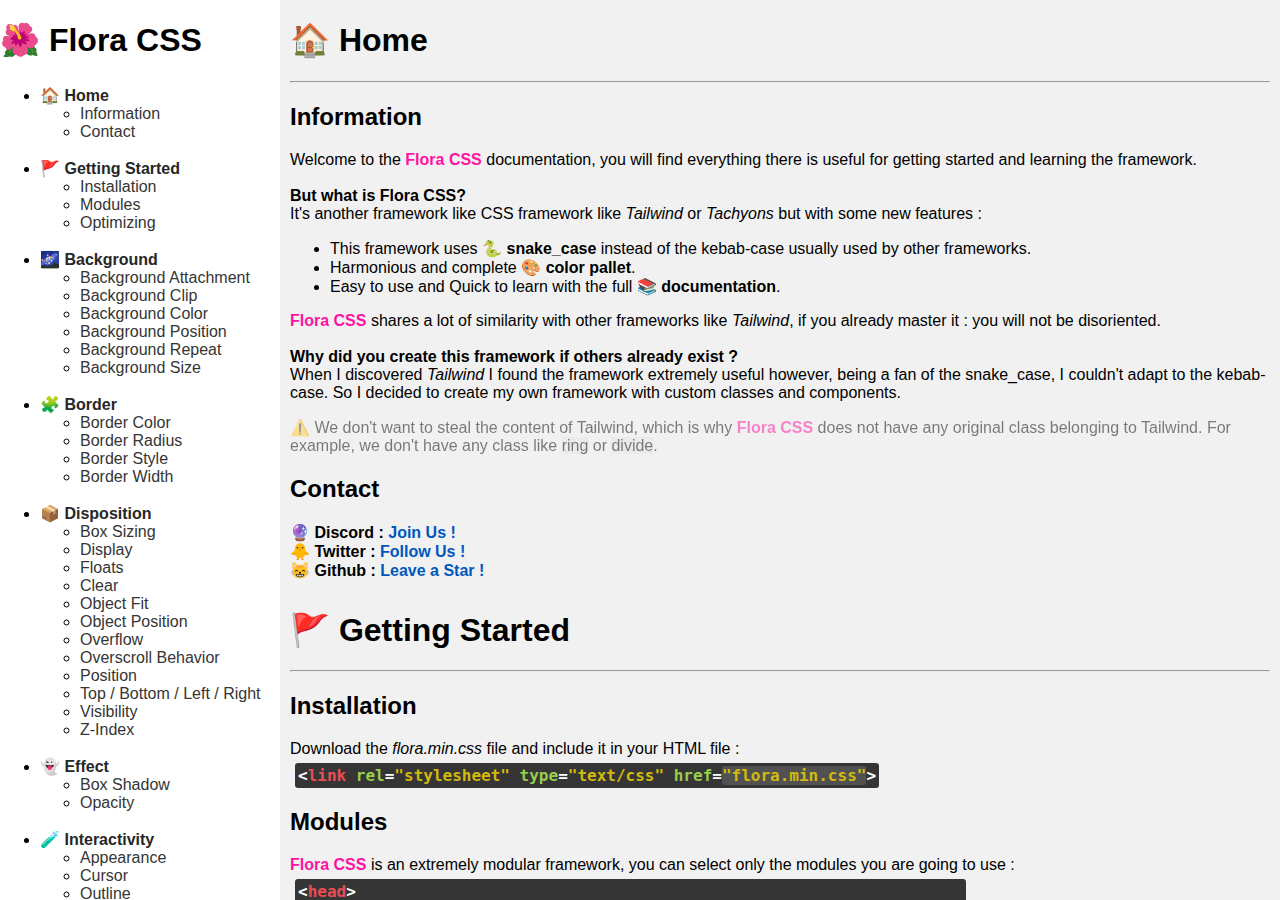
==== docs.html @ c629ccf5 "New :books: Documentation" ====
<!DOCTYPE html>
<html>
<head>
	<title>Flora CSS - Documentation</title>
	<meta charset="utf-8">
		<!-- Framwork -->
	<link rel="stylesheet" type="text/css" href="flora.css">
		<!-- Components -->
		<link rel="stylesheet" type="text/css" href="modules/background.css">
		<link rel="stylesheet" type="text/css" href="modules/border.css">
		<link rel="stylesheet" type="text/css" href="modules/color.css">
		<link rel="stylesheet" type="text/css" href="modules/cursor.css">
		<link rel="stylesheet" type="text/css" href="modules/font.css">
		<link rel="stylesheet" type="text/css" href="modules/opacity.css">
		<link rel="stylesheet" type="text/css" href="modules/spacing.css">

</head>
<body>
	<aside id="title">
		<h1 class="font_extra_bold"><a href="index.html" class="no_underline color_black">🌺 Flora CSS</a></h1>
	</aside>
	<aside id="aside" class="bg_white">
		<ul>
			<li><a href="#Home" class="no_underline color_gray_130 font_bold">🏠 Home</a></li>
				<ul>
					<li><a href="#Information" class="no_underline color_gray_120 font_normal">Information</a></li>
					<li><a href="#Contact" class="no_underline color_gray_120 font_normal">Contact</a></li>
				</ul>
	<br>	<li><a href="#GettingStarted" class="no_underline color_gray_130 font_bold">🚩 Getting Started</a></li>
				<ul>
					<li><a href="#Installation" class="no_underline color_gray_120 font_normal">Installation</a></li>
					<li><a href="#Modules" class="no_underline color_gray_120 font_normal">Modules</a></li>
					<li><a href="#Optimizing" class="no_underline color_gray_120 font_normal">Optimizing</a></li>
				</ul>
	<br>	<li><a href="#Background" class="no_underline color_gray_130 font_bold">🌌 Background</a></li>
				<ul>
					<li><a href="#BackgroundAttachment" class="no_underline color_gray_120 font_normal">Background Attachment</a></li>
					<li><a href="#BackgroundClip" class="no_underline color_gray_120 font_normal">Background Clip</a></li>
					<li><a href="#BackgroundColor" class="no_underline color_gray_120 font_normal">Background Color</a></li>
					<li><a href="#BackgroundPosition" class="no_underline color_gray_120 font_normal">Background Position</a></li>
					<li><a href="#BackgroundRepeat" class="no_underline color_gray_120 font_normal">Background Repeat</a></li>
					<li><a href="#BackgroundSize" class="no_underline color_gray_120 font_normal">Background Size</a></li>
				</ul>
	<br>	<li><a href="#Border" class="no_underline color_gray_130 font_bold">🧩 Border</a></li>
				<ul>
					<li><a href="#BorderColor" class="no_underline color_gray_120 font_normal">Border Color</a></li>
					<li><a href="#BorderRadius" class="no_underline color_gray_120 font_normal">Border Radius</a></li>
					<li><a href="#BorderStyle" class="no_underline color_gray_120 font_normal">Border Style</a></li>
					<li><a href="#BorderWidth" class="no_underline color_gray_120 font_normal">Border Width</a></li>
				</ul>
	<br>	<li><span class="no_underline color_gray_130 font_bold">📦 Disposition</span></li>
				<ul>
					<li><a href="#" class="no_underline color_gray_120 font_normal">Box Sizing</a></li>
					<li><a href="#" class="no_underline color_gray_120 font_normal">Display</a></li>
					<li><a href="#" class="no_underline color_gray_120 font_normal">Floats</a></li>
					<li><a href="#" class="no_underline color_gray_120 font_normal">Clear</a></li>
					<li><a href="#" class="no_underline color_gray_120 font_normal">Object Fit</a></li>
					<li><a href="#" class="no_underline color_gray_120 font_normal">Object Position</a></li>
					<li><a href="#" class="no_underline color_gray_120 font_normal">Overflow</a></li>
					<li><a href="#" class="no_underline color_gray_120 font_normal">Overscroll Behavior</a></li>
					<li><a href="#" class="no_underline color_gray_120 font_normal">Position</a></li>
					<li><a href="#" class="no_underline color_gray_120 font_normal">Top / Bottom / Left / Right</a></li>
					<li><a href="#" class="no_underline color_gray_120 font_normal">Visibility</a></li>					
					<li><a href="#" class="no_underline color_gray_120 font_normal">Z-Index</a></li>
				</ul>
	<br>	<li><span class="no_underline color_gray_130 font_bold">👻 Effect</span></li>
				<ul>
					<li><a href="#" class="no_underline color_gray_120 font_normal">Box Shadow</a></li>
					<li><a href="#" class="no_underline color_gray_120 font_normal">Opacity</a></li>
				</ul>
	<br>	<li><span class="no_underline color_gray_130 font_bold">🧪 Interactivity</span></li>
				<ul>
					<li><a href="#" class="no_underline color_gray_120 font_normal">Appearance</a></li>
					<li><a href="#" class="no_underline color_gray_120 font_normal">Cursor</a></li>
					<li><a href="#" class="no_underline color_gray_120 font_normal">Outline</a></li>
					<li><a href="#" class="no_underline color_gray_120 font_normal">Pointer Event</a></li>
					<li><a href="#" class="no_underline color_gray_120 font_normal">Resize</a></li>
					<li><a href="#" class="no_underline color_gray_120 font_normal">User Select</a></li>
				</ul>
	<br>	<li><a href="#ColorPallet" class="no_underline color_gray_130 font_bold">🎨 Color Pallet</a></li>
				<ul>
					<li><a href="#Color" class="no_underline color_gray_120 font_normal">Color</a></li>
				</ul>			
	<br>	<li><span class="no_underline color_gray_130 font_bold">🚀 Spacing</span></li>
				<ul>
					<li><a href="#" class="no_underline color_gray_120 font_normal">Padding</a></li>
					<li><a href="#" class="no_underline color_gray_120 font_normal">Margin</a></li>
				</ul>				
	<br>	<li><span class="no_underline color_gray_130 font_bold">📏 Sizing</span></li>
				<ul>
					<li><a href="#" class="no_underline color_gray_120 font_normal">Height</a></li>
					<li><a href="#" class="no_underline color_gray_120 font_normal">Width</a></li>
				</ul>
	<br>	<li><span class="no_underline color_gray_130 font_bold">📝 Text & Font</span></li>
				<ul>
					<li><a href="#" class="no_underline color_gray_120 font_normal">Color</a></li>
					<li><a href="#" class="no_underline color_gray_120 font_normal">Font Family</a></li>
					<li><a href="#" class="no_underline color_gray_120 font_normal">Font Size</a></li>
					<li><a href="#" class="no_underline color_gray_120 font_normal">Font Style</a></li>
					<li><a href="#" class="no_underline color_gray_120 font_normal">Font Weight</a></li>
					<li><a href="#" class="no_underline color_gray_120 font_normal">Font Variant Numeric</a></li>
					<li><a href="#" class="no_underline color_gray_120 font_normal">Text Align</a></li>
					<li><a href="#" class="no_underline color_gray_120 font_normal">Text Decoration</a></li>
					<li><a href="#" class="no_underline color_gray_120 font_normal">Text Transform</a></li>
				</ul>
	<br>	<li><span class="no_underline color_gray_130 font_bold">👽 Transform</span></li>
				<ul>
					<li><a href="#" class="no_underline color_gray_120 font_normal">Transform Origin</a></li>
					<li><a href="#" class="no_underline color_gray_120 font_normal">Rotate</a></li>
				</ul>
		</ul>
			<hr>
		<span class="color_gray_50 p_10">by <a href="#" target="_BLANK" class="color_gray_90 no_underline">guiguitator</a></span>
	</aside>
	<div id="core" class="p_l_10 p_r_10 p_b_10">
		<h1 id="Home">🏠 Home</h1>
		<hr>
			<h2 id="Information">Information</h2>
			Welcome to the <b class="color_pink_60">Flora CSS</b> documentation, you will find everything there is useful for getting started and learning the framework.
				<br>
				<br>
			<b>But what is Flora CSS?</b>
				<br>
			It's another framework like CSS framework like <i>Tailwind</i> or <i>Tachyons</i> but with some new features :
				<ul>
					<li>This framework uses 🐍 <b>snake_case</b> instead of the kebab-case usually used by other frameworks.</li>
					<li>Harmonious and complete 🎨 <b>color pallet</b>.</li>
					<li>Easy to use and Quick to learn with the full 📚 <b>documentation</b>.</li>
				</ul>
			<b class="color_pink_60">Flora CSS</b> shares a lot of similarity with other frameworks like <i>Tailwind</i>, if you already master it : you will not be disoriented.
				<br>
				<br>
			<b>Why did you create this framework if others already exist ?</b>
				<br>
			When I discovered <i>Tailwind</i> I found the framework extremely useful however, being a fan of the snake_case, I couldn't adapt to the kebab-case. So I decided to create my own framework with custom classes and components.
				<br>
			<p class="opacity_50">⚠️ We don't want to steal the content of Tailwind, which is why <b class="color_pink_60">Flora CSS</b> does not have any original class belonging to Tailwind. For example, we don't have any class like <span class="bg_gray_10 radius_2">ring</span> or <span class="bg_gray_10 radius_2">divide</span>.</p>

			<h2 id="Contact">Contact</h2>
			🔮 <b>Discord :</b> <a href="#" class="color_blue_60 font_semibold no_underline">Join Us !</a>
				<br>
			🐥 <b>Twitter :</b> <a href="#" class="color_blue_60 font_semibold no_underline">Follow Us !</a>
				<br>
			😸 <b>Github :</b> <a href="#" class="color_blue_60 font_semibold no_underline">Leave a Star !</a>



		<h1 id="GettingStarted" class="p_t_10">🚩 Getting Started</h1>
		<hr>
			<h2 id="Installation">Installation</h2>
		Download the <i>flora.min.css</i> file and include it in your HTML file :
			<br>
		<code class="bg_gray_120 radius_3px color_white font_semibold p_3 m_5 block w_max_content">
			<<span class="color_red_40">link</span> <span class="color_green_40">rel</span>=<span class="color_yellow_70">"stylesheet"</span> <span class="color_green_40">type</span>=<span class="color_yellow_70">"text/css"</span> <span class="color_green_40">href</span>=<span class="color_yellow_70 bg_gray_100 radius_2px">"flora.min.css"</span>>
		</code>

		<h2 id="Modules">Modules</h2>
		<b class="color_pink_60">Flora CSS</b> is an extremely modular framework, you can select only the modules you are going to use :
			<br>
		<code class="bg_gray_120 radius_3px color_white font_semibold p_3 m_5 block w_max_content">
			<<span class="color_red_40">head</span>>
					<br>
				<span class="p_l_20"><<span class="color_red_40">link</span> <span class="color_green_40">rel</span>=<span class="color_yellow_70">"stylesheet"</span> <span class="color_green_40">type</span>=<span class="color_yellow_70">"text/css"</span> <span class="color_green_40">href</span>=<span class="color_yellow_70 bg_gray_100 radius_2px">"flora.color.css"</span>></span>
					<br>
				<span class="p_l_20"><<span class="color_red_40">link</span> <span class="color_green_40">rel</span>=<span class="color_yellow_70">"stylesheet"</span> <span class="color_green_40">type</span>=<span class="color_yellow_70">"text/css"</span> <span class="color_green_40">href</span>=<span class="color_yellow_70 bg_gray_100 radius_2px">"flora.opacity.css"</span>></span>
					<br>
				<span class="p_l_20"><<span class="color_red_40">link</span> <span class="color_green_40">rel</span>=<span class="color_yellow_70">"stylesheet"</span> <span class="color_green_40">type</span>=<span class="color_yellow_70">"text/css"</span> <span class="color_green_40">href</span>=<span class="color_yellow_70 bg_gray_100 radius_2px">"flora.background.css"</span>></span>
					<br>
			<&#x2F;<span class="color_red_40">head</span>>
		</code>
		<p class="font_semibold">It is strongly recommended to include the <b>flora.color.css</b> module in your projects.</p>

		<h2 id="Optimizing">Optimizing</h2>
		The first way to optimize your work is to select only the <span class="font_semibold">modules</span> that you need.
			<br>
		We also recommend that you use <a href="https://purgecss.com/" target="_BLANK" class="color_blue_40 font_semibold no_underline">PurgeCSS</a> to remove classes that you are not using.



		<h1 id="Background" class="p_t_10">🌌 Background</h1>
		<hr>
		<h2 id="BackgroundAttachment">Background Attachment</h2>
		<p class="color_gray_100 font_semibold">This property defines where the position of the background image is fixed.</p>
			<table>
				<thead class="color_gray_110">
					<tr>
						<th>Class name</th>
						<th>Properties</th>
					</tr>
				</thead>
				<tbody class="color_purple_70 font_semibold">
					<tr>
						<td>bg_fixed</td>
						<td class="color_gray_50 font_mono">background-attachment: fixed;</td>
					</tr>
					<tr>
						<td>bg_local</td>
						<td class="color_gray_50 font_mono">background-attachment: local;</td>
					</tr>
					<tr>
						<td>bg_scroll</td>
						<td class="color_gray_50 font_mono">background-attachment: scroll;</td>
					</tr>
				</tbody>
			</table>
		<h3>Fixed</h3>
		<p class="color_gray_100 font_semibold">Use <span class="color_purple_70">bg_fixed</span> to fix the background image relative to the viewport.</p>
		<code class="bg_gray_120 radius_3px color_white font_semibold p_3 m_5 block w_max_content">
			<<span class="color_red_40">div</span> <span class="color_green_40">class</span>=<span class="color_yellow_70">"<span class="bg_gray_100 radius_2px">bg_fixed</span>"</span> <span class="color_green_40">style</span>=<span class="color_yellow_70">"</span><span class="color_cyan_60">background-image</span>: <span class="color_cyan_60">url</span>(<span class="color_yellow_70">...</span>);<span class="color_yellow_70">"</span>><&#x2F;<span class="color_red_40">div</span>>
		</code>
		<h3>Local</h3>
		<p class="color_gray_100 font_semibold">Use <span class="color_purple_70">bg_local</span> so that the background moves with the content of the associated element. So if the element is scrolling, the background will scroll with.</p>
		<code class="bg_gray_120 radius_3px color_white font_semibold p_3 m_5 block w_max_content">
			<<span class="color_red_40">div</span> <span class="color_green_40">class</span>=<span class="color_yellow_70">"<span class="bg_gray_100 radius_2px">bg_local</span>"</span> <span class="color_green_40">style</span>=<span class="color_yellow_70">"</span><span class="color_cyan_60">background-image</span>: <span class="color_cyan_60">url</span>(<span class="color_yellow_70">...</span>);<span class="color_yellow_70">"</span>><&#x2F;<span class="color_red_40">div</span>>
		</code>
		<h3>Scroll</h3>
		<p class="color_gray_100 font_semibold">Use <span class="color_purple_70">bg_scroll</span> so that the background does not scroll with the content of the element.</p>
		<code class="bg_gray_120 radius_3px color_white font_semibold p_3 m_5 block w_max_content">
			<<span class="color_red_40">div</span> <span class="color_green_40">class</span>=<span class="color_yellow_70">"<span class="bg_gray_100 radius_2px">bg_scroll</span>"</span> <span class="color_green_40">style</span>=<span class="color_yellow_70">"</span><span class="color_cyan_60">background-image</span>: <span class="color_cyan_60">url</span>(<span class="color_yellow_70">...</span>);<span class="color_yellow_70">"</span>><&#x2F;<span class="color_red_40">div</span>>
		</code>

		<h2 id="BackgroundClip">Background Clip</h2>
		<p class="color_gray_100 font_semibold">This property defines how the background of an element extends below the border box, fill box, or content box.</p>
			<table>
				<thead class="color_gray_110">
					<tr>
						<th>Class name</th>
						<th>Properties</th>
					</tr>
				</thead>
				<tbody class="color_purple_70 font_semibold">
					<tr>
						<td>bg_clip_border</td>
						<td class="color_gray_50 font_mono">background-clip: border-box;</td>
					</tr>
					<tr>
						<td>bg_clip_content</td>
						<td class="color_gray_50 font_mono">background-clip: content-box;</td>
					</tr>
					<tr>
						<td>bg_clip_padding</td>
						<td class="color_gray_50 font_mono">background-clip: padding-box;</td>
					</tr>
					<tr>
						<td>bg_clip_text</td>
						<td class="color_gray_50 font_mono">background-clip: text;</td>
					</tr>
				</tbody>
			</table>
		<h3>Border Box</h3>
		<p class="color_gray_100 font_semibold">Use <span class="color_purple_70">bg_clip_border</span> to have the background extend to the outer edge of the border.</p>
		<code class="bg_gray_120 radius_3px color_white font_semibold p_3 m_5 block w_max_content">
			<<span class="color_red_40">div</span> <span class="color_green_40">class</span>=<span class="color_yellow_70">"<span class="bg_gray_100 radius_2">bg_clip_border</span> border_dashed border_purple_70 border_10 bg_blue_30"</span>>👋 Hi !<&#x2F;<span class="color_red_40">div</span>>
		</code>
			<div class="bg_clip_border color_white p_20 font_semibold border_dashed border_purple_70 border_10 bg_blue_30 inline_block">.bg_clip_border</div>
		<h3>Content Box</h3>
		<p class="color_gray_100 font_semibold">The background is limited to the content box.</p>
		<code class="bg_gray_120 radius_3px color_white font_semibold p_3 m_5 block w_max_content">
			<<span class="color_red_40">div</span> <span class="color_green_40">class</span>=<span class="color_yellow_70">"<span class="bg_gray_100 radius_2">bg_clip_content</span> border_dashed border_purple_70 border_10 bg_blue_30"</span>>👋 Hi !<&#x2F;<span class="color_red_40">div</span>>
		</code>
			<div class="bg_clip_content color_white p_20 font_semibold border_dashed border_purple_70 border_10 bg_blue_30 inline_block">.bg_clip_content</div>
		<h3>Padding Box</h3>
		<p class="color_gray_100 font_semibold">No background is drawn in the border box. The background extends to the edge of the fill box.</p>
		<code class="bg_gray_120 radius_3px color_white font_semibold p_3 m_5 block w_max_content">
			<<span class="color_red_40">div</span> <span class="color_green_40">class</span>=<span class="color_yellow_70">"<span class="bg_gray_100 radius_2">bg_clip_padding</span> border_dashed border_purple_70 border_10 bg_blue_30"</span>>👋 Hi !<&#x2F;<span class="color_red_40">div</span>>
		</code>
			<div class="bg_clip_padding color_white p_20 font_semibold border_dashed border_purple_70 border_10 bg_blue_30 inline_block">.bg_clip_padding</div>
		<h3>Text</h3>
		<p class="color_gray_100 font_semibold">The background is limited to the foreground text.</p>
		<code class="bg_gray_120 radius_3px color_white font_semibold p_3 m_5 block w_max_content">
			<<span class="color_red_40">div</span> <span class="color_green_40">class</span>=<span class="color_yellow_70">"text_7xl font_bold"</span>>
					<br>
				<span class="p_l_20"><<span class="color_red_40">span</span> <span class="color_green_40">class</span>=<span class="color_yellow_70">"<span class="bg_gray_100 radius_2">bg_clip_text</span> gradient_t_r from_turquoise_50 to_green_20"</span>>Hello World !<&#x2F;<span class="color_red_40">span</span>></span>
					<br>
			<&#x2F;<span class="color_red_40">div</span>>
		</code>
			<div class="text_7xl font_bold">
				<span id="test_gradient_text" class="bg_clip_text gradient_t_r from_turquoise_50 to_green_20">Hello World !</span>
			</div>

		<h2 id="BackgroundColor">Background Color</h2>
		<p class="color_gray_100 font_semibold">This property allows you to define the color used for the background of an element.</p>
		<p class="color_black p_10 border_blue_30 border_solid border_1 radius_5 font_semibold bg_blue_10 inline_block">To know the list of all the colors, go to the category : <a href="#ColorPallet" class="font_bold no_underline color_black">🎨 Color Pallet</a></p>
			<table>
				<thead class="color_gray_110">
					<tr>
						<th>Class name</th>
						<th>Properties</th>
					</tr>
				</thead>
				<tbody class="color_purple_70 font_semibold">
					<tr>
						<td>bg_{color}</td>
						<td class="color_gray_50 font_mono">background-color: {color};</td>
					</tr>
				</tbody>
			</table>		
		<p class="color_gray_100 font_semibold">Control the background color of an element using <span class="color_purple_70">bg_{color}</span></p>
			<code class="bg_gray_120 radius_3px color_white font_semibold p_3 m_5 block w_max_content">
				<<span class="color_red_40">div</span> <span class="color_green_40">class</span>=<span class="color_yellow_70">"<span class="bg_gray_100 radius_2">bg_red_30</span>"</span>>...<&#x2F;<span class="color_red_40">div</span>>
			</code>
		<p class="font_bold">Some Example :</p>
			<div class="bg_red_30 inline_block p_45 font_semibold">.bg_red_30</div>
			<div class="bg_blue_30 inline_block p_45 font_semibold">.bg_blue_30</div>
			<div class="bg_green_30 inline_block p_45 font_semibold">.bg_green_30</div>

		<h2 id="BackgroundPosition">Background Position</h2>
		<p class="color_gray_100 font_semibold">This property is used to define the position of the background.</p>
			<table>
				<thead class="color_gray_110">
					<tr>
						<th>Class name</th>
						<th>Properties</th>
					</tr>
				</thead>
				<tbody class="color_purple_70 font_semibold">
					<tr>
						<td>bg_bottom</td>
						<td class="color_gray_50 font_mono">background-position: bottom;</td>
					</tr>
					<tr>
						<td>bg_center</td>
						<td class="color_gray_50 font_mono">background-position: center;</td>
					</tr>
					<tr>
						<td>bg_left</td>
						<td class="color_gray_50 font_mono">background-position: left;</td>
					</tr>
					<tr>
						<td>bg_left_bottom</td>
						<td class="color_gray_50 font_mono">background-position: left bottom;</td>
					</tr>
					<tr>
						<td>bg_right</td>
						<td class="color_gray_50 font_mono">background-position: right;</td>
					</tr>
					<tr>
						<td>bg_right_bottom</td>
						<td class="color_gray_50 font_mono">background-position: right bottom;</td>
					</tr>
					<tr>
						<td>bg_right_top</td>
						<td class="color_gray_50 font_mono">background-position: right top;</td>
					</tr>
					<tr>
						<td>bg_top</td>
						<td class="color_gray_50 font_mono">background-position: top;</td>
					</tr>
				</tbody>
			</table>

		<h2 id="BackgroundRepeat">Background Repeat</h2>
		<p class="color_gray_100 font_semibold">This property defines how images used in the background are repeated.</p>
			<table>
				<thead class="color_gray_110">
					<tr>
						<th>Class name</th>
						<th>Properties</th>
					</tr>
				</thead>
				<tbody class="color_purple_70 font_semibold">
					<tr>
						<td>bg_repeat</td>
						<td class="color_gray_50 font_mono">background-repeat: repeat;</td>
					</tr>
					<tr>
						<td>bg_no_repeat</td>
						<td class="color_gray_50 font_mono">background-repeat: no-repeat;</td>
					</tr>
					<tr>
						<td>bg_repeat_x</td>
						<td class="color_gray_50 font_mono">background-repeat: repeat-x;</td>
					</tr>
					<tr>
						<td>bg_repeat_y</td>
						<td class="color_gray_50 font_mono">background-repeat: repeat-y;</td>
					</tr>
					<tr>
						<td>bg_repeat_round</td>
						<td class="color_gray_50 font_mono">background-repeat: round;</td>
					</tr>
					<tr>
						<td>bg_repeat_space</td>
						<td class="color_gray_50 font_mono">background-repeat: space;</td>
					</tr>
				</tbody>
			</table>
			<h3>Repeat</h3>
			<p class="color_gray_100 font_semibold">The image is repeated as many times as necessary to cover the area dedicated to the background. The last image will be cropped if necessary.</p>
				<code class="font_mono bg_gray_120 radius_3px color_white font_semibold p_3 m_5 block w_max_content">
					<<span class="color_red_40">div</span> <span class="color_green_40">class</span>=<span class="color_yellow_70">"<span class="bg_gray_100 radius_2">bg_repeat</span>"</span> <span class="color_green_40">style</span>=<span class="color_yellow_70">"</span><span class="color_cyan_60">background-image</span>: <span class="color_cyan_60">url</span>(<span class="color_yellow_70">...</span>)<span class="color_yellow_70">"</span>><&#x2F;<span class="color_red_40">div</span>>
				</code>
				<div style="background-image: url(https://interactive-examples.mdn.mozilla.net/media/examples/moon.jpg)" class="bg_repeat w_50% h_50% inline_block radius_3 bg_blue_20"></div>
			<h3>No Repeat</h3>
			<p class="color_gray_100 font_semibold">There is no repeat of the image.</p>
				<code class="font_mono bg_gray_120 radius_3px color_white font_semibold p_3 m_5 block w_max_content">
					<<span class="color_red_40">div</span> <span class="color_green_40">class</span>=<span class="color_yellow_70">"<span class="bg_gray_100 radius_2">bg_no_repeat</span>"</span> <span class="color_green_40">style</span>=<span class="color_yellow_70">"</span><span class="color_cyan_60">background-image</span>: <span class="color_cyan_60">url</span>(<span class="color_yellow_70">...</span>)<span class="color_yellow_70">"</span>><&#x2F;<span class="color_red_40">div</span>>
				</code>
				<div style="background-image: url(https://interactive-examples.mdn.mozilla.net/media/examples/moon.jpg)" class="bg_no_repeat bg_blue_20 w_50% h_50% inline_block radius_3"></div>
			<h3>Repeat X</h3>
			<p class="color_gray_100 font_semibold">The image is repeated only on the X axis.</p>
				<code class="font_mono bg_gray_120 radius_3px color_white font_semibold p_3 m_5 block w_max_content">
					<<span class="color_red_40">div</span> <span class="color_green_40">class</span>=<span class="color_yellow_70">"<span class="bg_gray_100 radius_2">bg_repeat_x</span>"</span> <span class="color_green_40">style</span>=<span class="color_yellow_70">"</span><span class="color_cyan_60">background-image</span>: <span class="color_cyan_60">url</span>(<span class="color_yellow_70">...</span>)<span class="color_yellow_70">"</span>><&#x2F;<span class="color_red_40">div</span>>
				</code>
				<div style="background-image: url(https://interactive-examples.mdn.mozilla.net/media/examples/moon.jpg)" class="bg_repeat_x bg_blue_20 w_50% h_50% inline_block radius_3"></div>
			<h3>Repeat Y</h3>
			<p class="color_gray_100 font_semibold">The image is repeated only on the Y axis.</p>
				<code class="font_mono bg_gray_120 radius_3px color_white font_semibold p_3 m_5 block w_max_content">
					<<span class="color_red_40">div</span> <span class="color_green_40">class</span>=<span class="color_yellow_70">"<span class="bg_gray_100 radius_2">bg_repeat_y</span>"</span> <span class="color_green_40">style</span>=<span class="color_yellow_70">"</span><span class="color_cyan_60">background-image</span>: <span class="color_cyan_60">url</span>(<span class="color_yellow_70">...</span>)<span class="color_yellow_70">"</span>><&#x2F;<span class="color_red_40">div</span>>
				</code>
				<div style="background-image: url(https://interactive-examples.mdn.mozilla.net/media/examples/moon.jpg)" class="bg_repeat_y bg_blue_20 w_50% h_50% inline_block radius_3"></div>
			<h3>Round</h3>
			<p class="color_gray_100 font_semibold">The image is repeated as much as possible and is stretched as necessary so that there is no cropping or space remaining. As soon as there is room to add an image, the others are compressed to make room for it.</p>
				<code class="font_mono bg_gray_120 radius_3px color_white font_semibold p_3 m_5 block w_max_content">
					<<span class="color_red_40">div</span> <span class="color_green_40">class</span>=<span class="color_yellow_70">"<span class="bg_gray_100 radius_2">bg_repeat_round</span>"</span> <span class="color_green_40">style</span>=<span class="color_yellow_70">"</span><span class="color_cyan_60">background-image</span>: <span class="color_cyan_60">url</span>(<span class="color_yellow_70">...</span>)<span class="color_yellow_70">"</span>><&#x2F;<span class="color_red_40">div</span>>
				</code>
				<div style="background-image: url(https://interactive-examples.mdn.mozilla.net/media/examples/moon.jpg)" class="bg_repeat_round bg_blue_20 w_50% h_50% inline_block radius_3"></div>
			<h3>Space</h3>
			<p class="color_gray_100 font_semibold">The image is repeated as much as possible without cropping. The first and last image are next to the edges of the clip, and spaces are evenly distributed between the images.</p>
				<code class="font_mono bg_gray_120 radius_3px color_white font_semibold p_3 m_5 block w_max_content">
					<<span class="color_red_40">div</span> <span class="color_green_40">class</span>=<span class="color_yellow_70">"<span class="bg_gray_100 radius_2">bg_repeat_space</span>"</span> <span class="color_green_40">style</span>=<span class="color_yellow_70">"</span><span class="color_cyan_60">background-image</span>: <span class="color_cyan_60">url</span>(<span class="color_yellow_70">...</span>)<span class="color_yellow_70">"</span>><&#x2F;<span class="color_red_40">div</span>>
				</code>
				<div style="background-image: url(https://interactive-examples.mdn.mozilla.net/media/examples/moon.jpg)" class="bg_repeat_space bg_blue_20 w_50% h_50% inline_block radius_3"></div>

			<h2 id="BackgroundSize">Background Size</h2>
			<p class="color_gray_100 font_semibold">This property defines the size of the background images.</p>
				<table>
				<thead class="color_gray_110">
					<tr>
						<th>Class name</th>
						<th>Properties</th>
					</tr>
				</thead>
				<tbody class="color_purple_70 font_semibold">
					<tr>
						<td>bg_auto</td>
						<td class="color_gray_50 font_mono">background-size: auto;</td>
					</tr>
					<tr>
						<td>bg_contain</td>
						<td class="color_gray_50 font_mono">background-size: contain;</td>
					</tr>
					<tr>
						<td>bg_cover</td>
						<td class="color_gray_50 font_mono">background-size: cover;</td>
					</tr>
				</tbody>
			</table>
			<h3>Auto</h3>
			<p class="color_gray_100 font_semibold">Resize the background image so that its proportions are maintained.</p>
				<code class="font_mono bg_gray_120 radius_3px color_white font_semibold p_3 m_5 block w_max_content">
					<<span class="color_red_40">div</span> <span class="color_green_40">class</span>=<span class="color_yellow_70">"<span class="bg_gray_100 radius_2">bg_auto</span>"</span> <span class="color_green_40">style</span>=<span class="color_yellow_70">"</span><span class="color_cyan_60">background-image</span>: <span class="color_cyan_60">url</span>(<span class="color_yellow_70">...</span>)<span class="color_yellow_70">"</span>><&#x2F;<span class="color_red_40">div</span>>
				</code>
				<div style="background-image: url(https://avatarfiles.alphacoders.com/893/thumb-89303.gif)" class="bg_auto bg_blue_20 w_50% h_50% inline_block radius_3"></div>
			<h3>Contain</h3>
			<p class="color_gray_100 font_semibold">Resize the image so that it is as large as possible and the image maintains its proportions.</p>
				<code class="font_mono bg_gray_120 radius_3px color_white font_semibold p_3 m_5 block w_max_content">
					<<span class="color_red_40">div</span> <span class="color_green_40">class</span>=<span class="color_yellow_70">"<span class="bg_gray_100 radius_2">bg_contain</span>"</span> <span class="color_green_40">style</span>=<span class="color_yellow_70">"</span><span class="color_cyan_60">background-image</span>: <span class="color_cyan_60">url</span>(<span class="color_yellow_70">...</span>)<span class="color_yellow_70">"</span>><&#x2F;<span class="color_red_40">div</span>>
				</code>
				<div style="background-image: url(https://avatarfiles.alphacoders.com/893/thumb-89303.gif)" class="bg_contain bg_blue_20 w_50% h_50% inline_block radius_3"></div>
			<h3>Cover</h3>
			<p class="color_gray_100 font_semibold">The image is resized to be as large as possible and to maintain its proportions.</p>
				<code class="font_mono bg_gray_120 radius_3px color_white font_semibold p_3 m_5 block w_max_content">
					<<span class="color_red_40">div</span> <span class="color_green_40">class</span>=<span class="color_yellow_70">"<span class="bg_gray_100 radius_2">bg_cover</span>"</span> <span class="color_green_40">style</span>=<span class="color_yellow_70">"</span><span class="color_cyan_60">background-image</span>: <span class="color_cyan_60">url</span>(<span class="color_yellow_70">...</span>)<span class="color_yellow_70">"</span>><&#x2F;<span class="color_red_40">div</span>>
				</code>
				<div style="background-image: url(https://avatarfiles.alphacoders.com/893/thumb-89303.gif)" class="bg_cover bg_blue_20 w_50% h_50% inline_block radius_3"></div>



			<h1 id="Border" class="p_t_10">🧩 Border</h1>
				<hr>
			<h2 id="BorderColor">Border Color</h2>
			<p class="color_gray_100 font_semibold">This property allows you to define the color used for the border of an element.</p>
			<p class="color_black p_10 border_blue_30 border_solid border_1 radius_5 font_semibold bg_blue_10 inline_block">To know the list of all the colors, go to the category : <a href="#ColorPallet" class="font_bold no_underline color_black">🎨 Color Pallet</a></p>
				<table>
					<thead class="color_gray_110">
						<tr>
							<th>Class name</th>
							<th>Properties</th>
						</tr>
					</thead>
					<tbody class="color_purple_70 font_semibold">
						<tr>
							<td>bg_{color}</td>
							<td class="color_gray_50 font_mono">border-color: {color};</td>
						</tr>
						<tr>
							<td>bg_{position}_{color}</td>
							<td class="color_gray_50 font_mono">border-{position}-color: {color};</td>
						</tr>
					</tbody>
				</table>	
			<h3>All Border</h3>	
			<p class="color_gray_100 font_semibold">Control the border color of an element using <span class="color_purple_70">border_{color}</span></p>
				<code class="bg_gray_120 radius_3px color_white font_semibold p_3 m_5 block w_max_content">
					<<span class="color_red_40">div</span> <span class="color_green_40">class</span>=<span class="color_yellow_70">"<span class="bg_gray_100 radius_2">border_red_30</span>"</span>>...<&#x2F;<span class="color_red_40">div</span>>
				</code>
			<p class="font_bold">Some Example :</p>
				<div class="border_red_30 border_solid border_5 radius_2 Border bg_transparent inline_block p_45 font_semibold">.border_red_30</div>
				<div class="border_blue_30 border_solid border_5 radius_2 bg_transparent inline_block p_45 font_semibold">.border_blue_30</div>
				<div class="border_green_30 border_solid border_5 radius_2 bg_transparent inline_block p_45 font_semibold">.border_green_30</div>
			<h3>Specific Border</h3>
			<p class="color_gray_100 font_semibold">You can also change the color of a particular border in this way : <span class="color_purple_70">border_{position}_{color}</span></p>
				<code class="bg_gray_120 radius_3px color_white font_semibold p_3 m_5 block w_max_content">
					<<span class="color_red_40">div</span> <span class="color_green_40">class</span>=<span class="color_yellow_70">"<span class="bg_gray_100 radius_2">border_top_red_30</span> <span class="bg_gray_100 radius_2">border_left_blue_30</span> <span class="bg_gray_100 radius_2">border_right_green_30</span> <span class="bg_gray_100 radius_2">border_bottom_purple_30</span>"</span>>...<&#x2F;<span class="color_red_40">div</span>>
				</code>
				<div class="border_top_red_30 border_left_blue_30 border_right_green_30 border_bottom_purple_30 border_solid border_10 radius_2 Border bg_transparent inline_block p_45 font_semibold">
					.border_top_red_30
						<br>
					.border_left_blue_30
						<br>
					.border_right_green_30
						<br>
					.border_bottom_purple_30
				</div>

			<h2 id="BorderRadius">Border Radius</h2>
			<p class="color_gray_100 font_semibold">This property allows you to define rounded corners for the border of an element.</p>
				<table>
					<thead class="color_gray_110">
						<tr>
							<th>Class name</th>
							<th>Properties</th>
						</tr>
					</thead>
					<tbody class="color_purple_70 font_semibold">
						<tr>
							<td>radius_2xs</td>
							<td class="color_gray_50 font_mono">border-radius: 0.1rem;</td>
						</tr>
						<tr>
							<td>radius_xs</td>
							<td class="color_gray_50 font_mono">>border-radius: 0.15rem;</td>
						</tr>
						<tr>
							<td>radius_s</td>
							<td class="color_gray_50 font_mono">>border-radius: 0.25rem;</td>
						</tr>
						<tr>
							<td>radius_m</td>
							<td class="color_gray_50 font_mono">>border-radius: 0.35rem;</td>
						</tr>
						<tr>
							<td>radius_l</td>
							<td class="color_gray_50 font_mono">>border-radius: 0.5rem;</td>
						</tr>
						<tr>
							<td>radius_xl</td>
							<td class="color_gray_50 font_mono">>border-radius: 0.75rem;</td>
						</tr>
						<tr>
							<td>radius_2xl</td>
							<td class="color_gray_50 font_mono">border-radius: 1rem;</td>
						</tr>
						<tr>
							<td>radius_3xl</td>
							<td class="color_gray_50 font_mono">border-radius: 1.25rem;</td>
						</tr>
						<tr>
							<td>radius_4xl</td>
							<td class="color_gray_50 font_mono">border-radius: 1.5rem;</td>
						</tr>
						<tr>
							<td>radius_1</td>
							<td class="color_gray_50 font_mono">border-radius: 1px;</td>
						</tr>
						<tr>
							<td>radius_2</td>
							<td class="color_gray_50 font_mono">border-radius: 2px;</td>
						</tr>
						<tr>
							<td>radius_3</td>
							<td class="color_gray_50 font_mono">border-radius: 3px;</td>
						</tr>
						<tr>
							<td>radius_4</td>
							<td class="color_gray_50 font_mono">border-radius: 4px;</td>
						</tr>
						<tr>
							<td>radius_5</td>
							<td class="color_gray_50 font_mono">border-radius: 5px;</td>
						</tr>
						<tr>
							<td>radius_6</td>
							<td class="color_gray_50 font_mono">border-radius: 6px;</td>
						</tr>
						<tr>
							<td>radius_7</td>
							<td class="color_gray_50 font_mono">border-radius: 7px;</td>
						</tr>
						<tr>
							<td>radius_8</td>
							<td class="color_gray_50 font_mono">border-radius: 8px;</td>
						</tr>
						<tr>
							<td>radius_9</td>
							<td class="color_gray_50 font_mono">border-radius: 9px;</td>
						</tr>
						<tr>
							<td>radius_10</td>
							<td class="color_gray_50 font_mono">border-radius: 10px;</td>
						</tr>
						<tr>
							<td>radius_full</td>
							<td class="color_gray_50 font_mono">border-radius: 9999px;</td>
						</tr>
						<tr>
							<td>radius_none</td>
							<td class="color_gray_50 font_mono">border-radius: none;</td>
						</tr>
					</tbody>
				</table>
				<h3>Usage</h3>
				<code class="bg_gray_120 radius_3px color_white font_semibold p_3 m_5 block w_max_content">
					<<span class="color_red_40">div</span> <span class="color_green_40">class</span>=<span class="color_yellow_70">"<span class="bg_gray_100 radius_2">radius_10</span>"</span>>...<&#x2F;<span class="color_red_40">div</span>>
				</code>
				<p class="color_gray_100 font_semibold">Some example of element using different sizes of radius.</p>
				<div class="border_red_30 border_solid border_10 radius_3 Border bg_red_10 inline_block p_20 font_semibold">.radius_3</div>
				<div class="border_blue_30 border_solid border_10 radius_m Border bg_blue_10 inline_block p_20 font_semibold">.radius_m</div>
				<div class="border_green_30 border_solid border_10 radius_10 Border bg_green_10 inline_block p_20 font_semibold">.radius_10</div>
				<div class="border_purple_30 border_solid border_10 radius_full Border bg_purple_10 inline_block p_20 font_semibold">.radius_full</div>

			<h2 id="BorderStyle">Border Style</h2>
			<p class="color_gray_100 font_semibold">This property allows you to define the style of the lines used for the borders.</p>
				<table>
					<thead class="color_gray_110">
						<tr>
							<th>Class name</th>
							<th>Properties</th>
						</tr>
					</thead>
					<tbody class="color_purple_70 font_semibold">
						<tr>
							<td>border_solid</td>
							<td class="color_gray_50 font_mono">border-style: solid;</td>
						</tr>
						<tr>
							<td>border_dashed</td>
							<td class="color_gray_50 font_mono">border-style: dashed;</td>
						</tr>
						<tr>
							<td>border_dotted</td>
							<td class="color_gray_50 font_mono">border-style: dotted;</td>
						</tr>
						<tr>
							<td>border_double</td>
							<td class="color_gray_50 font_mono">border-style: double;</td>
						</tr>
						<tr>
							<td>border_none</td>
							<td class="color_gray_50 font_mono">border-style: none;</td>
						</tr>
					</tbody>
				</table>
			<h3>Usage</h3>
				<code class="bg_gray_120 radius_3px color_white font_semibold p_3 m_5 block w_max_content">
					<<span class="color_red_40">div</span> <span class="color_green_40">class</span>=<span class="color_yellow_70">"<span class="bg_gray_100 radius_2">border_solid</span>"</span>>...<&#x2F;<span class="color_red_40">div</span>>
						<br>
					<<span class="color_red_40">div</span> <span class="color_green_40">class</span>=<span class="color_yellow_70">"<span class="bg_gray_100 radius_2">border_dashed</span>"</span>>...<&#x2F;<span class="color_red_40">div</span>>
						<br>
					<<span class="color_red_40">div</span> <span class="color_green_40">class</span>=<span class="color_yellow_70">"<span class="bg_gray_100 radius_2">border_dotted</span>"</span>>...<&#x2F;<span class="color_red_40">div</span>>
						<br>
					<<span class="color_red_40">div</span> <span class="color_green_40">class</span>=<span class="color_yellow_70">"<span class="bg_gray_100 radius_2">border_double</span>"</span>>...<&#x2F;<span class="color_red_40">div</span>>
				</code>
				<div>
					<div class="border_solid border_10 border_orange_40 bg_orange_10 font_semibold p_20 inline_block">.border_solid</div>
					<div class="border_dashed border_10 border_red_40 bg_red_10 font_semibold p_20 inline_block">.border_dashed</div>
					<div class="border_dotted border_10 border_pink_40 bg_pink_10 font_semibold p_20 inline_block">.border_dotted</div>
					<div class="border_double border_10 border_purple_40 bg_purple_10 font_semibold p_20 inline_block">.border_double</div>
				</div>

			<h2 id="BorderWidth">Border Width</h2>
			<p class="color_gray_100 font_semibold">This property defines the width of the border of an element.</p>


	</div>





	<style type="text/css">
		body {
			font-family: -apple-system, BlinkMacSystemFont, "Segoe UI", Helvetica, Arial, sans-serif, "Apple Color Emoji", "Segoe UI Emoji";
		}
		#core {
			position: absolute;
			top: 0;
			bottom: 0; right: 0;
			left: 280px;
			background-color: #f1f1f1;
			overflow: auto;
			scroll-behavior: smooth;
		}

		#aside {
			position: absolute;
			top: 70px;
			bottom: 0; width: 280px;
			left: 0;
			overflow: auto;
		}
		#title {
			position: absolute;
			width: 280px;
			left: 0;
			top: 0;
			height: 70px;
			z-index: 10;
		}
		.inline_block {display: inline-block;}
		.block {display: block}
		.w_max_content {width: max-content;}
		code {	
			font-family: Monaco, Consolas, Hack, monospace;
		}
		th {
			width: 50%;
		}
		tr:nth-child(even) {
			background: #e6e6e6;
		}
		.h_15 {height: 25px;}
		thead {
			background: #e1e1e1;
		}
		.gradient_t_r {background-image: linear-gradient(to top right, #7af0d2, #cee69e);}
		#test_gradient_text {-webkit-text-fill-color: transparent;}
		.w_50\% {width: 50%;} .w_50\% {height: 50%;}
	</style>
</body>
</html>
---- modules/background.css ----
/*background-attachment*/

.bg_fixed {background-attachment: fixed;}
.bg_local {background-attachment: local;}
.bg_scroll {background-attachment: scroll;}

/*background-clip*/

.bg_clip_border {background-clip: border-box;}
.bg_clip_content {background-clip: content-box;}
.bg_clip_padding {background-clip: padding-box;}
.bg_clip_text {background-clip: text; -webkit-background-clip: text;}

/*bg_position*/

.bg_center {background-position: center;}
.bg_top {background-position: top;} .bg_t {background-position: top;}
.bg_bottom {background-position: bottom;} .bg_b {background-position: bottom;}
.bg_left {background-position: left;} .bg_l {background-position: left;}
.bg_right {background-position: right;} .bg_r {background-position: right;}
.bg_left_top {background-position: left top;} .bg_lt {background-position: left top;}
.bg_left_bottom	{background-position: left bottom;} .bg_lb{background-position: left bottom;}
.bg_right_top {background-position: right top;} .bg_rt {background-position: right top;}
.bg_right_bottom {background-position: right bottom;} .bg_rb {background-position: right bottom;}

/*background-repeat*/

.bg_repeat {background-repeat: repeat;}
.bg_no_repeat {background-repeat: no-repeat;}
.bg_repeat_x {background-repeat: repeat-x;}
.bg_repeat_y {background-repeat: repeat-y;}
.bg_repeat_round {background-repeat: round;}
.bg_repeat_space {background-repeat: space;}

/*background-size*/

.bg_auto {background-size: auto;}
.bg_cover {background-size: cover;}
.bg_contain {background-size: contain;}
---- modules/border.css ----
/*border-radius*/

:root {
	--radius_xxs: 0.1rem;
	--radius_xs: 0.15rem;
	--radius_s: 0.25rem;
	--radius_m: 0.35rem;
	--radius_l: 0.5rem;
	--radius_xl: 0.75rem;
	--radius_xxl: 1rem;
	--radius_xxxl: 1.25rem;
	--radius_xxxxl: 1.5rem;
}

	/*(pixel)*/
.radius_1px {border-radius: 1px;}
.radius_2px {border-radius: 2px;}
.radius_3px {border-radius: 3px;}
.radius_4px {border-radius: 4px;}
.radius_5px {border-radius: 5px;}
.radius_6px {border-radius: 6px;}
.radius_7px {border-radius: 7px;}
.radius_8px {border-radius: 8px;}
.radius_9px {border-radius: 9px;}
.radius_10px {border-radius: 10px;}

.radius_1 {border-radius: 1px;}
.radius_2 {border-radius: 2px;}
.radius_3 {border-radius: 3px;}
.radius_4 {border-radius: 4px;}
.radius_5 {border-radius: 5px;}
.radius_6 {border-radius: 6px;}
.radius_7 {border-radius: 7px;}
.radius_8 {border-radius: 8px;}
.radius_9 {border-radius: 9px;}
.radius_10 {border-radius: 10px;}

	/*(rem)*/
.radius_xxs {border-radius: var(--radius_xxs);}
.radius_xs {border-radius: var(--radius_xs);}
.radius_s {border-radius: var(--radius_s);}
.radius_m {border-radius: var(--radius_m);}
.radius_l {border-radius: var(--radius_l);}
.radius_xl {border-radius: var(--radius_xl);}
.radius_xxl {border-radius: var(--radius_xxl);}
.radius_xxxl {border-radius: var(--radius_xxxl);}
.radius_xxxxl {border-radius: var(--radius_xxxxl);}

.radius_2xs {border-radius: var(--radius_xxs);}
.radius_2xl {border-radius: var(--radius_xxl);}
.radius_3xl {border-radius: var(--radius_xxxl);}
.radius_4xl {border-radius: var(--radius_xxxxl);}

	/*other*/
.radius_full {border-radius: 9999px;}
.radius_none {border-radius: 0px;}





/*border-style*/

.border_solid {border-style: solid;}
.border_dashed {border-style: dashed;}
.border_dotted {border-style: dotted;}
.border_double {border-style: double;}
.border_none {border-style: none;}





/*border-width*/

:root {
	--border_0px: 0px;
	--border_1px: 1px;
	--border_2px: 2px;
	--border_3px: 3px;
	--border_4px: 4px;
	--border_5px: 5px;
	--border_6px: 6px;
	--border_7px: 7px;
	--border_8px: 8px;
	--border_9px: 9px;
	--border_10px: 10px;
}

.border_0px {border-width: var(--border_0px);}
.border_1px {border-width: var(--border_1px);}
.border_2px {border-width: var(--border_2px);}
.border_3px {border-width: var(--border_3px);}
.border_4px {border-width: var(--border_4px);}
.border_5px {border-width: var(--border_5px);}
.border_6px {border-width: var(--border_6px);}
.border_7px {border-width: var(--border_7px);}
.border_8px {border-width: var(--border_8px);}
.border_9px {border-width: var(--border_9px);}
.border_10px {border-width: var(--border_10px);}

.border_0 {border-width: var(--border_0px);}
.border_1 {border-width: var(--border_1px);}
.border_2 {border-width: var(--border_2px);}
.border_3 {border-width: var(--border_3px);}
.border_4 {border-width: var(--border_4px);}
.border_5 {border-width: var(--border_5px);}
.border_6 {border-width: var(--border_6px);}
.border_7 {border-width: var(--border_7px);}
.border_8 {border-width: var(--border_8px);}
.border_9 {border-width: var(--border_9px);}
.border_10 {border-width: var(--border_10px);}

		/*border-top-width*/
.border_top_0px {border-top-width: var(--border_0px);}
.border_top_1px {border-top-width: var(--border_1px);}
.border_top_2px {border-top-width: var(--border_2px);}
.border_top_3px {border-top-width: var(--border_3px);}
.border_top_4px {border-top-width: var(--border_4px);}
.border_top_5px {border-top-width: var(--border_5px);}
.border_top_6px {border-top-width: var(--border_6px);}
.border_top_7px {border-top-width: var(--border_7px);}
.border_top_8px {border-top-width: var(--border_8px);}
.border_top_9px {border-top-width: var(--border_9px);}
.border_top_10px {border-top-width: var(--border_10px);}

.border_top_0 {border-top-width: var(--border_0px);}
.border_top_1 {border-top-width: var(--border_1px);}
.border_top_2 {border-top-width: var(--border_2px);}
.border_top_3 {border-top-width: var(--border_3px);}
.border_top_4 {border-top-width: var(--border_4px);}
.border_top_5 {border-top-width: var(--border_5px);}
.border_top_6 {border-top-width: var(--border_6px);}
.border_top_7 {border-top-width: var(--border_7px);}
.border_top_8 {border-top-width: var(--border_8px);}
.border_top_9 {border-top-width: var(--border_9px);}
.border_top_10 {border-top-width: var(--border_10px);}

.border_t_0px {border-top-width: var(--border_0px);}
.border_t_1px {border-top-width: var(--border_1px);}
.border_t_2px {border-top-width: var(--border_2px);}
.border_t_3px {border-top-width: var(--border_3px);}
.border_t_4px {border-top-width: var(--border_4px);}
.border_t_5px {border-top-width: var(--border_5px);}
.border_t_6px {border-top-width: var(--border_6px);}
.border_t_7px {border-top-width: var(--border_7px);}
.border_t_8px {border-top-width: var(--border_8px);}
.border_t_9px {border-top-width: var(--border_9px);}
.border_t_10px {border-top-width: var(--border_10px);}

.border_t_0 {border-top-width: var(--border_0px);}
.border_t_1 {border-top-width: var(--border_1px);}
.border_t_2 {border-top-width: var(--border_2px);}
.border_t_3 {border-top-width: var(--border_3px);}
.border_t_4 {border-top-width: var(--border_4px);}
.border_t_5 {border-top-width: var(--border_5px);}
.border_t_6 {border-top-width: var(--border_6px);}
.border_t_7 {border-top-width: var(--border_7px);}
.border_t_8 {border-top-width: var(--border_8px);}
.border_t_9 {border-top-width: var(--border_9px);}
.border_t_10 {border-top-width: var(--border_10px);}

		/*border-bottom-width*/
.border_bottom_0px {border-bottom-width: var(--border_0px);}
.border_bottom_1px {border-bottom-width: var(--border_1px);}
.border_bottom_2px {border-bottom-width: var(--border_2px);}
.border_bottom_3px {border-bottom-width: var(--border_3px);}
.border_bottom_4px {border-bottom-width: var(--border_4px);}
.border_bottom_5px {border-bottom-width: var(--border_5px);}
.border_bottom_6px {border-bottom-width: var(--border_6px);}
.border_bottom_7px {border-bottom-width: var(--border_7px);}
.border_bottom_8px {border-bottom-width: var(--border_8px);}
.border_bottom_9px {border-bottom-width: var(--border_9px);}
.border_bottom_10px {border-bottom-width: var(--border_10px);}

.border_bottom_0 {border-bottom-width: var(--border_0px);}
.border_bottom_1 {border-bottom-width: var(--border_1px);}
.border_bottom_2 {border-bottom-width: var(--border_2px);}
.border_bottom_3 {border-bottom-width: var(--border_3px);}
.border_bottom_4 {border-bottom-width: var(--border_4px);}
.border_bottom_5 {border-bottom-width: var(--border_5px);}
.border_bottom_6 {border-bottom-width: var(--border_6px);}
.border_bottom_7 {border-bottom-width: var(--border_7px);}
.border_bottom_8 {border-bottom-width: var(--border_8px);}
.border_bottom_9 {border-bottom-width: var(--border_9px);}
.border_bottom_10 {border-bottom-width: var(--border_10px);}

.border_b_0px {border-bottom-width: var(--border_0px);}
.border_b_1px {border-bottom-width: var(--border_1px);}
.border_b_2px {border-bottom-width: var(--border_2px);}
.border_b_3px {border-bottom-width: var(--border_3px);}
.border_b_4px {border-bottom-width: var(--border_4px);}
.border_b_5px {border-bottom-width: var(--border_5px);}
.border_b_6px {border-bottom-width: var(--border_6px);}
.border_b_7px {border-bottom-width: var(--border_7px);}
.border_b_8px {border-bottom-width: var(--border_8px);}
.border_b_9px {border-bottom-width: var(--border_9px);}
.border_b_10px {border-bottom-width: var(--border_10px);}

.border_b_0 {border-bottom-width: var(--border_0px);}
.border_b_1 {border-bottom-width: var(--border_1px);}
.border_b_2 {border-bottom-width: var(--border_2px);}
.border_b_3 {border-bottom-width: var(--border_3px);}
.border_b_4 {border-bottom-width: var(--border_4px);}
.border_b_5 {border-bottom-width: var(--border_5px);}
.border_b_6 {border-bottom-width: var(--border_6px);}
.border_b_7 {border-bottom-width: var(--border_7px);}
.border_b_8 {border-bottom-width: var(--border_8px);}
.border_b_9 {border-bottom-width: var(--border_9px);}
.border_b_10 {border-bottom-width: var(--border_10px);}

		/*border-left-width*/
.border_left_0px {border-left-width: var(--border_0px);}
.border_left_1px {border-left-width: var(--border_1px);}
.border_left_2px {border-left-width: var(--border_2px);}
.border_left_3px {border-left-width: var(--border_3px);}
.border_left_4px {border-left-width: var(--border_4px);}
.border_left_5px {border-left-width: var(--border_5px);}
.border_left_6px {border-left-width: var(--border_6px);}
.border_left_7px {border-left-width: var(--border_7px);}
.border_left_8px {border-left-width: var(--border_8px);}
.border_left_9px {border-left-width: var(--border_9px);}
.border_left_10px {border-left-width: var(--border_10px);}

.border_left_0 {border-left-width: var(--border_0px);}
.border_left_1 {border-left-width: var(--border_1px);}
.border_left_2 {border-left-width: var(--border_2px);}
.border_left_3 {border-left-width: var(--border_3px);}
.border_left_4 {border-left-width: var(--border_4px);}
.border_left_5 {border-left-width: var(--border_5px);}
.border_left_6 {border-left-width: var(--border_6px);}
.border_left_7 {border-left-width: var(--border_7px);}
.border_left_8 {border-left-width: var(--border_8px);}
.border_left_9 {border-left-width: var(--border_9px);}
.border_left_10 {border-left-width: var(--border_10px);}

.border_l_0px {border-left-width: var(--border_0px);}
.border_l_1px {border-left-width: var(--border_1px);}
.border_l_2px {border-left-width: var(--border_2px);}
.border_l_3px {border-left-width: var(--border_3px);}
.border_l_4px {border-left-width: var(--border_4px);}
.border_l_5px {border-left-width: var(--border_5px);}
.border_l_6px {border-left-width: var(--border_6px);}
.border_l_7px {border-left-width: var(--border_7px);}
.border_l_8px {border-left-width: var(--border_8px);}
.border_l_9px {border-left-width: var(--border_9px);}
.border_l_10px {border-left-width: var(--border_10px);}

.border_l_0 {border-left-width: var(--border_0px);}
.border_l_1 {border-left-width: var(--border_1px);}
.border_l_2 {border-left-width: var(--border_2px);}
.border_l_3 {border-left-width: var(--border_3px);}
.border_l_4 {border-left-width: var(--border_4px);}
.border_l_5 {border-left-width: var(--border_5px);}
.border_l_6 {border-left-width: var(--border_6px);}
.border_l_7 {border-left-width: var(--border_7px);}
.border_l_8 {border-left-width: var(--border_8px);}
.border_l_9 {border-left-width: var(--border_9px);}
.border_l_10 {border-left-width: var(--border_10px);}

		/*border-right-width*/
.border_right_0px {border-right-width: var(--border_0px);}
.border_right_1px {border-right-width: var(--border_1px);}
.border_right_2px {border-right-width: var(--border_2px);}
.border_right_3px {border-right-width: var(--border_3px);}
.border_right_4px {border-right-width: var(--border_4px);}
.border_right_5px {border-right-width: var(--border_5px);}
.border_right_6px {border-right-width: var(--border_6px);}
.border_right_7px {border-right-width: var(--border_7px);}
.border_right_8px {border-right-width: var(--border_8px);}
.border_right_9px {border-right-width: var(--border_9px);}
.border_right_10px {border-right-width: var(--border_10px);}

.border_right_0 {border-right-width: var(--border_0px);}
.border_right_1 {border-right-width: var(--border_1px);}
.border_right_2 {border-right-width: var(--border_2px);}
.border_right_3 {border-right-width: var(--border_3px);}
.border_right_4 {border-right-width: var(--border_4px);}
.border_right_5 {border-right-width: var(--border_5px);}
.border_right_6 {border-right-width: var(--border_6px);}
.border_right_7 {border-right-width: var(--border_7px);}
.border_right_8 {border-right-width: var(--border_8px);}
.border_right_9 {border-right-width: var(--border_9px);}
.border_right_10 {border-right-width: var(--border_10px);}

.border_r_0px {border-right-width: var(--border_0px);}
.border_r_1px {border-right-width: var(--border_1px);}
.border_r_2px {border-right-width: var(--border_2px);}
.border_r_3px {border-right-width: var(--border_3px);}
.border_r_4px {border-right-width: var(--border_4px);}
.border_r_5px {border-right-width: var(--border_5px);}
.border_r_6px {border-right-width: var(--border_6px);}
.border_r_7px {border-right-width: var(--border_7px);}
.border_r_8px {border-right-width: var(--border_8px);}
.border_r_9px {border-right-width: var(--border_9px);}
.border_r_10px {border-right-width: var(--border_10px);}

.border_r_0 {border-right-width: var(--border_0px);}
.border_r_1 {border-right-width: var(--border_1px);}
.border_r_2 {border-right-width: var(--border_2px);}
.border_r_3 {border-right-width: var(--border_3px);}
.border_r_4 {border-right-width: var(--border_4px);}
.border_r_5 {border-right-width: var(--border_5px);}
.border_r_6 {border-right-width: var(--border_6px);}
.border_r_7 {border-right-width: var(--border_7px);}
.border_r_8 {border-right-width: var(--border_8px);}
.border_r_9 {border-right-width: var(--border_9px);}
.border_r_10 {border-right-width: var(--border_10px);}
---- modules/color.css ----
:root {
		/*Base*/
	--color_transparent: transparent;
	--color_white: #ffffff;
	--color_black: #000000;
		/*Gray :*/
	--color_gray_10: #e6e6e6;
	--color_gray_20: #d5d5d5;
	--color_gray_30: #c3c3c3;
	--color_gray_40: #b2b2b2;
	--color_gray_50: #a1a1a1;
	--color_gray_60: #909090;
	--color_gray_70: #808080;
	--color_gray_80: #707070;
	--color_gray_90: #616161;
	--color_gray_100: #515151;
	--color_gray_110: #434343;
	--color_gray_120: #353535;
	--color_gray_130: #272727;
	--color_gray_140: #1a1a1a;
	--color_gray_150: #0b0b0b;
		/*Cyan :*/
	--color_cyan_10: #e6fffb;
	--color_cyan_20: #a3fff3;
	--color_cyan_30: #7afff2;
	--color_cyan_40: #52fff3;
	--color_cyan_50: #28f7f0;
	--color_cyan_60: #00ebeb;
	--color_cyan_70: #00bec4;
	--color_cyan_80: #00949e;
	--color_cyan_90: #006c78;
	--color_cyan_100: #004752;
		/*Turquoise :*/
	--color_turquoise_10: #f0fff9;
	--color_turquoise_20: #e0fff4;
	--color_turquoise_30: #d4fff1;
	--color_turquoise_40: #a9fce5;
	--color_turquoise_50: #7af0d2;
	--color_turquoise_60: #50e3c2;
	--color_turquoise_70: #39bda4;
	--color_turquoise_80: #269686;
	--color_turquoise_90: #167066;
	--color_turquoise_100: #0e4a45;
		/*Green :*/
	--color_green_10: #ebf2da;
	--color_green_20: #cee69e;
	--color_green_30: #b3d973;
	--color_green_40: #99cc4b;
	--color_green_50: #7ebf28;
	--color_green_60: #64b309;
	--color_green_70: #468c00;
	--color_green_80: #306600;
	--color_green_90: #1c4000;
	--color_green_100: #0a1a00;
		/*Yellow :*/
	--color_yellow_10: #fdffe8;
	--color_yellow_20: #fcffbf;
	--color_yellow_30: #fdff96;
	--color_yellow_40: #fffd6e;
	--color_yellow_50: #fff645;
	--color_yellow_60: #f8e71c;
	--color_yellow_70: #d1ba0d;
	--color_yellow_80: #ab9102;
	--color_yellow_90: #856c00;
	--color_yellow_100: #5e4a00;
		/*Orange*/
	--color_orange_10: #fffcf0;
	--color_orange_20: #fff1c7;
	--color_orange_30: #ffe49e;
	--color_orange_40: #ffd375;
	--color_orange_50: #ffc14d;
	--color_orange_60: #f5a623;
	--color_orange_70: #cf8013;
	--color_orange_80: #a86007;
	--color_orange_90: #824300;
	--color_orange_100: #5c2c00;
		/*Red :*/
	--color_red_10: #ffe7e6;
	--color_red_20: #ffa7a6;
	--color_red_30: #f7797b;
	--color_red_40: #eb4d55;
	--color_red_50: #de2635;
	--color_red_60: #d0021b;
	--color_red_70: #ab001a;
	--color_red_80: #850018;
	--color_red_90: #5e0014;
	--color_red_100: #38000e;
		/*Pink :*/
	--color_pink_10: #ffe6f1;
	--color_pink_20: #ffb5d9;
	--color_pink_30: #ff8cc8;
	--color_pink_40: #ff63b9;
	--color_pink_50: #ff3bad;
	--color_pink_60: #fe13a2;
	--color_pink_70: #d9048e;
	--color_pink_80: #b3007a;
	--color_pink_90: #8c0065;
	--color_pink_100: #66004d;
		/*Purple :*/
	--color_purple_10: #fce6ff;
	--color_purple_20: #f3b5ff;
	--color_purple_30: #e88cff;
	--color_purple_40: #db63ff;
	--color_purple_50: #cb3bff;
	--color_purple_60: #b613fe;
	--color_purple_70: #9204d9;
	--color_purple_80: #7100b3;
	--color_purple_90: #54008c;
	--color_purple_100: #3a0066;	
		/*Blue :*/
	--color_blue_10: #e3f3fc;
	--color_blue_20: #99cdf0;
	--color_blue_30: #6db0e3;
	--color_blue_40: #4592d6;
	--color_blue_50: #2075c9;
	--color_blue_60: #0057bd;
	--color_blue_70: #004196;
	--color_blue_80: #002d70;
	--color_blue_90: #001b4a;
	--color_blue_100: #000c24;
}





/*Transparent, Black & White :*/

	/*color*/
.color_transparent {color: var(--color_transparent);}
.color_white {color: var(--color_white);}
.color_black {color: var(--color_black);}

	/*background-color*/
.bg_transparent {background-color: var(--color_transparent);}
.bg_white {background-color: var(--color_white);}
.bg_black {background-color: var(--color_black);}

	/*border-color*/
.border_transparent {border-color: var(--color_transparent);}
.border_white {border-color: var(--color_white);}
.border_black {border-color: var(--color_black);}

		/*border-color-top*/
.border_top_transparent {border-top-color: var(--color_transparent);}
.border_top_white {border-top-color: var(--color_white);}
.border_top_black {border-top-color: var(--color_black);}

.border_t_transparent {border-top-color: var(--color_transparent);}
.border_t_white {border-top-color: var(--color_white);}
.border_t_black {border-top-color: var(--color_black);}

		/*border-color-bottom*/
.border_bottom_transparent {border-bottom-color: var(--color_transparent);}
.border_bottom_white {border-bottom-color: var(--color_white);}
.border_bottom_black {border-bottom-color: var(--color_black);}

.border_b_transparent {border-bottom-color: var(--color_transparent);}
.border_b_white {border-bottom-color: var(--color_white);}
.border_b_black {border-bottom-color: var(--color_black);}

		/*border-color-left*/
.border_left_transparent {border-left-color: var(--color_transparent);}
.border_left_white {border-left-color: var(--color_white);}
.border_left_black {border-left-color: var(--color_black);}

.border_l_transparent {border-left-color: var(--color_transparent);}
.border_l_white {border-left-color: var(--color_white);}
.border_l_black {border-left-color: var(--color_black);}

		/*border-color-right*/
.border_right_transparent {border-right-color: var(--color_transparent);}
.border_right_white {border-right-color: var(--color_white);}
.border_right_black {border-right-color: var(--color_black);}

.border_r_transparent {border-right-color: var(--color_transparent);}
.border_r_white {border-right-color: var(--color_white)};
.border_r_black {border-right-color: var(--color_black);}
	
	/*placeholder-color*/
.placeholder_transparent::placeholder {color: var(--color_transparent);}
.placeholder_white::placeholder {color: var(--color_white);}
.placeholder_black::placeholder {color: var(--color_black);}





/*Gray :*/

	/*color*/
.color_gray_10 {color: var(--color_gray_10);}
.color_gray_20 {color: var(--color_gray_20);}
.color_gray_30 {color: var(--color_gray_30);}
.color_gray_40 {color: var(--color_gray_40);}
.color_gray_50 {color: var(--color_gray_50);}
.color_gray_60 {color: var(--color_gray_60);}
.color_gray_70 {color: var(--color_gray_70);}
.color_gray_80 {color: var(--color_gray_80);}
.color_gray_90 {color: var(--color_gray_90);}
.color_gray_100 {color: var(--color_gray_100);}
.color_gray_110 {color: var(--color_gray_110);}
.color_gray_120 {color: var(--color_gray_120);}
.color_gray_130 {color: var(--color_gray_130);}
.color_gray_140 {color: var(--color_gray_140);}
.color_gray_150 {color: var(--color_gray_150);}

	/*background-color*/
.bg_gray_10 {background-color: var(--color_gray_10);}
.bg_gray_20 {background-color: var(--color_gray_20);}
.bg_gray_30 {background-color: var(--color_gray_30);}
.bg_gray_40 {background-color: var(--color_gray_40);}
.bg_gray_50 {background-color: var(--color_gray_50);}
.bg_gray_60 {background-color: var(--color_gray_60);}
.bg_gray_70 {background-color: var(--color_gray_70);}
.bg_gray_80 {background-color: var(--color_gray_80);}
.bg_gray_90 {background-color: var(--color_gray_90);}
.bg_gray_100 {background-color: var(--color_gray_100);}
.bg_gray_110 {background-color: var(--color_gray_110);}
.bg_gray_120 {background-color: var(--color_gray_120);}
.bg_gray_130 {background-color: var(--color_gray_130);}
.bg_gray_140 {background-color: var(--color_gray_140);}
.bg_gray_150 {background-color: var(--color_gray_150);}
	
	/*border-color*/
.border_gray_10 {border-color: var(--color_gray_10);}
.border_gray_20 {border-color: var(--color_gray_20);}
.border_gray_30 {border-color: var(--color_gray_30);}
.border_gray_40 {border-color: var(--color_gray_40);}
.border_gray_50 {border-color: var(--color_gray_50);}
.border_gray_60 {border-color: var(--color_gray_60);}
.border_gray_70 {border-color: var(--color_gray_70);}
.border_gray_80 {border-color: var(--color_gray_80);}
.border_gray_90 {border-color: var(--color_gray_90);}
.border_gray_100 {border-color: var(--color_gray_100);}
.border_gray_110 {border-color: var(--color_gray_110);}
.border_gray_120 {border-color: var(--color_gray_120);}
.border_gray_130 {border-color: var(--color_gray_130);}
.border_gray_140 {border-color: var(--color_gray_140);}
.border_gray_150 {border-color: var(--color_gray_150);}

		/*border-color-top*/
.border_top_gray_10 {border-top-color: var(--color_gray_10);}
.border_top_gray_20 {border-top-color: var(--color_gray_20);}
.border_top_gray_30 {border-top-color: var(--color_gray_30);}
.border_top_gray_40 {border-top-color: var(--color_gray_40);}
.border_top_gray_50 {border-top-color: var(--color_gray_50);}
.border_top_gray_60 {border-top-color: var(--color_gray_60);}
.border_top_gray_70 {border-top-color: var(--color_gray_70);}
.border_top_gray_80 {border-top-color: var(--color_gray_80);}
.border_top_gray_90 {border-top-color: var(--color_gray_90);}
.border_top_gray_100 {border-top-color: var(--color_gray_100);}
.border_top_gray_110 {border-top-color: var(--color_gray_110);}
.border_top_gray_120 {border-top-color: var(--color_gray_120);}
.border_top_gray_130 {border-top-color: var(--color_gray_130);}
.border_top_gray_140 {border-top-color: var(--color_gray_140);}
.border_top_gray_150 {border-top-color: var(--color_gray_150);}

.border_t_gray_10 {border-top-color: var(--color_gray_10);}
.border_t_gray_20 {border-top-color: var(--color_gray_20);}
.border_t_gray_30 {border-top-color: var(--color_gray_30);}
.border_t_gray_40 {border-top-color: var(--color_gray_40);}
.border_t_gray_50 {border-top-color: var(--color_gray_50);}
.border_t_gray_60 {border-top-color: var(--color_gray_60);}
.border_t_gray_70 {border-top-color: var(--color_gray_70);}
.border_t_gray_80 {border-top-color: var(--color_gray_80);}
.border_t_gray_90 {border-top-color: var(--color_gray_90);}
.border_t_gray_100 {border-top-color: var(--color_gray_100);}
.border_t_gray_110 {border-top-color: var(--color_gray_110);}
.border_t_gray_120 {border-top-color: var(--color_gray_120);}
.border_t_gray_130 {border-top-color: var(--color_gray_130);}
.border_t_gray_140 {border-top-color: var(--color_gray_140);}
.border_t_gray_150 {border-top-color: var(--color_gray_150);}

		/*border-color-bottom*/
.border_bottom_gray_10 {border-bottom-color: var(--color_gray_10);}
.border_bottom_gray_20 {border-bottom-color: var(--color_gray_20);}
.border_bottom_gray_30 {border-bottom-color: var(--color_gray_30);}
.border_bottom_gray_40 {border-bottom-color: var(--color_gray_40);}
.border_bottom_gray_50 {border-bottom-color: var(--color_gray_50);}
.border_bottom_gray_60 {border-bottom-color: var(--color_gray_60);}
.border_bottom_gray_70 {border-bottom-color: var(--color_gray_70);}
.border_bottom_gray_80 {border-bottom-color: var(--color_gray_80);}
.border_bottom_gray_90 {border-bottom-color: var(--color_gray_90);}
.border_bottom_gray_100 {border-bottom-color: var(--color_gray_100);}
.border_bottom_gray_110 {border-bottom-color: var(--color_gray_110);}
.border_bottom_gray_120 {border-bottom-color: var(--color_gray_120);}
.border_bottom_gray_130 {border-bottom-color: var(--color_gray_130);}
.border_bottom_gray_140 {border-bottom-color: var(--color_gray_140);}
.border_bottom_gray_150 {border-bottom-color: var(--color_gray_150);}

.border_b_gray_10 {border-bottom-color: var(--color_gray_10);}
.border_b_gray_20 {border-bottom-color: var(--color_gray_20);}
.border_b_gray_30 {border-bottom-color: var(--color_gray_30);}
.border_b_gray_40 {border-bottom-color: var(--color_gray_40);}
.border_b_gray_50 {border-bottom-color: var(--color_gray_50);}
.border_b_gray_60 {border-bottom-color: var(--color_gray_60);}
.border_b_gray_70 {border-bottom-color: var(--color_gray_70);}
.border_b_gray_80 {border-bottom-color: var(--color_gray_80);}
.border_b_gray_90 {border-bottom-color: var(--color_gray_90);}
.border_b_gray_100 {border-bottom-color: var(--color_gray_100);}
.border_b_gray_110 {border-bottom-color: var(--color_gray_110);}
.border_b_gray_120 {border-bottom-color: var(--color_gray_120);}
.border_b_gray_130 {border-bottom-color: var(--color_gray_130);}
.border_b_gray_140 {border-bottom-color: var(--color_gray_140);}
.border_b_gray_150 {border-bottom-color: var(--color_gray_150);}

		/*border-color-left*/
.border_left_gray_10 {border-left-color: var(--color_gray_10);}
.border_left_gray_20 {border-left-color: var(--color_gray_20);}
.border_left_gray_30 {border-left-color: var(--color_gray_30);}
.border_left_gray_40 {border-left-color: var(--color_gray_40);}
.border_left_gray_50 {border-left-color: var(--color_gray_50);}
.border_left_gray_60 {border-left-color: var(--color_gray_60);}
.border_left_gray_70 {border-left-color: var(--color_gray_70);}
.border_left_gray_80 {border-left-color: var(--color_gray_80);}
.border_left_gray_90 {border-left-color: var(--color_gray_90);}
.border_left_gray_100 {border-left-color: var(--color_gray_100);}
.border_left_gray_110 {border-left-color: var(--color_gray_110);}
.border_left_gray_120 {border-left-color: var(--color_gray_120);}
.border_left_gray_130 {border-left-color: var(--color_gray_130);}
.border_left_gray_140 {border-left-color: var(--color_gray_140);}
.border_left_gray_150 {border-left-color: var(--color_gray_150);}

.border_l_gray_10 {border-left-color: var(--color_gray_10);}
.border_l_gray_20 {border-left-color: var(--color_gray_20);}
.border_l_gray_30 {border-left-color: var(--color_gray_30);}
.border_l_gray_40 {border-left-color: var(--color_gray_40);}
.border_l_gray_50 {border-left-color: var(--color_gray_50);}
.border_l_gray_60 {border-left-color: var(--color_gray_60);}
.border_l_gray_70 {border-left-color: var(--color_gray_70);}
.border_l_gray_80 {border-left-color: var(--color_gray_80);}
.border_l_gray_90 {border-left-color: var(--color_gray_90);}
.border_l_gray_100 {border-left-color: var(--color_gray_100);}
.border_l_gray_110 {border-left-color: var(--color_gray_110);}
.border_l_gray_120 {border-left-color: var(--color_gray_120);}
.border_l_gray_130 {border-left-color: var(--color_gray_130);}
.border_l_gray_140 {border-left-color: var(--color_gray_140);}
.border_l_gray_150 {border-left-color: var(--color_gray_150);}

		/*border-color-right*/
.border_right_gray_10 {border-right-color: var(--color_gray_10);}
.border_right_gray_20 {border-right-color: var(--color_gray_20);}
.border_right_gray_30 {border-right-color: var(--color_gray_30);}
.border_right_gray_40 {border-right-color: var(--color_gray_40);}
.border_right_gray_50 {border-right-color: var(--color_gray_50);}
.border_right_gray_60 {border-right-color: var(--color_gray_60);}
.border_right_gray_70 {border-right-color: var(--color_gray_70);}
.border_right_gray_80 {border-right-color: var(--color_gray_80);}
.border_right_gray_90 {border-right-color: var(--color_gray_90);}
.border_right_gray_100 {border-right-color: var(--color_gray_100);}
.border_right_gray_110 {border-right-color: var(--color_gray_110);}
.border_right_gray_120 {border-right-color: var(--color_gray_120);}
.border_right_gray_130 {border-right-color: var(--color_gray_130);}
.border_right_gray_140 {border-right-color: var(--color_gray_140);}
.border_right_gray_150 {border-right-color: var(--color_gray_150);}

.border_r_gray_10 {border-right-color: var(--color_gray_10);}
.border_r_gray_20 {border-right-color: var(--color_gray_20);}
.border_r_gray_30 {border-right-color: var(--color_gray_30);}
.border_r_gray_40 {border-right-color: var(--color_gray_40);}
.border_r_gray_50 {border-right-color: var(--color_gray_50);}
.border_r_gray_60 {border-right-color: var(--color_gray_60);}
.border_r_gray_70 {border-right-color: var(--color_gray_70);}
.border_r_gray_80 {border-right-color: var(--color_gray_80);}
.border_r_gray_90 {border-right-color: var(--color_gray_90);}
.border_r_gray_100 {border-right-color: var(--color_gray_100);}
.border_r_gray_110 {border-right-color: var(--color_gray_110);}
.border_r_gray_120 {border-right-color: var(--color_gray_120);}
.border_r_gray_130 {border-right-color: var(--color_gray_130);}
.border_r_gray_140 {border-right-color: var(--color_gray_140);}
.border_r_gray_150 {border-right-color: var(--color_gray_150);}

	/*placeholder-color*/
.placeholder_gray_10::placeholder {color: var(--color_gray_10);}
.placeholder_gray_20::placeholder {color: var(--color_gray_20);}
.placeholder_gray_30::placeholder {color: var(--color_gray_30);}
.placeholder_gray_40::placeholder {color: var(--color_gray_40);}
.placeholder_gray_50::placeholder {color: var(--color_gray_50);}
.placeholder_gray_60::placeholder {color: var(--color_gray_60);}
.placeholder_gray_70::placeholder {color: var(--color_gray_70);}
.placeholder_gray_80::placeholder {color: var(--color_gray_80);}
.placeholder_gray_90::placeholder {color: var(--color_gray_90);}
.placeholder_gray_100::placeholder {color: var(--color_gray_100);}
.placeholder_gray_110::placeholder {color: var(--color_gray_110);}
.placeholder_gray_120::placeholder {color: var(--color_gray_120);}
.placeholder_gray_130::placeholder {color: var(--color_gray_130);}
.placeholder_gray_140::placeholder {color: var(--color_gray_140);}
.placeholder_gray_150::placeholder {color: var(--color_gray_150);}





/*Cyan :*/

	/*color*/
.color_cyan_10 {color: var(--color_cyan_10);}
.color_cyan_20 {color: var(--color_cyan_20);}
.color_cyan_30 {color: var(--color_cyan_30);}
.color_cyan_40 {color: var(--color_cyan_40);}
.color_cyan_50 {color: var(--color_cyan_50);}
.color_cyan_60 {color: var(--color_cyan_60);}
.color_cyan_70 {color: var(--color_cyan_70);}
.color_cyan_80 {color: var(--color_cyan_80);}
.color_cyan_90 {color: var(--color_cyan_90);}
.color_cyan_100 {color: var(--color_cyan_100);}

	/*background-color*/
.bg_cyan_10 {background-color: var(--color_cyan_10);}
.bg_cyan_20 {background-color: var(--color_cyan_20);}
.bg_cyan_30 {background-color: var(--color_cyan_30);}
.bg_cyan_40 {background-color: var(--color_cyan_40);}
.bg_cyan_50 {background-color: var(--color_cyan_50);}
.bg_cyan_60 {background-color: var(--color_cyan_60);}
.bg_cyan_70 {background-color: var(--color_cyan_70);}
.bg_cyan_80 {background-color: var(--color_cyan_80);}
.bg_cyan_90 {background-color: var(--color_cyan_90);}
.bg_cyan_100 {background-color: var(--color_cyan_100);}
	
	/*border-color*/
.border_cyan_10 {border-color: var(--color_cyan_10);}
.border_cyan_20 {border-color: var(--color_cyan_20);}
.border_cyan_30 {border-color: var(--color_cyan_30);}
.border_cyan_40 {border-color: var(--color_cyan_40);}
.border_cyan_50 {border-color: var(--color_cyan_50);}
.border_cyan_60 {border-color: var(--color_cyan_60);}
.border_cyan_70 {border-color: var(--color_cyan_70);}
.border_cyan_80 {border-color: var(--color_cyan_80);}
.border_cyan_90 {border-color: var(--color_cyan_90);}
.border_cyan_100 {border-color: var(--color_cyan_100);}

		/*border-color-top*/
.border_top_cyan_10 {border-top-color: var(--color_cyan_10);}
.border_top_cyan_20 {border-top-color: var(--color_cyan_20);}
.border_top_cyan_30 {border-top-color: var(--color_cyan_30);}
.border_top_cyan_40 {border-top-color: var(--color_cyan_40);}
.border_top_cyan_50 {border-top-color: var(--color_cyan_50);}
.border_top_cyan_60 {border-top-color: var(--color_cyan_60);}
.border_top_cyan_70 {border-top-color: var(--color_cyan_70);}
.border_top_cyan_80 {border-top-color: var(--color_cyan_80);}
.border_top_cyan_90 {border-top-color: var(--color_cyan_90);}
.border_top_cyan_100 {border-top-color: var(--color_cyan_100);}

.border_t_cyan_10 {border-top-color: var(--color_cyan_10);}
.border_t_cyan_20 {border-top-color: var(--color_cyan_20);}
.border_t_cyan_30 {border-top-color: var(--color_cyan_30);}
.border_t_cyan_40 {border-top-color: var(--color_cyan_40);}
.border_t_cyan_50 {border-top-color: var(--color_cyan_50);}
.border_t_cyan_60 {border-top-color: var(--color_cyan_60);}
.border_t_cyan_70 {border-top-color: var(--color_cyan_70);}
.border_t_cyan_80 {border-top-color: var(--color_cyan_80);}
.border_t_cyan_90 {border-top-color: var(--color_cyan_90);}
.border_t_cyan_100 {border-top-color: var(--color_cyan_100);}

		/*border-color-bottom*/
.border_bottom_cyan_10 {border-bottom-color: var(--color_cyan_10);}
.border_bottom_cyan_20 {border-bottom-color: var(--color_cyan_20);}
.border_bottom_cyan_30 {border-bottom-color: var(--color_cyan_30);}
.border_bottom_cyan_40 {border-bottom-color: var(--color_cyan_40);}
.border_bottom_cyan_50 {border-bottom-color: var(--color_cyan_50);}
.border_bottom_cyan_60 {border-bottom-color: var(--color_cyan_60);}
.border_bottom_cyan_70 {border-bottom-color: var(--color_cyan_70);}
.border_bottom_cyan_80 {border-bottom-color: var(--color_cyan_80);}
.border_bottom_cyan_90 {border-bottom-color: var(--color_cyan_90);}
.border_bottom_cyan_100 {border-bottom-color: var(--color_cyan_100);}

.border_b_cyan_10 {border-bottom-color: var(--color_cyan_10);}
.border_b_cyan_20 {border-bottom-color: var(--color_cyan_20);}
.border_b_cyan_30 {border-bottom-color: var(--color_cyan_30);}
.border_b_cyan_40 {border-bottom-color: var(--color_cyan_40);}
.border_b_cyan_50 {border-bottom-color: var(--color_cyan_50);}
.border_b_cyan_60 {border-bottom-color: var(--color_cyan_60);}
.border_b_cyan_70 {border-bottom-color: var(--color_cyan_70);}
.border_b_cyan_80 {border-bottom-color: var(--color_cyan_80);}
.border_b_cyan_90 {border-bottom-color: var(--color_cyan_90);}
.border_b_cyan_100 {border-bottom-color: var(--color_cyan_100);}

		/*border-color-left*/
.border_left_cyan_10 {border-left-color: var(--color_cyan_10);}
.border_left_cyan_20 {border-left-color: var(--color_cyan_20);}
.border_left_cyan_30 {border-left-color: var(--color_cyan_30);}
.border_left_cyan_40 {border-left-color: var(--color_cyan_40);}
.border_left_cyan_50 {border-left-color: var(--color_cyan_50);}
.border_left_cyan_60 {border-left-color: var(--color_cyan_60);}
.border_left_cyan_70 {border-left-color: var(--color_cyan_70);}
.border_left_cyan_80 {border-left-color: var(--color_cyan_80);}
.border_left_cyan_90 {border-left-color: var(--color_cyan_90);}
.border_left_cyan_100 {border-left-color: var(--color_cyan_100);}

.border_l_cyan_10 {border-left-color: var(--color_cyan_10);}
.border_l_cyan_20 {border-left-color: var(--color_cyan_20);}
.border_l_cyan_30 {border-left-color: var(--color_cyan_30);}
.border_l_cyan_40 {border-left-color: var(--color_cyan_40);}
.border_l_cyan_50 {border-left-color: var(--color_cyan_50);}
.border_l_cyan_60 {border-left-color: var(--color_cyan_60);}
.border_l_cyan_70 {border-left-color: var(--color_cyan_70);}
.border_l_cyan_80 {border-left-color: var(--color_cyan_80);}
.border_l_cyan_90 {border-left-color: var(--color_cyan_90);}
.border_l_cyan_100 {border-left-color: var(--color_cyan_100);}

		/*border-color-right*/
.border_right_cyan_10 {border-right-color: var(--color_cyan_10);}
.border_right_cyan_20 {border-right-color: var(--color_cyan_20);}
.border_right_cyan_30 {border-right-color: var(--color_cyan_30);}
.border_right_cyan_40 {border-right-color: var(--color_cyan_40);}
.border_right_cyan_50 {border-right-color: var(--color_cyan_50);}
.border_right_cyan_60 {border-right-color: var(--color_cyan_60);}
.border_right_cyan_70 {border-right-color: var(--color_cyan_70);}
.border_right_cyan_80 {border-right-color: var(--color_cyan_80);}
.border_right_cyan_90 {border-right-color: var(--color_cyan_90);}
.border_right_cyan_100 {border-right-color: var(--color_cyan_100);}

.border_r_cyan_10 {border-right-color: var(--color_cyan_10);}
.border_r_cyan_20 {border-right-color: var(--color_cyan_20);}
.border_r_cyan_30 {border-right-color: var(--color_cyan_30);}
.border_r_cyan_40 {border-right-color: var(--color_cyan_40);}
.border_r_cyan_50 {border-right-color: var(--color_cyan_50);}
.border_r_cyan_60 {border-right-color: var(--color_cyan_60);}
.border_r_cyan_70 {border-right-color: var(--color_cyan_70);}
.border_r_cyan_80 {border-right-color: var(--color_cyan_80);}
.border_r_cyan_90 {border-right-color: var(--color_cyan_90);}
.border_r_cyan_100 {border-right-color: var(--color_cyan_100);}

	/*placeholder-color*/
.placeholder_cyan_10::placeholder {color: var(--color_cyan_10);}
.placeholder_cyan_20::placeholder {color: var(--color_cyan_20);}
.placeholder_cyan_30::placeholder {color: var(--color_cyan_30);}
.placeholder_cyan_40::placeholder {color: var(--color_cyan_40);}
.placeholder_cyan_50::placeholder {color: var(--color_cyan_50);}
.placeholder_cyan_60::placeholder {color: var(--color_cyan_60);}
.placeholder_cyan_70::placeholder {color: var(--color_cyan_70);}
.placeholder_cyan_80::placeholder {color: var(--color_cyan_80);}
.placeholder_cyan_90::placeholder {color: var(--color_cyan_90);}
.placeholder_cyan_100::placeholder {color: var(--color_cyan_100);}





/*Turquoise*/

	/*color*/
.color_turquoise_10 {color: var(--color_turquoise_10);}
.color_turquoise_20 {color: var(--color_turquoise_20);}
.color_turquoise_30 {color: var(--color_turquoise_30);}
.color_turquoise_40 {color: var(--color_turquoise_40);}
.color_turquoise_50 {color: var(--color_turquoise_50);}
.color_turquoise_60 {color: var(--color_turquoise_60);}
.color_turquoise_70 {color: var(--color_turquoise_70);}
.color_turquoise_80 {color: var(--color_turquoise_80);}
.color_turquoise_90 {color: var(--color_turquoise_90);}
.color_turquoise_100 {color: var(--color_turquoise_100);}

	/*background-color*/
.bg_turquoise_10 {background-color: var(--color_turquoise_10);}
.bg_turquoise_20 {background-color: var(--color_turquoise_20);}
.bg_turquoise_30 {background-color: var(--color_turquoise_30);}
.bg_turquoise_40 {background-color: var(--color_turquoise_40);}
.bg_turquoise_50 {background-color: var(--color_turquoise_50);}
.bg_turquoise_60 {background-color: var(--color_turquoise_60);}
.bg_turquoise_70 {background-color: var(--color_turquoise_70);}
.bg_turquoise_80 {background-color: var(--color_turquoise_80);}
.bg_turquoise_90 {background-color: var(--color_turquoise_90);}
.bg_turquoise_100 {background-color: var(--color_turquoise_100);}

	/*border-color*/
.border_turquoise_10 {border-color: var(--color_turquoise_10);}
.border_turquoise_20 {border-color: var(--color_turquoise_20);}
.border_turquoise_30 {border-color: var(--color_turquoise_30);}
.border_turquoise_40 {border-color: var(--color_turquoise_40);}
.border_turquoise_50 {border-color: var(--color_turquoise_50);}
.border_turquoise_60 {border-color: var(--color_turquoise_60);}
.border_turquoise_70 {border-color: var(--color_turquoise_70);}
.border_turquoise_80 {border-color: var(--color_turquoise_80);}
.border_turquoise_90 {border-color: var(--color_turquoise_90);}
.border_turquoise_100 {border-color: var(--color_turquoise_100);}

		/*border-color-top*/
.border_top_turquoise_10 {border-top-color: var(--color_turquoise_10);}
.border_top_turquoise_20 {border-top-color: var(--color_turquoise_20);}
.border_top_turquoise_30 {border-top-color: var(--color_turquoise_30);}
.border_top_turquoise_40 {border-top-color: var(--color_turquoise_40);}
.border_top_turquoise_50 {border-top-color: var(--color_turquoise_50);}
.border_top_turquoise_60 {border-top-color: var(--color_turquoise_60);}
.border_top_turquoise_70 {border-top-color: var(--color_turquoise_70);}
.border_top_turquoise_80 {border-top-color: var(--color_turquoise_80);}
.border_top_turquoise_90 {border-top-color: var(--color_turquoise_90);}
.border_top_turquoise_100 {border-top-color: var(--color_turquoise_100);}

.border_t_turquoise_10 {border-top-color: var(--color_turquoise_10);}
.border_t_turquoise_20 {border-top-color: var(--color_turquoise_20);}
.border_t_turquoise_30 {border-top-color: var(--color_turquoise_30);}
.border_t_turquoise_40 {border-top-color: var(--color_turquoise_40);}
.border_t_turquoise_50 {border-top-color: var(--color_turquoise_50);}
.border_t_turquoise_60 {border-top-color: var(--color_turquoise_60);}
.border_t_turquoise_70 {border-top-color: var(--color_turquoise_70);}
.border_t_turquoise_80 {border-top-color: var(--color_turquoise_80);}
.border_t_turquoise_90 {border-top-color: var(--color_turquoise_90);}
.border_t_turquoise_100 {border-top-color: var(--color_turquoise_100);}

		/*border-color-bottom*/
.border_bottom_turquoise_10 {border-bottom-color: var(--color_turquoise_10);}
.border_bottom_turquoise_20 {border-bottom-color: var(--color_turquoise_20);}
.border_bottom_turquoise_30 {border-bottom-color: var(--color_turquoise_30);}
.border_bottom_turquoise_40 {border-bottom-color: var(--color_turquoise_40);}
.border_bottom_turquoise_50 {border-bottom-color: var(--color_turquoise_50);}
.border_bottom_turquoise_60 {border-bottom-color: var(--color_turquoise_60);}
.border_bottom_turquoise_70 {border-bottom-color: var(--color_turquoise_70);}
.border_bottom_turquoise_80 {border-bottom-color: var(--color_turquoise_80);}
.border_bottom_turquoise_90 {border-bottom-color: var(--color_turquoise_90);}
.border_bottom_turquoise_100 {border-bottom-color: var(--color_turquoise_100);}

.border_b_turquoise_10 {border-bottom-color: var(--color_turquoise_10);}
.border_b_turquoise_20 {border-bottom-color: var(--color_turquoise_20);}
.border_b_turquoise_30 {border-bottom-color: var(--color_turquoise_30);}
.border_b_turquoise_40 {border-bottom-color: var(--color_turquoise_40);}
.border_b_turquoise_50 {border-bottom-color: var(--color_turquoise_50);}
.border_b_turquoise_60 {border-bottom-color: var(--color_turquoise_60);}
.border_b_turquoise_70 {border-bottom-color: var(--color_turquoise_70);}
.border_b_turquoise_80 {border-bottom-color: var(--color_turquoise_80);}
.border_b_turquoise_90 {border-bottom-color: var(--color_turquoise_90);}
.border_b_turquoise_100 {border-bottom-color: var(--color_turquoise_100);}

		/*border-color-left*/
.border_left_turquoise_10 {border-left-color: var(--color_turquoise_10);}
.border_left_turquoise_20 {border-left-color: var(--color_turquoise_20);}
.border_left_turquoise_30 {border-left-color: var(--color_turquoise_30);}
.border_left_turquoise_40 {border-left-color: var(--color_turquoise_40);}
.border_left_turquoise_50 {border-left-color: var(--color_turquoise_50);}
.border_left_turquoise_60 {border-left-color: var(--color_turquoise_60);}
.border_left_turquoise_70 {border-left-color: var(--color_turquoise_70);}
.border_left_turquoise_80 {border-left-color: var(--color_turquoise_80);}
.border_left_turquoise_90 {border-left-color: var(--color_turquoise_90);}
.border_left_turquoise_100 {border-left-color: var(--color_turquoise_100);}

.border_l_turquoise_10 {border-left-color: var(--color_turquoise_10);}
.border_l_turquoise_20 {border-left-color: var(--color_turquoise_20);}
.border_l_turquoise_30 {border-left-color: var(--color_turquoise_30);}
.border_l_turquoise_40 {border-left-color: var(--color_turquoise_40);}
.border_l_turquoise_50 {border-left-color: var(--color_turquoise_50);}
.border_l_turquoise_60 {border-left-color: var(--color_turquoise_60);}
.border_l_turquoise_70 {border-left-color: var(--color_turquoise_70);}
.border_l_turquoise_80 {border-left-color: var(--color_turquoise_80);}
.border_l_turquoise_90 {border-left-color: var(--color_turquoise_90);}
.border_l_turquoise_100 {border-left-color: var(--color_turquoise_100);}

		/*border-color-right*/
.border_right_turquoise_10 {border-right-color: var(--color_turquoise_10);}
.border_right_turquoise_20 {border-right-color: var(--color_turquoise_20);}
.border_right_turquoise_30 {border-right-color: var(--color_turquoise_30);}
.border_right_turquoise_40 {border-right-color: var(--color_turquoise_40);}
.border_right_turquoise_50 {border-right-color: var(--color_turquoise_50);}
.border_right_turquoise_60 {border-right-color: var(--color_turquoise_60);}
.border_right_turquoise_70 {border-right-color: var(--color_turquoise_70);}
.border_right_turquoise_80 {border-right-color: var(--color_turquoise_80);}
.border_right_turquoise_90 {border-right-color: var(--color_turquoise_90);}
.border_right_turquoise_100 {border-right-color: var(--color_turquoise_100);}

.border_r_turquoise_10 {border-right-color: var(--color_turquoise_10);}
.border_r_turquoise_20 {border-right-color: var(--color_turquoise_20);}
.border_r_turquoise_30 {border-right-color: var(--color_turquoise_30);}
.border_r_turquoise_40 {border-right-color: var(--color_turquoise_40);}
.border_r_turquoise_50 {border-right-color: var(--color_turquoise_50);}
.border_r_turquoise_60 {border-right-color: var(--color_turquoise_60);}
.border_r_turquoise_70 {border-right-color: var(--color_turquoise_70);}
.border_r_turquoise_80 {border-right-color: var(--color_turquoise_80);}
.border_r_turquoise_90 {border-right-color: var(--color_turquoise_90);}
.border_r_turquoise_100 {border-right-color: var(--color_turquoise_100);}

	/*placeholder-color*/
.placeholder_turquoise_10::placeholder {color: var(--color_turquoise_10);}
.placeholder_turquoise_20::placeholder {color: var(--color_turquoise_20);}
.placeholder_turquoise_30::placeholder {color: var(--color_turquoise_30);}
.placeholder_turquoise_40::placeholder {color: var(--color_turquoise_40);}
.placeholder_turquoise_50::placeholder {color: var(--color_turquoise_50);}
.placeholder_turquoise_60::placeholder {color: var(--color_turquoise_60);}
.placeholder_turquoise_70::placeholder {color: var(--color_turquoise_70);}
.placeholder_turquoise_80::placeholder {color: var(--color_turquoise_80);}
.placeholder_turquoise_90::placeholder {color: var(--color_turquoise_90);}
.placeholder_turquoise_100::placeholder {color: var(--color_turquoise_100);}





/*Green :*/

	/*color*/
.color_green_10 {color: var(--color_green_10);}
.color_green_20 {color: var(--color_green_20);}
.color_green_30 {color: var(--color_green_30);}
.color_green_40 {color: var(--color_green_40);}
.color_green_50 {color: var(--color_green_50);}
.color_green_60 {color: var(--color_green_60);}
.color_green_70 {color: var(--color_green_70);}
.color_green_80 {color: var(--color_green_80);}
.color_green_90 {color: var(--color_green_90);}
.color_green_100 {color: var(--color_green_100);}

	/*background-color*/
.bg_green_10 {background-color: var(--color_green_10);}
.bg_green_20 {background-color: var(--color_green_20);}
.bg_green_30 {background-color: var(--color_green_30);}
.bg_green_40 {background-color: var(--color_green_40);}
.bg_green_50 {background-color: var(--color_green_50);}
.bg_green_60 {background-color: var(--color_green_60);}
.bg_green_70 {background-color: var(--color_green_70);}
.bg_green_80 {background-color: var(--color_green_80);}
.bg_green_90 {background-color: var(--color_green_90);}
.bg_green_100 {background-color: var(--color_green_100);}

	/*border-color*/
.border_green_10 {border-color: var(--color_green_10);}
.border_green_20 {border-color: var(--color_green_20);}
.border_green_30 {border-color: var(--color_green_30);}
.border_green_40 {border-color: var(--color_green_40);}
.border_green_50 {border-color: var(--color_green_50);}
.border_green_60 {border-color: var(--color_green_60);}
.border_green_70 {border-color: var(--color_green_70);}
.border_green_80 {border-color: var(--color_green_80);}
.border_green_90 {border-color: var(--color_green_90);}
.border_green_100 {border-color: var(--color_green_100);}

		/*border-color-top*/
.border_top_green_10 {border-top-color: var(--color_green_10);}
.border_top_green_20 {border-top-color: var(--color_green_20);}
.border_top_green_30 {border-top-color: var(--color_green_30);}
.border_top_green_40 {border-top-color: var(--color_green_40);}
.border_top_green_50 {border-top-color: var(--color_green_50);}
.border_top_green_60 {border-top-color: var(--color_green_60);}
.border_top_green_70 {border-top-color: var(--color_green_70);}
.border_top_green_80 {border-top-color: var(--color_green_80);}
.border_top_green_90 {border-top-color: var(--color_green_90);}
.border_top_green_100 {border-top-color: var(--color_green_100);}

.border_t_green_10 {border-top-color: var(--color_green_10);}
.border_t_green_20 {border-top-color: var(--color_green_20);}
.border_t_green_30 {border-top-color: var(--color_green_30);}
.border_t_green_40 {border-top-color: var(--color_green_40);}
.border_t_green_50 {border-top-color: var(--color_green_50);}
.border_t_green_60 {border-top-color: var(--color_green_60);}
.border_t_green_70 {border-top-color: var(--color_green_70);}
.border_t_green_80 {border-top-color: var(--color_green_80);}
.border_t_green_90 {border-top-color: var(--color_green_90);}
.border_t_green_100 {border-top-color: var(--color_green_100);}

		/*border-color-bottom*/
.border_bottom_green_10 {border-bottom-color: var(--color_green_10);}
.border_bottom_green_20 {border-bottom-color: var(--color_green_20);}
.border_bottom_green_30 {border-bottom-color: var(--color_green_30);}
.border_bottom_green_40 {border-bottom-color: var(--color_green_40);}
.border_bottom_green_50 {border-bottom-color: var(--color_green_50);}
.border_bottom_green_60 {border-bottom-color: var(--color_green_60);}
.border_bottom_green_70 {border-bottom-color: var(--color_green_70);}
.border_bottom_green_80 {border-bottom-color: var(--color_green_80);}
.border_bottom_green_90 {border-bottom-color: var(--color_green_90);}
.border_bottom_green_100 {border-bottom-color: var(--color_green_100);}

.border_b_green_10 {border-bottom-color: var(--color_green_10);}
.border_b_green_20 {border-bottom-color: var(--color_green_20);}
.border_b_green_30 {border-bottom-color: var(--color_green_30);}
.border_b_green_40 {border-bottom-color: var(--color_green_40);}
.border_b_green_50 {border-bottom-color: var(--color_green_50);}
.border_b_green_60 {border-bottom-color: var(--color_green_60);}
.border_b_green_70 {border-bottom-color: var(--color_green_70);}
.border_b_green_80 {border-bottom-color: var(--color_green_80);}
.border_b_green_90 {border-bottom-color: var(--color_green_90);}
.border_b_green_100 {border-bottom-color: var(--color_green_100);}

		/*border-color-left*/
.border_left_green_10 {border-left-color: var(--color_green_10);}
.border_left_green_20 {border-left-color: var(--color_green_20);}
.border_left_green_30 {border-left-color: var(--color_green_30);}
.border_left_green_40 {border-left-color: var(--color_green_40);}
.border_left_green_50 {border-left-color: var(--color_green_50);}
.border_left_green_60 {border-left-color: var(--color_green_60);}
.border_left_green_70 {border-left-color: var(--color_green_70);}
.border_left_green_80 {border-left-color: var(--color_green_80);}
.border_left_green_90 {border-left-color: var(--color_green_90);}
.border_left_green_100 {border-left-color: var(--color_green_100);}

.border_l_green_10 {border-left-color: var(--color_green_10);}
.border_l_green_20 {border-left-color: var(--color_green_20);}
.border_l_green_30 {border-left-color: var(--color_green_30);}
.border_l_green_40 {border-left-color: var(--color_green_40);}
.border_l_green_50 {border-left-color: var(--color_green_50);}
.border_l_green_60 {border-left-color: var(--color_green_60);}
.border_l_green_70 {border-left-color: var(--color_green_70);}
.border_l_green_80 {border-left-color: var(--color_green_80);}
.border_l_green_90 {border-left-color: var(--color_green_90);}
.border_l_green_100 {border-left-color: var(--color_green_100);}

		/*border-color-right*/
.border_right_green_10 {border-right-color: var(--color_green_10);}
.border_right_green_20 {border-right-color: var(--color_green_20);}
.border_right_green_30 {border-right-color: var(--color_green_30);}
.border_right_green_40 {border-right-color: var(--color_green_40);}
.border_right_green_50 {border-right-color: var(--color_green_50);}
.border_right_green_60 {border-right-color: var(--color_green_60);}
.border_right_green_70 {border-right-color: var(--color_green_70);}
.border_right_green_80 {border-right-color: var(--color_green_80);}
.border_right_green_90 {border-right-color: var(--color_green_90);}
.border_right_green_100 {border-right-color: var(--color_green_100);}

.border_r_green_10 {border-right-color: var(--color_green_10);}
.border_r_green_20 {border-right-color: var(--color_green_20);}
.border_r_green_30 {border-right-color: var(--color_green_30);}
.border_r_green_40 {border-right-color: var(--color_green_40);}
.border_r_green_50 {border-right-color: var(--color_green_50);}
.border_r_green_60 {border-right-color: var(--color_green_60);}
.border_r_green_70 {border-right-color: var(--color_green_70);}
.border_r_green_80 {border-right-color: var(--color_green_80);}
.border_r_green_90 {border-right-color: var(--color_green_90);}
.border_r_green_100 {border-right-color: var(--color_green_100);}

	/*placeholder-color*/
.placeholder_green_10::placeholder {color: var(--color_green_10);}
.placeholder_green_20::placeholder {color: var(--color_green_20);}
.placeholder_green_30::placeholder {color: var(--color_green_30);}
.placeholder_green_40::placeholder {color: var(--color_green_40);}
.placeholder_green_50::placeholder {color: var(--color_green_50);}
.placeholder_green_60::placeholder {color: var(--color_green_60);}
.placeholder_green_70::placeholder {color: var(--color_green_70);}
.placeholder_green_80::placeholder {color: var(--color_green_80);}
.placeholder_green_90::placeholder {color: var(--color_green_90);}
.placeholder_green_100::placeholder {color: var(--color_green_100);}





/*Yellow :*/

	/*color*/
.color_yellow_10 {color: var(--color_yellow_10);}
.color_yellow_20 {color: var(--color_yellow_20);}
.color_yellow_30 {color: var(--color_yellow_30);}
.color_yellow_40 {color: var(--color_yellow_40);}
.color_yellow_50 {color: var(--color_yellow_50);}
.color_yellow_60 {color: var(--color_yellow_60);}
.color_yellow_70 {color: var(--color_yellow_70);}
.color_yellow_80 {color: var(--color_yellow_80);}
.color_yellow_90 {color: var(--color_yellow_90);}
.color_yellow_100 {color: var(--color_yellow_100);}

	/*background-color*/
.bg_yellow_10 {background-color: var(--color_yellow_10);}
.bg_yellow_20 {background-color: var(--color_yellow_20);}
.bg_yellow_30 {background-color: var(--color_yellow_30);}
.bg_yellow_40 {background-color: var(--color_yellow_40);}
.bg_yellow_50 {background-color: var(--color_yellow_50);}
.bg_yellow_60 {background-color: var(--color_yellow_60);}
.bg_yellow_70 {background-color: var(--color_yellow_70);}
.bg_yellow_80 {background-color: var(--color_yellow_80);}
.bg_yellow_90 {background-color: var(--color_yellow_90);}
.bg_yellow_100 {background-color: var(--color_yellow_100);}

	/*border-color*/
.border_yellow_10 {border-color: var(--color_yellow_10);}
.border_yellow_20 {border-color: var(--color_yellow_20);}
.border_yellow_30 {border-color: var(--color_yellow_30);}
.border_yellow_40 {border-color: var(--color_yellow_40);}
.border_yellow_50 {border-color: var(--color_yellow_50);}
.border_yellow_60 {border-color: var(--color_yellow_60);}
.border_yellow_70 {border-color: var(--color_yellow_70);}
.border_yellow_80 {border-color: var(--color_yellow_80);}
.border_yellow_90 {border-color: var(--color_yellow_90);}
.border_yellow_100 {border-color: var(--color_yellow_100);}

		/*border-color-top*/
.border_top_yellow_10 {border-top-color: var(--color_yellow_10);}
.border_top_yellow_20 {border-top-color: var(--color_yellow_20);}
.border_top_yellow_30 {border-top-color: var(--color_yellow_30);}
.border_top_yellow_40 {border-top-color: var(--color_yellow_40);}
.border_top_yellow_50 {border-top-color: var(--color_yellow_50);}
.border_top_yellow_60 {border-top-color: var(--color_yellow_60);}
.border_top_yellow_70 {border-top-color: var(--color_yellow_70);}
.border_top_yellow_80 {border-top-color: var(--color_yellow_80);}
.border_top_yellow_90 {border-top-color: var(--color_yellow_90);}
.border_top_yellow_100 {border-top-color: var(--color_yellow_100);}

.border_t_yellow_10 {border-top-color: var(--color_yellow_10);}
.border_t_yellow_20 {border-top-color: var(--color_yellow_20);}
.border_t_yellow_30 {border-top-color: var(--color_yellow_30);}
.border_t_yellow_40 {border-top-color: var(--color_yellow_40);}
.border_t_yellow_50 {border-top-color: var(--color_yellow_50);}
.border_t_yellow_60 {border-top-color: var(--color_yellow_60);}
.border_t_yellow_70 {border-top-color: var(--color_yellow_70);}
.border_t_yellow_80 {border-top-color: var(--color_yellow_80);}
.border_t_yellow_90 {border-top-color: var(--color_yellow_90);}
.border_t_yellow_100 {border-top-color: var(--color_yellow_100);}

		/*border-color-bottom*/
.border_bottom_yellow_10 {border-bottom-color: var(--color_yellow_10);}
.border_bottom_yellow_20 {border-bottom-color: var(--color_yellow_20);}
.border_bottom_yellow_30 {border-bottom-color: var(--color_yellow_30);}
.border_bottom_yellow_40 {border-bottom-color: var(--color_yellow_40);}
.border_bottom_yellow_50 {border-bottom-color: var(--color_yellow_50);}
.border_bottom_yellow_60 {border-bottom-color: var(--color_yellow_60);}
.border_bottom_yellow_70 {border-bottom-color: var(--color_yellow_70);}
.border_bottom_yellow_80 {border-bottom-color: var(--color_yellow_80);}
.border_bottom_yellow_90 {border-bottom-color: var(--color_yellow_90);}
.border_bottom_yellow_100 {border-bottom-color: var(--color_yellow_100);}

.border_b_yellow_10 {border-bottom-color: var(--color_yellow_10);}
.border_b_yellow_20 {border-bottom-color: var(--color_yellow_20);}
.border_b_yellow_30 {border-bottom-color: var(--color_yellow_30);}
.border_b_yellow_40 {border-bottom-color: var(--color_yellow_40);}
.border_b_yellow_50 {border-bottom-color: var(--color_yellow_50);}
.border_b_yellow_60 {border-bottom-color: var(--color_yellow_60);}
.border_b_yellow_70 {border-bottom-color: var(--color_yellow_70);}
.border_b_yellow_80 {border-bottom-color: var(--color_yellow_80);}
.border_b_yellow_90 {border-bottom-color: var(--color_yellow_90);}
.border_b_yellow_100 {border-bottom-color: var(--color_yellow_100);}

		/*border-color-left*/
.border_left_yellow_10 {border-left-color: var(--color_yellow_10);}
.border_left_yellow_20 {border-left-color: var(--color_yellow_20);}
.border_left_yellow_30 {border-left-color: var(--color_yellow_30);}
.border_left_yellow_40 {border-left-color: var(--color_yellow_40);}
.border_left_yellow_50 {border-left-color: var(--color_yellow_50);}
.border_left_yellow_60 {border-left-color: var(--color_yellow_60);}
.border_left_yellow_70 {border-left-color: var(--color_yellow_70);}
.border_left_yellow_80 {border-left-color: var(--color_yellow_80);}
.border_left_yellow_90 {border-left-color: var(--color_yellow_90);}
.border_left_yellow_100 {border-left-color: var(--color_yellow_100);}

.border_l_yellow_10 {border-left-color: var(--color_yellow_10);}
.border_l_yellow_20 {border-left-color: var(--color_yellow_20);}
.border_l_yellow_30 {border-left-color: var(--color_yellow_30);}
.border_l_yellow_40 {border-left-color: var(--color_yellow_40);}
.border_l_yellow_50 {border-left-color: var(--color_yellow_50);}
.border_l_yellow_60 {border-left-color: var(--color_yellow_60);}
.border_l_yellow_70 {border-left-color: var(--color_yellow_70);}
.border_l_yellow_80 {border-left-color: var(--color_yellow_80);}
.border_l_yellow_90 {border-left-color: var(--color_yellow_90);}
.border_l_yellow_100 {border-left-color: var(--color_yellow_100);}

		/*border-color-right*/
.border_right_yellow_10 {border-right-color: var(--color_yellow_10);}
.border_right_yellow_20 {border-right-color: var(--color_yellow_20);}
.border_right_yellow_30 {border-right-color: var(--color_yellow_30);}
.border_right_yellow_40 {border-right-color: var(--color_yellow_40);}
.border_right_yellow_50 {border-right-color: var(--color_yellow_50);}
.border_right_yellow_60 {border-right-color: var(--color_yellow_60);}
.border_right_yellow_70 {border-right-color: var(--color_yellow_70);}
.border_right_yellow_80 {border-right-color: var(--color_yellow_80);}
.border_right_yellow_90 {border-right-color: var(--color_yellow_90);}
.border_right_yellow_100 {border-right-color: var(--color_yellow_100);}

.border_r_yellow_10 {border-right-color: var(--color_yellow_10);}
.border_r_yellow_20 {border-right-color: var(--color_yellow_20);}
.border_r_yellow_30 {border-right-color: var(--color_yellow_30);}
.border_r_yellow_40 {border-right-color: var(--color_yellow_40);}
.border_r_yellow_50 {border-right-color: var(--color_yellow_50);}
.border_r_yellow_60 {border-right-color: var(--color_yellow_60);}
.border_r_yellow_70 {border-right-color: var(--color_yellow_70);}
.border_r_yellow_80 {border-right-color: var(--color_yellow_80);}
.border_r_yellow_90 {border-right-color: var(--color_yellow_90);}
.border_r_yellow_100 {border-right-color: var(--color_yellow_100);}

	/*placeholder-color*/
.placeholder_yellow_10::placeholder {color: var(--color_yellow_10);}
.placeholder_yellow_20::placeholder {color: var(--color_yellow_20);}
.placeholder_yellow_30::placeholder {color: var(--color_yellow_30);}
.placeholder_yellow_40::placeholder {color: var(--color_yellow_40);}
.placeholder_yellow_50::placeholder {color: var(--color_yellow_50);}
.placeholder_yellow_60::placeholder {color: var(--color_yellow_60);}
.placeholder_yellow_70::placeholder {color: var(--color_yellow_70);}
.placeholder_yellow_80::placeholder {color: var(--color_yellow_80);}
.placeholder_yellow_90::placeholder {color: var(--color_yellow_90);}
.placeholder_yellow_100::placeholder {color: var(--color_yellow_100);}





/*Orange :*/

	/*color*/
.color_orange_10 {color: var(--color_orange_10);}
.color_orange_20 {color: var(--color_orange_20);}
.color_orange_30 {color: var(--color_orange_30);}
.color_orange_40 {color: var(--color_orange_40);}
.color_orange_50 {color: var(--color_orange_50);}
.color_orange_60 {color: var(--color_orange_60);}
.color_orange_70 {color: var(--color_orange_70);}
.color_orange_80 {color: var(--color_orange_80);}
.color_orange_90 {color: var(--color_orange_90);}
.color_orange_100 {color: var(--color_orange_100);}

	/*background-color*/
.bg_orange_10 {background-color: var(--color_orange_10);}
.bg_orange_20 {background-color: var(--color_orange_20);}
.bg_orange_30 {background-color: var(--color_orange_30);}
.bg_orange_40 {background-color: var(--color_orange_40);}
.bg_orange_50 {background-color: var(--color_orange_50);}
.bg_orange_60 {background-color: var(--color_orange_60);}
.bg_orange_70 {background-color: var(--color_orange_70);}
.bg_orange_80 {background-color: var(--color_orange_80);}
.bg_orange_90 {background-color: var(--color_orange_90);}
.bg_orange_100 {background-color: var(--color_orange_100);}

	/*border-color*/
.border_orange_10 {border-color: var(--color_orange_10);}
.border_orange_20 {border-color: var(--color_orange_20);}
.border_orange_30 {border-color: var(--color_orange_30);}
.border_orange_40 {border-color: var(--color_orange_40);}
.border_orange_50 {border-color: var(--color_orange_50);}
.border_orange_60 {border-color: var(--color_orange_60);}
.border_orange_70 {border-color: var(--color_orange_70);}
.border_orange_80 {border-color: var(--color_orange_80);}
.border_orange_90 {border-color: var(--color_orange_90);}
.border_orange_100 {border-color: var(--color_orange_100);}

		/*border-color-top*/
.border_top_orange_10 {border-top-color: var(--color_orange_10);}
.border_top_orange_20 {border-top-color: var(--color_orange_20);}
.border_top_orange_30 {border-top-color: var(--color_orange_30);}
.border_top_orange_40 {border-top-color: var(--color_orange_40);}
.border_top_orange_50 {border-top-color: var(--color_orange_50);}
.border_top_orange_60 {border-top-color: var(--color_orange_60);}
.border_top_orange_70 {border-top-color: var(--color_orange_70);}
.border_top_orange_80 {border-top-color: var(--color_orange_80);}
.border_top_orange_90 {border-top-color: var(--color_orange_90);}
.border_top_orange_100 {border-top-color: var(--color_orange_100);}

.border_t_orange_10 {border-top-color: var(--color_orange_10);}
.border_t_orange_20 {border-top-color: var(--color_orange_20);}
.border_t_orange_30 {border-top-color: var(--color_orange_30);}
.border_t_orange_40 {border-top-color: var(--color_orange_40);}
.border_t_orange_50 {border-top-color: var(--color_orange_50);}
.border_t_orange_60 {border-top-color: var(--color_orange_60);}
.border_t_orange_70 {border-top-color: var(--color_orange_70);}
.border_t_orange_80 {border-top-color: var(--color_orange_80);}
.border_t_orange_90 {border-top-color: var(--color_orange_90);}
.border_t_orange_100 {border-top-color: var(--color_orange_100);}

		/*border-color-bottom*/
.border_bottom_orange_10 {border-bottom-color: var(--color_orange_10);}
.border_bottom_orange_20 {border-bottom-color: var(--color_orange_20);}
.border_bottom_orange_30 {border-bottom-color: var(--color_orange_30);}
.border_bottom_orange_40 {border-bottom-color: var(--color_orange_40);}
.border_bottom_orange_50 {border-bottom-color: var(--color_orange_50);}
.border_bottom_orange_60 {border-bottom-color: var(--color_orange_60);}
.border_bottom_orange_70 {border-bottom-color: var(--color_orange_70);}
.border_bottom_orange_80 {border-bottom-color: var(--color_orange_80);}
.border_bottom_orange_90 {border-bottom-color: var(--color_orange_90);}
.border_bottom_orange_100 {border-bottom-color: var(--color_orange_100);}

.border_b_orange_10 {border-bottom-color: var(--color_orange_10);}
.border_b_orange_20 {border-bottom-color: var(--color_orange_20);}
.border_b_orange_30 {border-bottom-color: var(--color_orange_30);}
.border_b_orange_40 {border-bottom-color: var(--color_orange_40);}
.border_b_orange_50 {border-bottom-color: var(--color_orange_50);}
.border_b_orange_60 {border-bottom-color: var(--color_orange_60);}
.border_b_orange_70 {border-bottom-color: var(--color_orange_70);}
.border_b_orange_80 {border-bottom-color: var(--color_orange_80);}
.border_b_orange_90 {border-bottom-color: var(--color_orange_90);}
.border_b_orange_100 {border-bottom-color: var(--color_orange_100);}

		/*border-color-left*/
.border_left_orange_10 {border-left-color: var(--color_orange_10);}
.border_left_orange_20 {border-left-color: var(--color_orange_20);}
.border_left_orange_30 {border-left-color: var(--color_orange_30);}
.border_left_orange_40 {border-left-color: var(--color_orange_40);}
.border_left_orange_50 {border-left-color: var(--color_orange_50);}
.border_left_orange_60 {border-left-color: var(--color_orange_60);}
.border_left_orange_70 {border-left-color: var(--color_orange_70);}
.border_left_orange_80 {border-left-color: var(--color_orange_80);}
.border_left_orange_90 {border-left-color: var(--color_orange_90);}
.border_left_orange_100 {border-left-color: var(--color_orange_100);}

.border_l_orange_10 {border-left-color: var(--color_orange_10);}
.border_l_orange_20 {border-left-color: var(--color_orange_20);}
.border_l_orange_30 {border-left-color: var(--color_orange_30);}
.border_l_orange_40 {border-left-color: var(--color_orange_40);}
.border_l_orange_50 {border-left-color: var(--color_orange_50);}
.border_l_orange_60 {border-left-color: var(--color_orange_60);}
.border_l_orange_70 {border-left-color: var(--color_orange_70);}
.border_l_orange_80 {border-left-color: var(--color_orange_80);}
.border_l_orange_90 {border-left-color: var(--color_orange_90);}
.border_l_orange_100 {border-left-color: var(--color_orange_100);}

		/*border-color-right*/
.border_right_orange_10 {border-right-color: var(--color_orange_10);}
.border_right_orange_20 {border-right-color: var(--color_orange_20);}
.border_right_orange_30 {border-right-color: var(--color_orange_30);}
.border_right_orange_40 {border-right-color: var(--color_orange_40);}
.border_right_orange_50 {border-right-color: var(--color_orange_50);}
.border_right_orange_60 {border-right-color: var(--color_orange_60);}
.border_right_orange_70 {border-right-color: var(--color_orange_70);}
.border_right_orange_80 {border-right-color: var(--color_orange_80);}
.border_right_orange_90 {border-right-color: var(--color_orange_90);}
.border_right_orange_100 {border-right-color: var(--color_orange_100);}

.border_r_orange_10 {border-right-color: var(--color_orange_10);}
.border_r_orange_20 {border-right-color: var(--color_orange_20);}
.border_r_orange_30 {border-right-color: var(--color_orange_30);}
.border_r_orange_40 {border-right-color: var(--color_orange_40);}
.border_r_orange_50 {border-right-color: var(--color_orange_50);}
.border_r_orange_60 {border-right-color: var(--color_orange_60);}
.border_r_orange_70 {border-right-color: var(--color_orange_70);}
.border_r_orange_80 {border-right-color: var(--color_orange_80);}
.border_r_orange_90 {border-right-color: var(--color_orange_90);}
.border_r_orange_100 {border-right-color: var(--color_orange_100);}

	/*placeholder-color*/
.placeholder_orange_10::placeholder {color: var(--color_orange_10);}
.placeholder_orange_20::placeholder {color: var(--color_orange_20);}
.placeholder_orange_30::placeholder {color: var(--color_orange_30);}
.placeholder_orange_40::placeholder {color: var(--color_orange_40);}
.placeholder_orange_50::placeholder {color: var(--color_orange_50);}
.placeholder_orange_60::placeholder {color: var(--color_orange_60);}
.placeholder_orange_70::placeholder {color: var(--color_orange_70);}
.placeholder_orange_80::placeholder {color: var(--color_orange_80);}
.placeholder_orange_90::placeholder {color: var(--color_orange_90);}
.placeholder_orange_100::placeholder {color: var(--color_orange_100);}





/*Red :*/

	/*color*/
.color_red_10 {color: var(--color_red_10);}
.color_red_20 {color: var(--color_red_20);}
.color_red_30 {color: var(--color_red_30);}
.color_red_40 {color: var(--color_red_40);}
.color_red_50 {color: var(--color_red_50);}
.color_red_60 {color: var(--color_red_60);}
.color_red_70 {color: var(--color_red_70);}
.color_red_80 {color: var(--color_red_80);}
.color_red_90 {color: var(--color_red_90);}
.color_red_100 {color: var(--color_red_100);}

	/*background-color*/
.bg_red_10 {background-color: var(--color_red_10);}
.bg_red_20 {background-color: var(--color_red_20);}
.bg_red_30 {background-color: var(--color_red_30);}
.bg_red_40 {background-color: var(--color_red_40);}
.bg_red_50 {background-color: var(--color_red_50);}
.bg_red_60 {background-color: var(--color_red_60);}
.bg_red_70 {background-color: var(--color_red_70);}
.bg_red_80 {background-color: var(--color_red_80);}
.bg_red_90 {background-color: var(--color_red_90);}
.bg_red_100 {background-color: var(--color_red_100);}

	/*border-color*/
.border_red_10 {border-color: var(--color_red_10);}
.border_red_20 {border-color: var(--color_red_20);}
.border_red_30 {border-color: var(--color_red_30);}
.border_red_40 {border-color: var(--color_red_40);}
.border_red_50 {border-color: var(--color_red_50);}
.border_red_60 {border-color: var(--color_red_60);}
.border_red_70 {border-color: var(--color_red_70);}
.border_red_80 {border-color: var(--color_red_80);}
.border_red_90 {border-color: var(--color_red_90);}
.border_red_100 {border-color: var(--color_red_100);}

		/*border-color-top*/
.border_top_red_10 {border-top-color: var(--color_red_10);}
.border_top_red_20 {border-top-color: var(--color_red_20);}
.border_top_red_30 {border-top-color: var(--color_red_30);}
.border_top_red_40 {border-top-color: var(--color_red_40);}
.border_top_red_50 {border-top-color: var(--color_red_50);}
.border_top_red_60 {border-top-color: var(--color_red_60);}
.border_top_red_70 {border-top-color: var(--color_red_70);}
.border_top_red_80 {border-top-color: var(--color_red_80);}
.border_top_red_90 {border-top-color: var(--color_red_90);}
.border_top_red_100 {border-top-color: var(--color_red_100);}

.border_t_red_10 {border-top-color: var(--color_red_10);}
.border_t_red_20 {border-top-color: var(--color_red_20);}
.border_t_red_30 {border-top-color: var(--color_red_30);}
.border_t_red_40 {border-top-color: var(--color_red_40);}
.border_t_red_50 {border-top-color: var(--color_red_50);}
.border_t_red_60 {border-top-color: var(--color_red_60);}
.border_t_red_70 {border-top-color: var(--color_red_70);}
.border_t_red_80 {border-top-color: var(--color_red_80);}
.border_t_red_90 {border-top-color: var(--color_red_90);}
.border_t_red_100 {border-top-color: var(--color_red_100);}

		/*border-color-bottom*/
.border_bottom_red_10 {border-bottom-color: var(--color_red_10);}
.border_bottom_red_20 {border-bottom-color: var(--color_red_20);}
.border_bottom_red_30 {border-bottom-color: var(--color_red_30);}
.border_bottom_red_40 {border-bottom-color: var(--color_red_40);}
.border_bottom_red_50 {border-bottom-color: var(--color_red_50);}
.border_bottom_red_60 {border-bottom-color: var(--color_red_60);}
.border_bottom_red_70 {border-bottom-color: var(--color_red_70);}
.border_bottom_red_80 {border-bottom-color: var(--color_red_80);}
.border_bottom_red_90 {border-bottom-color: var(--color_red_90);}
.border_bottom_red_100 {border-bottom-color: var(--color_red_100);}

.border_b_red_10 {border-bottom-color: var(--color_red_10);}
.border_b_red_20 {border-bottom-color: var(--color_red_20);}
.border_b_red_30 {border-bottom-color: var(--color_red_30);}
.border_b_red_40 {border-bottom-color: var(--color_red_40);}
.border_b_red_50 {border-bottom-color: var(--color_red_50);}
.border_b_red_60 {border-bottom-color: var(--color_red_60);}
.border_b_red_70 {border-bottom-color: var(--color_red_70);}
.border_b_red_80 {border-bottom-color: var(--color_red_80);}
.border_b_red_90 {border-bottom-color: var(--color_red_90);}
.border_b_red_100 {border-bottom-color: var(--color_red_100);}

		/*border-color-left*/
.border_left_red_10 {border-left-color: var(--color_red_10);}
.border_left_red_20 {border-left-color: var(--color_red_20);}
.border_left_red_30 {border-left-color: var(--color_red_30);}
.border_left_red_40 {border-left-color: var(--color_red_40);}
.border_left_red_50 {border-left-color: var(--color_red_50);}
.border_left_red_60 {border-left-color: var(--color_red_60);}
.border_left_red_70 {border-left-color: var(--color_red_70);}
.border_left_red_80 {border-left-color: var(--color_red_80);}
.border_left_red_90 {border-left-color: var(--color_red_90);}
.border_left_red_100 {border-left-color: var(--color_red_100);}

.border_l_red_10 {border-left-color: var(--color_red_10);}
.border_l_red_20 {border-left-color: var(--color_red_20);}
.border_l_red_30 {border-left-color: var(--color_red_30);}
.border_l_red_40 {border-left-color: var(--color_red_40);}
.border_l_red_50 {border-left-color: var(--color_red_50);}
.border_l_red_60 {border-left-color: var(--color_red_60);}
.border_l_red_70 {border-left-color: var(--color_red_70);}
.border_l_red_80 {border-left-color: var(--color_red_80);}
.border_l_red_90 {border-left-color: var(--color_red_90);}
.border_l_red_100 {border-left-color: var(--color_red_100);}

		/*border-color-right*/
.border_right_red_10 {border-right-color: var(--color_red_10);}
.border_right_red_20 {border-right-color: var(--color_red_20);}
.border_right_red_30 {border-right-color: var(--color_red_30);}
.border_right_red_40 {border-right-color: var(--color_red_40);}
.border_right_red_50 {border-right-color: var(--color_red_50);}
.border_right_red_60 {border-right-color: var(--color_red_60);}
.border_right_red_70 {border-right-color: var(--color_red_70);}
.border_right_red_80 {border-right-color: var(--color_red_80);}
.border_right_red_90 {border-right-color: var(--color_red_90);}
.border_right_red_100 {border-right-color: var(--color_red_100);}

.border_r_red_10 {border-right-color: var(--color_red_10);}
.border_r_red_20 {border-right-color: var(--color_red_20);}
.border_r_red_30 {border-right-color: var(--color_red_30);}
.border_r_red_40 {border-right-color: var(--color_red_40);}
.border_r_red_50 {border-right-color: var(--color_red_50);}
.border_r_red_60 {border-right-color: var(--color_red_60);}
.border_r_red_70 {border-right-color: var(--color_red_70);}
.border_r_red_80 {border-right-color: var(--color_red_80);}
.border_r_red_90 {border-right-color: var(--color_red_90);}
.border_r_red_100 {border-right-color: var(--color_red_100);}

	/*placeholder-color*/
.placeholder_red_10::placeholder {color: var(--color_red_10);}
.placeholder_red_20::placeholder {color: var(--color_red_20);}
.placeholder_red_30::placeholder {color: var(--color_red_30);}
.placeholder_red_40::placeholder {color: var(--color_red_40);}
.placeholder_red_50::placeholder {color: var(--color_red_50);}
.placeholder_red_60::placeholder {color: var(--color_red_60);}
.placeholder_red_70::placeholder {color: var(--color_red_70);}
.placeholder_red_80::placeholder {color: var(--color_red_80);}
.placeholder_red_90::placeholder {color: var(--color_red_90);}
.placeholder_red_100::placeholder {color: var(--color_red_100);}





/*Pink :*/

	/*color*/
.color_pink_10 {color: var(--color_pink_10);}
.color_pink_20 {color: var(--color_pink_20);}
.color_pink_30 {color: var(--color_pink_30);}
.color_pink_40 {color: var(--color_pink_40);}
.color_pink_50 {color: var(--color_pink_50);}
.color_pink_60 {color: var(--color_pink_60);}
.color_pink_70 {color: var(--color_pink_70);}
.color_pink_80 {color: var(--color_pink_80);}
.color_pink_90 {color: var(--color_pink_90);}
.color_pink_100 {color: var(--color_pink_100);}

	/*background-color*/
.bg_pink_10 {background-color: var(--color_pink_10);}
.bg_pink_20 {background-color: var(--color_pink_20);}
.bg_pink_30 {background-color: var(--color_pink_30);}
.bg_pink_40 {background-color: var(--color_pink_40);}
.bg_pink_50 {background-color: var(--color_pink_50);}
.bg_pink_60 {background-color: var(--color_pink_60);}
.bg_pink_70 {background-color: var(--color_pink_70);}
.bg_pink_80 {background-color: var(--color_pink_80);}
.bg_pink_90 {background-color: var(--color_pink_90);}
.bg_pink_100 {background-color: var(--color_pink_100);}

	/*border-color*/
.border_pink_10 {border-color: var(--color_pink_10);}
.border_pink_20 {border-color: var(--color_pink_20);}
.border_pink_30 {border-color: var(--color_pink_30);}
.border_pink_40 {border-color: var(--color_pink_40);}
.border_pink_50 {border-color: var(--color_pink_50);}
.border_pink_60 {border-color: var(--color_pink_60);}
.border_pink_70 {border-color: var(--color_pink_70);}
.border_pink_80 {border-color: var(--color_pink_80);}
.border_pink_90 {border-color: var(--color_pink_90);}
.border_pink_100 {border-color: var(--color_pink_100);}

		/*border-color-top*/
.border_top_pink_10 {border-top-color: var(--color_pink_10);}
.border_top_pink_20 {border-top-color: var(--color_pink_20);}
.border_top_pink_30 {border-top-color: var(--color_pink_30);}
.border_top_pink_40 {border-top-color: var(--color_pink_40);}
.border_top_pink_50 {border-top-color: var(--color_pink_50);}
.border_top_pink_60 {border-top-color: var(--color_pink_60);}
.border_top_pink_70 {border-top-color: var(--color_pink_70);}
.border_top_pink_80 {border-top-color: var(--color_pink_80);}
.border_top_pink_90 {border-top-color: var(--color_pink_90);}
.border_top_pink_100 {border-top-color: var(--color_pink_100);}

.border_t_pink_10 {border-top-color: var(--color_pink_10);}
.border_t_pink_20 {border-top-color: var(--color_pink_20);}
.border_t_pink_30 {border-top-color: var(--color_pink_30);}
.border_t_pink_40 {border-top-color: var(--color_pink_40);}
.border_t_pink_50 {border-top-color: var(--color_pink_50);}
.border_t_pink_60 {border-top-color: var(--color_pink_60);}
.border_t_pink_70 {border-top-color: var(--color_pink_70);}
.border_t_pink_80 {border-top-color: var(--color_pink_80);}
.border_t_pink_90 {border-top-color: var(--color_pink_90);}
.border_t_pink_100 {border-top-color: var(--color_pink_100);}

		/*border-color-bottom*/
.border_bottom_pink_10 {border-bottom-color: var(--color_pink_10);}
.border_bottom_pink_20 {border-bottom-color: var(--color_pink_20);}
.border_bottom_pink_30 {border-bottom-color: var(--color_pink_30);}
.border_bottom_pink_40 {border-bottom-color: var(--color_pink_40);}
.border_bottom_pink_50 {border-bottom-color: var(--color_pink_50);}
.border_bottom_pink_60 {border-bottom-color: var(--color_pink_60);}
.border_bottom_pink_70 {border-bottom-color: var(--color_pink_70);}
.border_bottom_pink_80 {border-bottom-color: var(--color_pink_80);}
.border_bottom_pink_90 {border-bottom-color: var(--color_pink_90);}
.border_bottom_pink_100 {border-bottom-color: var(--color_pink_100);}

.border_b_pink_10 {border-bottom-color: var(--color_pink_10);}
.border_b_pink_20 {border-bottom-color: var(--color_pink_20);}
.border_b_pink_30 {border-bottom-color: var(--color_pink_30);}
.border_b_pink_40 {border-bottom-color: var(--color_pink_40);}
.border_b_pink_50 {border-bottom-color: var(--color_pink_50);}
.border_b_pink_60 {border-bottom-color: var(--color_pink_60);}
.border_b_pink_70 {border-bottom-color: var(--color_pink_70);}
.border_b_pink_80 {border-bottom-color: var(--color_pink_80);}
.border_b_pink_90 {border-bottom-color: var(--color_pink_90);}
.border_b_pink_100 {border-bottom-color: var(--color_pink_100);}

		/*border-color-left*/
.border_left_pink_10 {border-left-color: var(--color_pink_10);}
.border_left_pink_20 {border-left-color: var(--color_pink_20);}
.border_left_pink_30 {border-left-color: var(--color_pink_30);}
.border_left_pink_40 {border-left-color: var(--color_pink_40);}
.border_left_pink_50 {border-left-color: var(--color_pink_50);}
.border_left_pink_60 {border-left-color: var(--color_pink_60);}
.border_left_pink_70 {border-left-color: var(--color_pink_70);}
.border_left_pink_80 {border-left-color: var(--color_pink_80);}
.border_left_pink_90 {border-left-color: var(--color_pink_90);}
.border_left_pink_100 {border-left-color: var(--color_pink_100);}

.border_l_pink_10 {border-left-color: var(--color_pink_10);}
.border_l_pink_20 {border-left-color: var(--color_pink_20);}
.border_l_pink_30 {border-left-color: var(--color_pink_30);}
.border_l_pink_40 {border-left-color: var(--color_pink_40);}
.border_l_pink_50 {border-left-color: var(--color_pink_50);}
.border_l_pink_60 {border-left-color: var(--color_pink_60);}
.border_l_pink_70 {border-left-color: var(--color_pink_70);}
.border_l_pink_80 {border-left-color: var(--color_pink_80);}
.border_l_pink_90 {border-left-color: var(--color_pink_90);}
.border_l_pink_100 {border-left-color: var(--color_pink_100);}

		/*border-color-right*/
.border_right_pink_10 {border-right-color: var(--color_pink_10);}
.border_right_pink_20 {border-right-color: var(--color_pink_20);}
.border_right_pink_30 {border-right-color: var(--color_pink_30);}
.border_right_pink_40 {border-right-color: var(--color_pink_40);}
.border_right_pink_50 {border-right-color: var(--color_pink_50);}
.border_right_pink_60 {border-right-color: var(--color_pink_60);}
.border_right_pink_70 {border-right-color: var(--color_pink_70);}
.border_right_pink_80 {border-right-color: var(--color_pink_80);}
.border_right_pink_90 {border-right-color: var(--color_pink_90);}
.border_right_pink_100 {border-right-color: var(--color_pink_100);}

.border_r_pink_10 {border-right-color: var(--color_pink_10);}
.border_r_pink_20 {border-right-color: var(--color_pink_20);}
.border_r_pink_30 {border-right-color: var(--color_pink_30);}
.border_r_pink_40 {border-right-color: var(--color_pink_40);}
.border_r_pink_50 {border-right-color: var(--color_pink_50);}
.border_r_pink_60 {border-right-color: var(--color_pink_60);}
.border_r_pink_70 {border-right-color: var(--color_pink_70);}
.border_r_pink_80 {border-right-color: var(--color_pink_80);}
.border_r_pink_90 {border-right-color: var(--color_pink_90);}
.border_r_pink_100 {border-right-color: var(--color_pink_100);}

	/*placeholder-color*/
.placeholder_pink_10::placeholder {color: var(--color_pink_10);}
.placeholder_pink_20::placeholder {color: var(--color_pink_20);}
.placeholder_pink_30::placeholder {color: var(--color_pink_30);}
.placeholder_pink_40::placeholder {color: var(--color_pink_40);}
.placeholder_pink_50::placeholder {color: var(--color_pink_50);}
.placeholder_pink_60::placeholder {color: var(--color_pink_60);}
.placeholder_pink_70::placeholder {color: var(--color_pink_70);}
.placeholder_pink_80::placeholder {color: var(--color_pink_80);}
.placeholder_pink_90::placeholder {color: var(--color_pink_90);}
.placeholder_pink_100::placeholder {color: var(--color_pink_100);}





/*Purple :*/

	/*color*/
.color_purple_10 {color: var(--color_purple_10);}
.color_purple_20 {color: var(--color_purple_20);}
.color_purple_30 {color: var(--color_purple_30);}
.color_purple_40 {color: var(--color_purple_40);}
.color_purple_50 {color: var(--color_purple_50);}
.color_purple_60 {color: var(--color_purple_60);}
.color_purple_70 {color: var(--color_purple_70);}
.color_purple_80 {color: var(--color_purple_80);}
.color_purple_90 {color: var(--color_purple_90);}
.color_purple_100 {color: var(--color_purple_100);}

	/*background-color*/
.bg_purple_10 {background-color: var(--color_purple_10);}
.bg_purple_20 {background-color: var(--color_purple_20);}
.bg_purple_30 {background-color: var(--color_purple_30);}
.bg_purple_40 {background-color: var(--color_purple_40);}
.bg_purple_50 {background-color: var(--color_purple_50);}
.bg_purple_60 {background-color: var(--color_purple_60);}
.bg_purple_70 {background-color: var(--color_purple_70);}
.bg_purple_80 {background-color: var(--color_purple_80);}
.bg_purple_90 {background-color: var(--color_purple_90);}
.bg_purple_100 {background-color: var(--color_purple_100);}

	/*border-color*/
.border_purple_10 {border-color: var(--color_purple_10);}
.border_purple_20 {border-color: var(--color_purple_20);}
.border_purple_30 {border-color: var(--color_purple_30);}
.border_purple_40 {border-color: var(--color_purple_40);}
.border_purple_50 {border-color: var(--color_purple_50);}
.border_purple_60 {border-color: var(--color_purple_60);}
.border_purple_70 {border-color: var(--color_purple_70);}
.border_purple_80 {border-color: var(--color_purple_80);}
.border_purple_90 {border-color: var(--color_purple_90);}
.border_purple_100 {border-color: var(--color_purple_100);}

		/*border-color-top*/
.border_top_purple_10 {border-top-color: var(--color_purple_10);}
.border_top_purple_20 {border-top-color: var(--color_purple_20);}
.border_top_purple_30 {border-top-color: var(--color_purple_30);}
.border_top_purple_40 {border-top-color: var(--color_purple_40);}
.border_top_purple_50 {border-top-color: var(--color_purple_50);}
.border_top_purple_60 {border-top-color: var(--color_purple_60);}
.border_top_purple_70 {border-top-color: var(--color_purple_70);}
.border_top_purple_80 {border-top-color: var(--color_purple_80);}
.border_top_purple_90 {border-top-color: var(--color_purple_90);}
.border_top_purple_100 {border-top-color: var(--color_purple_100);}

.border_t_purple_10 {border-top-color: var(--color_purple_10);}
.border_t_purple_20 {border-top-color: var(--color_purple_20);}
.border_t_purple_30 {border-top-color: var(--color_purple_30);}
.border_t_purple_40 {border-top-color: var(--color_purple_40);}
.border_t_purple_50 {border-top-color: var(--color_purple_50);}
.border_t_purple_60 {border-top-color: var(--color_purple_60);}
.border_t_purple_70 {border-top-color: var(--color_purple_70);}
.border_t_purple_80 {border-top-color: var(--color_purple_80);}
.border_t_purple_90 {border-top-color: var(--color_purple_90);}
.border_t_purple_100 {border-top-color: var(--color_purple_100);}

		/*border-color-bottom*/
.border_bottom_purple_10 {border-bottom-color: var(--color_purple_10);}
.border_bottom_purple_20 {border-bottom-color: var(--color_purple_20);}
.border_bottom_purple_30 {border-bottom-color: var(--color_purple_30);}
.border_bottom_purple_40 {border-bottom-color: var(--color_purple_40);}
.border_bottom_purple_50 {border-bottom-color: var(--color_purple_50);}
.border_bottom_purple_60 {border-bottom-color: var(--color_purple_60);}
.border_bottom_purple_70 {border-bottom-color: var(--color_purple_70);}
.border_bottom_purple_80 {border-bottom-color: var(--color_purple_80);}
.border_bottom_purple_90 {border-bottom-color: var(--color_purple_90);}
.border_bottom_purple_100 {border-bottom-color: var(--color_purple_100);}

.border_b_purple_10 {border-bottom-color: var(--color_purple_10);}
.border_b_purple_20 {border-bottom-color: var(--color_purple_20);}
.border_b_purple_30 {border-bottom-color: var(--color_purple_30);}
.border_b_purple_40 {border-bottom-color: var(--color_purple_40);}
.border_b_purple_50 {border-bottom-color: var(--color_purple_50);}
.border_b_purple_60 {border-bottom-color: var(--color_purple_60);}
.border_b_purple_70 {border-bottom-color: var(--color_purple_70);}
.border_b_purple_80 {border-bottom-color: var(--color_purple_80);}
.border_b_purple_90 {border-bottom-color: var(--color_purple_90);}
.border_b_purple_100 {border-bottom-color: var(--color_purple_100);}

		/*border-color-left*/
.border_left_purple_10 {border-left-color: var(--color_purple_10);}
.border_left_purple_20 {border-left-color: var(--color_purple_20);}
.border_left_purple_30 {border-left-color: var(--color_purple_30);}
.border_left_purple_40 {border-left-color: var(--color_purple_40);}
.border_left_purple_50 {border-left-color: var(--color_purple_50);}
.border_left_purple_60 {border-left-color: var(--color_purple_60);}
.border_left_purple_70 {border-left-color: var(--color_purple_70);}
.border_left_purple_80 {border-left-color: var(--color_purple_80);}
.border_left_purple_90 {border-left-color: var(--color_purple_90);}
.border_left_purple_100 {border-left-color: var(--color_purple_100);}

.border_l_purple_10 {border-left-color: var(--color_purple_10);}
.border_l_purple_20 {border-left-color: var(--color_purple_20);}
.border_l_purple_30 {border-left-color: var(--color_purple_30);}
.border_l_purple_40 {border-left-color: var(--color_purple_40);}
.border_l_purple_50 {border-left-color: var(--color_purple_50);}
.border_l_purple_60 {border-left-color: var(--color_purple_60);}
.border_l_purple_70 {border-left-color: var(--color_purple_70);}
.border_l_purple_80 {border-left-color: var(--color_purple_80);}
.border_l_purple_90 {border-left-color: var(--color_purple_90);}
.border_l_purple_100 {border-left-color: var(--color_purple_100);}

		/*border-color-right*/
.border_right_purple_10 {border-right-color: var(--color_purple_10);}
.border_right_purple_20 {border-right-color: var(--color_purple_20);}
.border_right_purple_30 {border-right-color: var(--color_purple_30);}
.border_right_purple_40 {border-right-color: var(--color_purple_40);}
.border_right_purple_50 {border-right-color: var(--color_purple_50);}
.border_right_purple_60 {border-right-color: var(--color_purple_60);}
.border_right_purple_70 {border-right-color: var(--color_purple_70);}
.border_right_purple_80 {border-right-color: var(--color_purple_80);}
.border_right_purple_90 {border-right-color: var(--color_purple_90);}
.border_right_purple_100 {border-right-color: var(--color_purple_100);}

.border_r_purple_10 {border-right-color: var(--color_purple_10);}
.border_r_purple_20 {border-right-color: var(--color_purple_20);}
.border_r_purple_30 {border-right-color: var(--color_purple_30);}
.border_r_purple_40 {border-right-color: var(--color_purple_40);}
.border_r_purple_50 {border-right-color: var(--color_purple_50);}
.border_r_purple_60 {border-right-color: var(--color_purple_60);}
.border_r_purple_70 {border-right-color: var(--color_purple_70);}
.border_r_purple_80 {border-right-color: var(--color_purple_80);}
.border_r_purple_90 {border-right-color: var(--color_purple_90);}
.border_r_purple_100 {border-right-color: var(--color_purple_100);}

	/*placeholder-color*/
.placeholder_purple_10::placeholder {color: var(--color_purple_10);}
.placeholder_purple_20::placeholder {color: var(--color_purple_20);}
.placeholder_purple_30::placeholder {color: var(--color_purple_30);}
.placeholder_purple_40::placeholder {color: var(--color_purple_40);}
.placeholder_purple_50::placeholder {color: var(--color_purple_50);}
.placeholder_purple_60::placeholder {color: var(--color_purple_60);}
.placeholder_purple_70::placeholder {color: var(--color_purple_70);}
.placeholder_purple_80::placeholder {color: var(--color_purple_80);}
.placeholder_purple_90::placeholder {color: var(--color_purple_90);}
.placeholder_purple_100::placeholder {color: var(--color_purple_100);}





/*Blue :*/

	/*color*/
.color_blue_10 {color: var(--color_blue_10);}
.color_blue_20 {color: var(--color_blue_20);}
.color_blue_30 {color: var(--color_blue_30);}
.color_blue_40 {color: var(--color_blue_40);}
.color_blue_50 {color: var(--color_blue_50);}
.color_blue_60 {color: var(--color_blue_60);}
.color_blue_70 {color: var(--color_blue_70);}
.color_blue_80 {color: var(--color_blue_80);}
.color_blue_90 {color: var(--color_blue_90);}
.color_blue_100 {color: var(--color_blue_100);}

	/*background-color*/
.bg_blue_10 {background-color: var(--color_blue_10);}
.bg_blue_20 {background-color: var(--color_blue_20);}
.bg_blue_30 {background-color: var(--color_blue_30);}
.bg_blue_40 {background-color: var(--color_blue_40);}
.bg_blue_50 {background-color: var(--color_blue_50);}
.bg_blue_60 {background-color: var(--color_blue_60);}
.bg_blue_70 {background-color: var(--color_blue_70);}
.bg_blue_80 {background-color: var(--color_blue_80);}
.bg_blue_90 {background-color: var(--color_blue_90);}
.bg_blue_100 {background-color: var(--color_blue_100);}

	/*border-color*/
.border_blue_10 {border-color: var(--color_blue_10);}
.border_blue_20 {border-color: var(--color_blue_20);}
.border_blue_30 {border-color: var(--color_blue_30);}
.border_blue_40 {border-color: var(--color_blue_40);}
.border_blue_50 {border-color: var(--color_blue_50);}
.border_blue_60 {border-color: var(--color_blue_60);}
.border_blue_70 {border-color: var(--color_blue_70);}
.border_blue_80 {border-color: var(--color_blue_80);}
.border_blue_90 {border-color: var(--color_blue_90);}
.border_blue_100 {border-color: var(--color_blue_100);}

		/*border-color-top*/
.border_top_blue_10 {border-top-color: var(--color_blue_10);}
.border_top_blue_20 {border-top-color: var(--color_blue_20);}
.border_top_blue_30 {border-top-color: var(--color_blue_30);}
.border_top_blue_40 {border-top-color: var(--color_blue_40);}
.border_top_blue_50 {border-top-color: var(--color_blue_50);}
.border_top_blue_60 {border-top-color: var(--color_blue_60);}
.border_top_blue_70 {border-top-color: var(--color_blue_70);}
.border_top_blue_80 {border-top-color: var(--color_blue_80);}
.border_top_blue_90 {border-top-color: var(--color_blue_90);}
.border_top_blue_100 {border-top-color: var(--color_blue_100);}

.border_t_blue_10 {border-top-color: var(--color_blue_10);}
.border_t_blue_20 {border-top-color: var(--color_blue_20);}
.border_t_blue_30 {border-top-color: var(--color_blue_30);}
.border_t_blue_40 {border-top-color: var(--color_blue_40);}
.border_t_blue_50 {border-top-color: var(--color_blue_50);}
.border_t_blue_60 {border-top-color: var(--color_blue_60);}
.border_t_blue_70 {border-top-color: var(--color_blue_70);}
.border_t_blue_80 {border-top-color: var(--color_blue_80);}
.border_t_blue_90 {border-top-color: var(--color_blue_90);}
.border_t_blue_100 {border-top-color: var(--color_blue_100);}

		/*border-color-bottom*/
.border_bottom_blue_10 {border-bottom-color: var(--color_blue_10);}
.border_bottom_blue_20 {border-bottom-color: var(--color_blue_20);}
.border_bottom_blue_30 {border-bottom-color: var(--color_blue_30);}
.border_bottom_blue_40 {border-bottom-color: var(--color_blue_40);}
.border_bottom_blue_50 {border-bottom-color: var(--color_blue_50);}
.border_bottom_blue_60 {border-bottom-color: var(--color_blue_60);}
.border_bottom_blue_70 {border-bottom-color: var(--color_blue_70);}
.border_bottom_blue_80 {border-bottom-color: var(--color_blue_80);}
.border_bottom_blue_90 {border-bottom-color: var(--color_blue_90);}
.border_bottom_blue_100 {border-bottom-color: var(--color_blue_100);}

.border_b_blue_10 {border-bottom-color: var(--color_blue_10);}
.border_b_blue_20 {border-bottom-color: var(--color_blue_20);}
.border_b_blue_30 {border-bottom-color: var(--color_blue_30);}
.border_b_blue_40 {border-bottom-color: var(--color_blue_40);}
.border_b_blue_50 {border-bottom-color: var(--color_blue_50);}
.border_b_blue_60 {border-bottom-color: var(--color_blue_60);}
.border_b_blue_70 {border-bottom-color: var(--color_blue_70);}
.border_b_blue_80 {border-bottom-color: var(--color_blue_80);}
.border_b_blue_90 {border-bottom-color: var(--color_blue_90);}
.border_b_blue_100 {border-bottom-color: var(--color_blue_100);}

		/*border-color-left*/
.border_left_blue_10 {border-left-color: var(--color_blue_10);}
.border_left_blue_20 {border-left-color: var(--color_blue_20);}
.border_left_blue_30 {border-left-color: var(--color_blue_30);}
.border_left_blue_40 {border-left-color: var(--color_blue_40);}
.border_left_blue_50 {border-left-color: var(--color_blue_50);}
.border_left_blue_60 {border-left-color: var(--color_blue_60);}
.border_left_blue_70 {border-left-color: var(--color_blue_70);}
.border_left_blue_80 {border-left-color: var(--color_blue_80);}
.border_left_blue_90 {border-left-color: var(--color_blue_90);}
.border_left_blue_100 {border-left-color: var(--color_blue_100);}

.border_l_blue_10 {border-left-color: var(--color_blue_10);}
.border_l_blue_20 {border-left-color: var(--color_blue_20);}
.border_l_blue_30 {border-left-color: var(--color_blue_30);}
.border_l_blue_40 {border-left-color: var(--color_blue_40);}
.border_l_blue_50 {border-left-color: var(--color_blue_50);}
.border_l_blue_60 {border-left-color: var(--color_blue_60);}
.border_l_blue_70 {border-left-color: var(--color_blue_70);}
.border_l_blue_80 {border-left-color: var(--color_blue_80);}
.border_l_blue_90 {border-left-color: var(--color_blue_90);}
.border_l_blue_100 {border-left-color: var(--color_blue_100);}

		/*border-color-right*/
.border_right_blue_10 {border-right-color: var(--color_blue_10);}
.border_right_blue_20 {border-right-color: var(--color_blue_20);}
.border_right_blue_30 {border-right-color: var(--color_blue_30);}
.border_right_blue_40 {border-right-color: var(--color_blue_40);}
.border_right_blue_50 {border-right-color: var(--color_blue_50);}
.border_right_blue_60 {border-right-color: var(--color_blue_60);}
.border_right_blue_70 {border-right-color: var(--color_blue_70);}
.border_right_blue_80 {border-right-color: var(--color_blue_80);}
.border_right_blue_90 {border-right-color: var(--color_blue_90);}
.border_right_blue_100 {border-right-color: var(--color_blue_100);}

.border_r_blue_10 {border-right-color: var(--color_blue_10);}
.border_r_blue_20 {border-right-color: var(--color_blue_20);}
.border_r_blue_30 {border-right-color: var(--color_blue_30);}
.border_r_blue_40 {border-right-color: var(--color_blue_40);}
.border_r_blue_50 {border-right-color: var(--color_blue_50);}
.border_r_blue_60 {border-right-color: var(--color_blue_60);}
.border_r_blue_70 {border-right-color: var(--color_blue_70);}
.border_r_blue_80 {border-right-color: var(--color_blue_80);}
.border_r_blue_90 {border-right-color: var(--color_blue_90);}
.border_r_blue_100 {border-right-color: var(--color_blue_100);}

	/*placeholder-color*/
.placeholder_blue_10::placeholder {color: var(--color_blue_10);}
.placeholder_blue_20::placeholder {color: var(--color_blue_20);}
.placeholder_blue_30::placeholder {color: var(--color_blue_30);}
.placeholder_blue_40::placeholder {color: var(--color_blue_40);}
.placeholder_blue_50::placeholder {color: var(--color_blue_50);}
.placeholder_blue_60::placeholder {color: var(--color_blue_60);}
.placeholder_blue_70::placeholder {color: var(--color_blue_70);}
.placeholder_blue_80::placeholder {color: var(--color_blue_80);}
.placeholder_blue_90::placeholder {color: var(--color_blue_90);}
.placeholder_blue_100::placeholder {color: var(--color_blue_100);}
---- modules/cursor.css ----
/*General*/
.cursor_auto {cursor: auto;}
.cursor_default {cursor: default;}
.cursor_none {cursor: none;}

	/*Links & States*/
.cursor_help {cursor: help;}
.cursor_pointer {cursor: pointer;}
.cursor_progress {cursor: progress;}
.cursor_wait {cursor: wait;}

	/*Selection*/
.cursor_cell {cursor: cell;}
.cursor_crosshair {cursor: crosshair;} .cursor_cross {cursor: crosshair;}
.cursor_text {cursor: text;}
.cursor_vertical_text {cursor: vertical-text;} .cursor_vtext {cursor: vertical-text;} .cursor_v_text {cursor: vertical-text;}

	/*Drag & Drop*/
.cursor_alias {cursor: alias;}
.cursor_copy {cursor: copy;}
.cursor_move {cursor: move;}
.cursor_no_drop {cursor: no-drop;} .cursor_nodrop {cursor: no-drop;}
.cursor_grab {cursor: grab;}
.cursor_grabbing {cursor: grabbing;}
.cursor_not_allowed {cursor: not-allowed;}

	/*Resize & Scroll*/
.cursor_all_scroll {cursor: all-scroll;}
.cursor_col_resize {cursor: col-resize;}
.cursor_row_resize {cursor: row-resize;}
.cursor_n_resize {cursor: n-resize;}
.cursor_e_resize {cursor: e-resize;}
.cursor_s_resize {cursor: s-resize;}
.cursor_w_resize {cursor: w-resize;}
.cursor_ne_resize {cursor: ne-resize;}
.cursor_nw_resize {cursor: nw-resize;}
.cursor_se_resize {cursor: se-resize;}
.cursor_sw_resize {cursor: sw-resize;}
.cursor_ew_resize {cursor: ew-resize;}
.cursor_ns_resize {cursor: ns-resize;}
.cursor_nesw_resize {cursor: nesw-resize;}
.cursor_nwse_resize {cursor: nwse-resize;}

	/*Zoom*/
.cursor_zoom_in {cursor: zoom-in;}
.cursor_zoom_out {cursor: zoom-out;}
---- modules/font.css ----
/*font-familly*/

.font_serif {font-family: ui-serif, Lucida Bright, Georgia, Times, serif;}
.font_sans {font-family: ui-sans-serif, -apple-system, BlinkMacSystemFont, "Segoe UI", Helvetica, Arial, sans-serif, "Apple Color Emoji", "Segoe UI Emoji";}
.font_mono {font-family: ui-monospace, Monaco, Consolas, Hack, monospace;}
.font_cursive {font-family: Lucida Calligraphy, Lucida Handwriting, Apple Chancery, cursive;}
.font_fantasy {font-family: Harrington, fantasy;}

/*font-size*/

.text_2xs {font-size: 0.50rem;}
.text_xs {font-size: 0.75rem;}
.text_s {font-size: 0.875rem;}
.text_m {font-size: 1rem;}
.text_l {font-size: 1.175rem;}
.text_xl {font-size: 1.250rem;}
.text_2xl {font-size: 1.5rem;}
.text_3xl {font-size: 1.875rem;}
.text_4xl {font-size: 2.2rem;}
.text_5xl {font-size: 2.875rem;}
.text_6xl {font-size: 3.8rem;}
.text_7xl {font-size: 5rem;}
.text_8xl {font-size: 7rem;}
.text_9xl {font-size: 9rem;}
.text_10xl {font-size: 12rem;}

/*letter-spacing*/

.letter_spacing_extratight {letter-spacing: -0.050em;}
.letter_spacing_tight {letter-spacing: -0.025em;}
.letter_spacing_normal {letter-spacing: 0em;}
.letter_spacing_wide {letter-spacing: 0.025em;}
.letter_spacing_extrawide {letter-spacing: 0.1em;}

/*font-weight*/

.font_thin {font-weight: 100;}
.font_extralight {font-weight: 200;}
.font_light {font-weight: 300;}
.font_normal {font-weight: 400;}
.font_medium {font-weight: 500;}
.font_semibold {font-weight: 600;}
.font_bold {font-weight: 700;}
.font_extrabold {font-weight: 800;}
.font_heavy {font-weight: 900;}

/*font-variant-numeric*/

.num_normal {font-variant-numeric: normal;}
.num_ordinal {font-variant-numeric: ordinal;}
.num_slashed_zero {font-variant-numeric: slashed-zero;}
.num_lining {font-variant-numeric: lining-nums;}
.num_oldstyle {font-variant-numeric: oldstyle-nums;}
.num_proportional {font-variant-numeric: proportional-nums;}
.num_tabular {font-variant-numeric: tabular-nums;}
.num_diagonal_fractions {font-variant-numeric: diagonal-fractions;}
.num_stacked_fractions {font-variant-numeric: stacked-fractions;}

/*font-style*/

.italic {font-style: italic;}
.not_italic {font-style: normal;}

/*text-decoration*/

.line_through {text-decoration: line-through;} .strike {text-decoration: line-through;}
.underline {text-decoration: underline;}
.no_underline {text-decoration: none;}

/*text-align*/

.text_left {text-align: left;}
.text_center {text-align: center;}
.text_right {text-align: right;}
.text_align {text-align: justify;}

/*list-style-type*/

.list_none {list-style-type: none;}
.list_disc {list-style-type: disc;}
.list_circle {list-style-type: circle;}
.list_square {list-style-type: square;}
.list_decimal {list-style-type: decimal;}
.list_roman {list-style-type: upper-roman;}
.list_latin {list-style-type: upper-latin;}

/*list-style-position*/

.list_inside {list-style-position: inside;}
.list_outside {list-style-position: outside;}

/*text-transform*/

.uppercase {text-transform: uppercase;}
.lowercase {text-transform: lowercase;}
.capitalize {text-transform: capitalize;}
.normal_case {text-transform: none;}
---- modules/opacity.css ----
/*opacity*/

:root {
	--opacity_0: 0%;
	--opacity_5: 5%;
	--opacity_10: 10%;
	--opacity_15: 15%;
	--opacity_20: 20%;
	--opacity_25: 25%;
	--opacity_30: 30%;
	--opacity_35: 35%;
	--opacity_40: 40%;
	--opacity_45: 45%;
	--opacity_50: 50%;
	--opacity_55: 55%;
	--opacity_60: 60%;
	--opacity_65: 65%;
	--opacity_70: 70%;
	--opacity_75: 75%;
	--opacity_80: 80%;
	--opacity_85: 85%;
	--opacity_90: 90%;
	--opacity_95: 95%;
	--opacity_100: 100%;
}

.opacity_0 {opacity: var(--opacity_0)}
.opacity_5 {opacity: var(--opacity_5)}
.opacity_10 {opacity: var(--opacity_10)}
.opacity_15 {opacity: var(--opacity_15)}
.opacity_20 {opacity: var(--opacity_20)}
.opacity_25 {opacity: var(--opacity_25)}
.opacity_30 {opacity: var(--opacity_30)}
.opacity_35 {opacity: var(--opacity_35)}
.opacity_40 {opacity: var(--opacity_40)}
.opacity_45 {opacity: var(--opacity_45)}
.opacity_50 {opacity: var(--opacity_50)}
.opacity_55 {opacity: var(--opacity_55)}
.opacity_60 {opacity: var(--opacity_60)}
.opacity_65 {opacity: var(--opacity_65)}
.opacity_70 {opacity: var(--opacity_70)}
.opacity_75 {opacity: var(--opacity_75)}
.opacity_80 {opacity: var(--opacity_80)}
.opacity_85 {opacity: var(--opacity_85)}
.opacity_90 {opacity: var(--opacity_90)}
.opacity_95 {opacity: var(--opacity_95)}
.opacity_100 {opacity: var(--opacity_100)}


/*visibility*/

.visible {visibility: visible;}
.hidden {visibility: hidden;}
---- modules/spacing.css ----
/*PADDING*/

.p_auto {padding: auto;}

.p_0 {padding: 0px;}
.p_1 {padding: 1px;}
.p_2 {padding: 2px;}
.p_3 {padding: 3px;}
.p_4 {padding: 4px;}
.p_5 {padding: 5px;}
.p_6 {padding: 6px;}
.p_7 {padding: 7px;}
.p_8 {padding: 8px;}
.p_9 {padding: 9px;}
.p_10 {padding: 10px;}
.p_11 {padding: 11px;}
.p_12 {padding: 12px;}
.p_13 {padding: 13px;}
.p_14 {padding: 14px;}
.p_15 {padding: 15px;}
.p_16 {padding: 16px;}
.p_17 {padding: 17px;}
.p_18 {padding: 18px;}
.p_19 {padding: 19px;}
.p_20 {padding: 20px;}
.p_21 {padding: 21px;}
.p_22 {padding: 22px;}
.p_23 {padding: 23px;}
.p_24 {padding: 24px;}
.p_25 {padding: 25px;}
.p_26 {padding: 26px;}
.p_27 {padding: 27px;}
.p_28 {padding: 28px;}
.p_29 {padding: 29px;}
.p_30 {padding: 30px;}
.p_31 {padding: 31px;}
.p_32 {padding: 32px;}
.p_33 {padding: 33px;}
.p_34 {padding: 34px;}
.p_35 {padding: 35px;}
.p_36 {padding: 36px;}
.p_37 {padding: 37px;}
.p_38 {padding: 38px;}
.p_39 {padding: 39px;}
.p_40 {padding: 40px;}
.p_41 {padding: 41px;}
.p_42 {padding: 42px;}
.p_43 {padding: 43px;}
.p_44 {padding: 44px;}
.p_45 {padding: 45px;}
.p_46 {padding: 46px;}
.p_47 {padding: 47px;}
.p_48 {padding: 48px;}
.p_49 {padding: 49px;}
.p_50 {padding: 50px;}
.p_51 {padding: 51px;}
.p_52 {padding: 52px;}
.p_53 {padding: 53px;}
.p_54 {padding: 54px;}
.p_55 {padding: 55px;}
.p_56 {padding: 56px;}
.p_57 {padding: 57px;}
.p_58 {padding: 58px;}
.p_59 {padding: 59px;}
.p_60 {padding: 60px;}
.p_61 {padding: 61px;}
.p_62 {padding: 62px;}
.p_63 {padding: 63px;}
.p_64 {padding: 64px;}
.p_65 {padding: 65px;}
.p_66 {padding: 66px;}
.p_67 {padding: 67px;}
.p_68 {padding: 68px;}
.p_69 {padding: 69px;}
.p_70 {padding: 70px;}
.p_71 {padding: 71px;}
.p_72 {padding: 72px;}
.p_73 {padding: 73px;}
.p_74 {padding: 74px;}
.p_75 {padding: 75px;}
.p_76 {padding: 76px;}
.p_77 {padding: 77px;}
.p_78 {padding: 78px;}
.p_79 {padding: 79px;}
.p_80 {padding: 80px;}
.p_81 {padding: 81px;}
.p_82 {padding: 82px;}
.p_83 {padding: 83px;}
.p_84 {padding: 84px;}
.p_85 {padding: 85px;}
.p_86 {padding: 86px;}
.p_87 {padding: 87px;}
.p_88 {padding: 88px;}
.p_89 {padding: 89px;}
.p_90 {padding: 90px;}
.p_91 {padding: 91px;}
.p_92 {padding: 92px;}
.p_93 {padding: 93px;}
.p_94 {padding: 94px;}
.p_95 {padding: 95px;}
.p_96 {padding: 96px;}
.p_97 {padding: 97px;}
.p_98 {padding: 98px;}
.p_99 {padding: 99px;}
.p_100 {padding: 100px;}



	/*padding-top*/

.p_top_auto {padding-top: auto;}

.p_top_0 {padding-top: 0px;}
.p_top_1 {padding-top: 1px;}
.p_top_2 {padding-top: 2px;}
.p_top_3 {padding-top: 3px;}
.p_top_4 {padding-top: 4px;}
.p_top_5 {padding-top: 5px;}
.p_top_6 {padding-top: 6px;}
.p_top_7 {padding-top: 7px;}
.p_top_8 {padding-top: 8px;}
.p_top_9 {padding-top: 9px;}
.p_top_10 {padding-top: 10px;}
.p_top_11 {padding-top: 11px;}
.p_top_12 {padding-top: 12px;}
.p_top_13 {padding-top: 13px;}
.p_top_14 {padding-top: 14px;}
.p_top_15 {padding-top: 15px;}
.p_top_16 {padding-top: 16px;}
.p_top_17 {padding-top: 17px;}
.p_top_18 {padding-top: 18px;}
.p_top_19 {padding-top: 19px;}
.p_top_20 {padding-top: 20px;}
.p_top_21 {padding-top: 21px;}
.p_top_22 {padding-top: 22px;}
.p_top_23 {padding-top: 23px;}
.p_top_24 {padding-top: 24px;}
.p_top_25 {padding-top: 25px;}
.p_top_26 {padding-top: 26px;}
.p_top_27 {padding-top: 27px;}
.p_top_28 {padding-top: 28px;}
.p_top_29 {padding-top: 29px;}
.p_top_30 {padding-top: 30px;}
.p_top_31 {padding-top: 31px;}
.p_top_32 {padding-top: 32px;}
.p_top_33 {padding-top: 33px;}
.p_top_34 {padding-top: 34px;}
.p_top_35 {padding-top: 35px;}
.p_top_36 {padding-top: 36px;}
.p_top_37 {padding-top: 37px;}
.p_top_38 {padding-top: 38px;}
.p_top_39 {padding-top: 39px;}
.p_top_40 {padding-top: 40px;}
.p_top_41 {padding-top: 41px;}
.p_top_42 {padding-top: 42px;}
.p_top_43 {padding-top: 43px;}
.p_top_44 {padding-top: 44px;}
.p_top_45 {padding-top: 45px;}
.p_top_46 {padding-top: 46px;}
.p_top_47 {padding-top: 47px;}
.p_top_48 {padding-top: 48px;}
.p_top_49 {padding-top: 49px;}
.p_top_50 {padding-top: 50px;}
.p_top_51 {padding-top: 51px;}
.p_top_52 {padding-top: 52px;}
.p_top_53 {padding-top: 53px;}
.p_top_54 {padding-top: 54px;}
.p_top_55 {padding-top: 55px;}
.p_top_56 {padding-top: 56px;}
.p_top_57 {padding-top: 57px;}
.p_top_58 {padding-top: 58px;}
.p_top_59 {padding-top: 59px;}
.p_top_60 {padding-top: 60px;}
.p_top_61 {padding-top: 61px;}
.p_top_62 {padding-top: 62px;}
.p_top_63 {padding-top: 63px;}
.p_top_64 {padding-top: 64px;}
.p_top_65 {padding-top: 65px;}
.p_top_66 {padding-top: 66px;}
.p_top_67 {padding-top: 67px;}
.p_top_68 {padding-top: 68px;}
.p_top_69 {padding-top: 69px;}
.p_top_70 {padding-top: 70px;}
.p_top_71 {padding-top: 71px;}
.p_top_72 {padding-top: 72px;}
.p_top_73 {padding-top: 73px;}
.p_top_74 {padding-top: 74px;}
.p_top_75 {padding-top: 75px;}
.p_top_76 {padding-top: 76px;}
.p_top_77 {padding-top: 77px;}
.p_top_78 {padding-top: 78px;}
.p_top_79 {padding-top: 79px;}
.p_top_80 {padding-top: 80px;}
.p_top_81 {padding-top: 81px;}
.p_top_82 {padding-top: 82px;}
.p_top_83 {padding-top: 83px;}
.p_top_84 {padding-top: 84px;}
.p_top_85 {padding-top: 85px;}
.p_top_86 {padding-top: 86px;}
.p_top_87 {padding-top: 87px;}
.p_top_88 {padding-top: 88px;}
.p_top_89 {padding-top: 89px;}
.p_top_90 {padding-top: 90px;}
.p_top_91 {padding-top: 91px;}
.p_top_92 {padding-top: 92px;}
.p_top_93 {padding-top: 93px;}
.p_top_94 {padding-top: 94px;}
.p_top_95 {padding-top: 95px;}
.p_top_96 {padding-top: 96px;}
.p_top_97 {padding-top: 97px;}
.p_top_98 {padding-top: 98px;}
.p_top_99 {padding-top: 99px;}
.p_top_100 {padding-top: 100px;}

.p_t_auto {padding-top: auto;}

.p_t_0 {padding-top: 0px;}
.p_t_1 {padding-top: 1px;}
.p_t_2 {padding-top: 2px;}
.p_t_3 {padding-top: 3px;}
.p_t_4 {padding-top: 4px;}
.p_t_5 {padding-top: 5px;}
.p_t_6 {padding-top: 6px;}
.p_t_7 {padding-top: 7px;}
.p_t_8 {padding-top: 8px;}
.p_t_9 {padding-top: 9px;}
.p_t_10 {padding-top: 10px;}
.p_t_11 {padding-top: 11px;}
.p_t_12 {padding-top: 12px;}
.p_t_13 {padding-top: 13px;}
.p_t_14 {padding-top: 14px;}
.p_t_15 {padding-top: 15px;}
.p_t_16 {padding-top: 16px;}
.p_t_17 {padding-top: 17px;}
.p_t_18 {padding-top: 18px;}
.p_t_19 {padding-top: 19px;}
.p_t_20 {padding-top: 20px;}
.p_t_21 {padding-top: 21px;}
.p_t_22 {padding-top: 22px;}
.p_t_23 {padding-top: 23px;}
.p_t_24 {padding-top: 24px;}
.p_t_25 {padding-top: 25px;}
.p_t_26 {padding-top: 26px;}
.p_t_27 {padding-top: 27px;}
.p_t_28 {padding-top: 28px;}
.p_t_29 {padding-top: 29px;}
.p_t_30 {padding-top: 30px;}
.p_t_31 {padding-top: 31px;}
.p_t_32 {padding-top: 32px;}
.p_t_33 {padding-top: 33px;}
.p_t_34 {padding-top: 34px;}
.p_t_35 {padding-top: 35px;}
.p_t_36 {padding-top: 36px;}
.p_t_37 {padding-top: 37px;}
.p_t_38 {padding-top: 38px;}
.p_t_39 {padding-top: 39px;}
.p_t_40 {padding-top: 40px;}
.p_t_41 {padding-top: 41px;}
.p_t_42 {padding-top: 42px;}
.p_t_43 {padding-top: 43px;}
.p_t_44 {padding-top: 44px;}
.p_t_45 {padding-top: 45px;}
.p_t_46 {padding-top: 46px;}
.p_t_47 {padding-top: 47px;}
.p_t_48 {padding-top: 48px;}
.p_t_49 {padding-top: 49px;}
.p_t_50 {padding-top: 50px;}
.p_t_51 {padding-top: 51px;}
.p_t_52 {padding-top: 52px;}
.p_t_53 {padding-top: 53px;}
.p_t_54 {padding-top: 54px;}
.p_t_55 {padding-top: 55px;}
.p_t_56 {padding-top: 56px;}
.p_t_57 {padding-top: 57px;}
.p_t_58 {padding-top: 58px;}
.p_t_59 {padding-top: 59px;}
.p_t_60 {padding-top: 60px;}
.p_t_61 {padding-top: 61px;}
.p_t_62 {padding-top: 62px;}
.p_t_63 {padding-top: 63px;}
.p_t_64 {padding-top: 64px;}
.p_t_65 {padding-top: 65px;}
.p_t_66 {padding-top: 66px;}
.p_t_67 {padding-top: 67px;}
.p_t_68 {padding-top: 68px;}
.p_t_69 {padding-top: 69px;}
.p_t_70 {padding-top: 70px;}
.p_t_71 {padding-top: 71px;}
.p_t_72 {padding-top: 72px;}
.p_t_73 {padding-top: 73px;}
.p_t_74 {padding-top: 74px;}
.p_t_75 {padding-top: 75px;}
.p_t_76 {padding-top: 76px;}
.p_t_77 {padding-top: 77px;}
.p_t_78 {padding-top: 78px;}
.p_t_79 {padding-top: 79px;}
.p_t_80 {padding-top: 80px;}
.p_t_81 {padding-top: 81px;}
.p_t_82 {padding-top: 82px;}
.p_t_83 {padding-top: 83px;}
.p_t_84 {padding-top: 84px;}
.p_t_85 {padding-top: 85px;}
.p_t_86 {padding-top: 86px;}
.p_t_87 {padding-top: 87px;}
.p_t_88 {padding-top: 88px;}
.p_t_89 {padding-top: 89px;}
.p_t_90 {padding-top: 90px;}
.p_t_91 {padding-top: 91px;}
.p_t_92 {padding-top: 92px;}
.p_t_93 {padding-top: 93px;}
.p_t_94 {padding-top: 94px;}
.p_t_95 {padding-top: 95px;}
.p_t_96 {padding-top: 96px;}
.p_t_97 {padding-top: 97px;}
.p_t_98 {padding-top: 98px;}
.p_t_99 {padding-top: 99px;}
.p_t_100 {padding-top: 100px;}



	/*padding-bottom*/

.p_bottom_auto {padding-bottom: auto;}

.p_bottom_0 {padding-bottom: 0px;}
.p_bottom_1 {padding-bottom: 1px;}
.p_bottom_2 {padding-bottom: 2px;}
.p_bottom_3 {padding-bottom: 3px;}
.p_bottom_4 {padding-bottom: 4px;}
.p_bottom_5 {padding-bottom: 5px;}
.p_bottom_6 {padding-bottom: 6px;}
.p_bottom_7 {padding-bottom: 7px;}
.p_bottom_8 {padding-bottom: 8px;}
.p_bottom_9 {padding-bottom: 9px;}
.p_bottom_10 {padding-bottom: 10px;}
.p_bottom_11 {padding-bottom: 11px;}
.p_bottom_12 {padding-bottom: 12px;}
.p_bottom_13 {padding-bottom: 13px;}
.p_bottom_14 {padding-bottom: 14px;}
.p_bottom_15 {padding-bottom: 15px;}
.p_bottom_16 {padding-bottom: 16px;}
.p_bottom_17 {padding-bottom: 17px;}
.p_bottom_18 {padding-bottom: 18px;}
.p_bottom_19 {padding-bottom: 19px;}
.p_bottom_20 {padding-bottom: 20px;}
.p_bottom_21 {padding-bottom: 21px;}
.p_bottom_22 {padding-bottom: 22px;}
.p_bottom_23 {padding-bottom: 23px;}
.p_bottom_24 {padding-bottom: 24px;}
.p_bottom_25 {padding-bottom: 25px;}
.p_bottom_26 {padding-bottom: 26px;}
.p_bottom_27 {padding-bottom: 27px;}
.p_bottom_28 {padding-bottom: 28px;}
.p_bottom_29 {padding-bottom: 29px;}
.p_bottom_30 {padding-bottom: 30px;}
.p_bottom_31 {padding-bottom: 31px;}
.p_bottom_32 {padding-bottom: 32px;}
.p_bottom_33 {padding-bottom: 33px;}
.p_bottom_34 {padding-bottom: 34px;}
.p_bottom_35 {padding-bottom: 35px;}
.p_bottom_36 {padding-bottom: 36px;}
.p_bottom_37 {padding-bottom: 37px;}
.p_bottom_38 {padding-bottom: 38px;}
.p_bottom_39 {padding-bottom: 39px;}
.p_bottom_40 {padding-bottom: 40px;}
.p_bottom_41 {padding-bottom: 41px;}
.p_bottom_42 {padding-bottom: 42px;}
.p_bottom_43 {padding-bottom: 43px;}
.p_bottom_44 {padding-bottom: 44px;}
.p_bottom_45 {padding-bottom: 45px;}
.p_bottom_46 {padding-bottom: 46px;}
.p_bottom_47 {padding-bottom: 47px;}
.p_bottom_48 {padding-bottom: 48px;}
.p_bottom_49 {padding-bottom: 49px;}
.p_bottom_50 {padding-bottom: 50px;}
.p_bottom_51 {padding-bottom: 51px;}
.p_bottom_52 {padding-bottom: 52px;}
.p_bottom_53 {padding-bottom: 53px;}
.p_bottom_54 {padding-bottom: 54px;}
.p_bottom_55 {padding-bottom: 55px;}
.p_bottom_56 {padding-bottom: 56px;}
.p_bottom_57 {padding-bottom: 57px;}
.p_bottom_58 {padding-bottom: 58px;}
.p_bottom_59 {padding-bottom: 59px;}
.p_bottom_60 {padding-bottom: 60px;}
.p_bottom_61 {padding-bottom: 61px;}
.p_bottom_62 {padding-bottom: 62px;}
.p_bottom_63 {padding-bottom: 63px;}
.p_bottom_64 {padding-bottom: 64px;}
.p_bottom_65 {padding-bottom: 65px;}
.p_bottom_66 {padding-bottom: 66px;}
.p_bottom_67 {padding-bottom: 67px;}
.p_bottom_68 {padding-bottom: 68px;}
.p_bottom_69 {padding-bottom: 69px;}
.p_bottom_70 {padding-bottom: 70px;}
.p_bottom_71 {padding-bottom: 71px;}
.p_bottom_72 {padding-bottom: 72px;}
.p_bottom_73 {padding-bottom: 73px;}
.p_bottom_74 {padding-bottom: 74px;}
.p_bottom_75 {padding-bottom: 75px;}
.p_bottom_76 {padding-bottom: 76px;}
.p_bottom_77 {padding-bottom: 77px;}
.p_bottom_78 {padding-bottom: 78px;}
.p_bottom_79 {padding-bottom: 79px;}
.p_bottom_80 {padding-bottom: 80px;}
.p_bottom_81 {padding-bottom: 81px;}
.p_bottom_82 {padding-bottom: 82px;}
.p_bottom_83 {padding-bottom: 83px;}
.p_bottom_84 {padding-bottom: 84px;}
.p_bottom_85 {padding-bottom: 85px;}
.p_bottom_86 {padding-bottom: 86px;}
.p_bottom_87 {padding-bottom: 87px;}
.p_bottom_88 {padding-bottom: 88px;}
.p_bottom_89 {padding-bottom: 89px;}
.p_bottom_90 {padding-bottom: 90px;}
.p_bottom_91 {padding-bottom: 91px;}
.p_bottom_92 {padding-bottom: 92px;}
.p_bottom_93 {padding-bottom: 93px;}
.p_bottom_94 {padding-bottom: 94px;}
.p_bottom_95 {padding-bottom: 95px;}
.p_bottom_96 {padding-bottom: 96px;}
.p_bottom_97 {padding-bottom: 97px;}
.p_bottom_98 {padding-bottom: 98px;}
.p_bottom_99 {padding-bottom: 99px;}
.p_bottom_100 {padding-bottom: 100px;}

.p_b_auto {padding-bottom: auto;}

.p_b_0 {padding-bottom: 0px;}
.p_b_1 {padding-bottom: 1px;}
.p_b_2 {padding-bottom: 2px;}
.p_b_3 {padding-bottom: 3px;}
.p_b_4 {padding-bottom: 4px;}
.p_b_5 {padding-bottom: 5px;}
.p_b_6 {padding-bottom: 6px;}
.p_b_7 {padding-bottom: 7px;}
.p_b_8 {padding-bottom: 8px;}
.p_b_9 {padding-bottom: 9px;}
.p_b_10 {padding-bottom: 10px;}
.p_b_11 {padding-bottom: 11px;}
.p_b_12 {padding-bottom: 12px;}
.p_b_13 {padding-bottom: 13px;}
.p_b_14 {padding-bottom: 14px;}
.p_b_15 {padding-bottom: 15px;}
.p_b_16 {padding-bottom: 16px;}
.p_b_17 {padding-bottom: 17px;}
.p_b_18 {padding-bottom: 18px;}
.p_b_19 {padding-bottom: 19px;}
.p_b_20 {padding-bottom: 20px;}
.p_b_21 {padding-bottom: 21px;}
.p_b_22 {padding-bottom: 22px;}
.p_b_23 {padding-bottom: 23px;}
.p_b_24 {padding-bottom: 24px;}
.p_b_25 {padding-bottom: 25px;}
.p_b_26 {padding-bottom: 26px;}
.p_b_27 {padding-bottom: 27px;}
.p_b_28 {padding-bottom: 28px;}
.p_b_29 {padding-bottom: 29px;}
.p_b_30 {padding-bottom: 30px;}
.p_b_31 {padding-bottom: 31px;}
.p_b_32 {padding-bottom: 32px;}
.p_b_33 {padding-bottom: 33px;}
.p_b_34 {padding-bottom: 34px;}
.p_b_35 {padding-bottom: 35px;}
.p_b_36 {padding-bottom: 36px;}
.p_b_37 {padding-bottom: 37px;}
.p_b_38 {padding-bottom: 38px;}
.p_b_39 {padding-bottom: 39px;}
.p_b_40 {padding-bottom: 40px;}
.p_b_41 {padding-bottom: 41px;}
.p_b_42 {padding-bottom: 42px;}
.p_b_43 {padding-bottom: 43px;}
.p_b_44 {padding-bottom: 44px;}
.p_b_45 {padding-bottom: 45px;}
.p_b_46 {padding-bottom: 46px;}
.p_b_47 {padding-bottom: 47px;}
.p_b_48 {padding-bottom: 48px;}
.p_b_49 {padding-bottom: 49px;}
.p_b_50 {padding-bottom: 50px;}
.p_b_51 {padding-bottom: 51px;}
.p_b_52 {padding-bottom: 52px;}
.p_b_53 {padding-bottom: 53px;}
.p_b_54 {padding-bottom: 54px;}
.p_b_55 {padding-bottom: 55px;}
.p_b_56 {padding-bottom: 56px;}
.p_b_57 {padding-bottom: 57px;}
.p_b_58 {padding-bottom: 58px;}
.p_b_59 {padding-bottom: 59px;}
.p_b_60 {padding-bottom: 60px;}
.p_b_61 {padding-bottom: 61px;}
.p_b_62 {padding-bottom: 62px;}
.p_b_63 {padding-bottom: 63px;}
.p_b_64 {padding-bottom: 64px;}
.p_b_65 {padding-bottom: 65px;}
.p_b_66 {padding-bottom: 66px;}
.p_b_67 {padding-bottom: 67px;}
.p_b_68 {padding-bottom: 68px;}
.p_b_69 {padding-bottom: 69px;}
.p_b_70 {padding-bottom: 70px;}
.p_b_71 {padding-bottom: 71px;}
.p_b_72 {padding-bottom: 72px;}
.p_b_73 {padding-bottom: 73px;}
.p_b_74 {padding-bottom: 74px;}
.p_b_75 {padding-bottom: 75px;}
.p_b_76 {padding-bottom: 76px;}
.p_b_77 {padding-bottom: 77px;}
.p_b_78 {padding-bottom: 78px;}
.p_b_79 {padding-bottom: 79px;}
.p_b_80 {padding-bottom: 80px;}
.p_b_81 {padding-bottom: 81px;}
.p_b_82 {padding-bottom: 82px;}
.p_b_83 {padding-bottom: 83px;}
.p_b_84 {padding-bottom: 84px;}
.p_b_85 {padding-bottom: 85px;}
.p_b_86 {padding-bottom: 86px;}
.p_b_87 {padding-bottom: 87px;}
.p_b_88 {padding-bottom: 88px;}
.p_b_89 {padding-bottom: 89px;}
.p_b_90 {padding-bottom: 90px;}
.p_b_91 {padding-bottom: 91px;}
.p_b_92 {padding-bottom: 92px;}
.p_b_93 {padding-bottom: 93px;}
.p_b_94 {padding-bottom: 94px;}
.p_b_95 {padding-bottom: 95px;}
.p_b_96 {padding-bottom: 96px;}
.p_b_97 {padding-bottom: 97px;}
.p_b_98 {padding-bottom: 98px;}
.p_b_99 {padding-bottom: 99px;}
.p_b_100 {padding-bottom: 100px;}



	/*padding-left*/

.p_left_auto {padding-left: auto;}

.p_left_0 {padding-left: 0px;}
.p_left_1 {padding-left: 1px;}
.p_left_2 {padding-left: 2px;}
.p_left_3 {padding-left: 3px;}
.p_left_4 {padding-left: 4px;}
.p_left_5 {padding-left: 5px;}
.p_left_6 {padding-left: 6px;}
.p_left_7 {padding-left: 7px;}
.p_left_8 {padding-left: 8px;}
.p_left_9 {padding-left: 9px;}
.p_left_10 {padding-left: 10px;}
.p_left_11 {padding-left: 11px;}
.p_left_12 {padding-left: 12px;}
.p_left_13 {padding-left: 13px;}
.p_left_14 {padding-left: 14px;}
.p_left_15 {padding-left: 15px;}
.p_left_16 {padding-left: 16px;}
.p_left_17 {padding-left: 17px;}
.p_left_18 {padding-left: 18px;}
.p_left_19 {padding-left: 19px;}
.p_left_20 {padding-left: 20px;}
.p_left_21 {padding-left: 21px;}
.p_left_22 {padding-left: 22px;}
.p_left_23 {padding-left: 23px;}
.p_left_24 {padding-left: 24px;}
.p_left_25 {padding-left: 25px;}
.p_left_26 {padding-left: 26px;}
.p_left_27 {padding-left: 27px;}
.p_left_28 {padding-left: 28px;}
.p_left_29 {padding-left: 29px;}
.p_left_30 {padding-left: 30px;}
.p_left_31 {padding-left: 31px;}
.p_left_32 {padding-left: 32px;}
.p_left_33 {padding-left: 33px;}
.p_left_34 {padding-left: 34px;}
.p_left_35 {padding-left: 35px;}
.p_left_36 {padding-left: 36px;}
.p_left_37 {padding-left: 37px;}
.p_left_38 {padding-left: 38px;}
.p_left_39 {padding-left: 39px;}
.p_left_40 {padding-left: 40px;}
.p_left_41 {padding-left: 41px;}
.p_left_42 {padding-left: 42px;}
.p_left_43 {padding-left: 43px;}
.p_left_44 {padding-left: 44px;}
.p_left_45 {padding-left: 45px;}
.p_left_46 {padding-left: 46px;}
.p_left_47 {padding-left: 47px;}
.p_left_48 {padding-left: 48px;}
.p_left_49 {padding-left: 49px;}
.p_left_50 {padding-left: 50px;}
.p_left_51 {padding-left: 51px;}
.p_left_52 {padding-left: 52px;}
.p_left_53 {padding-left: 53px;}
.p_left_54 {padding-left: 54px;}
.p_left_55 {padding-left: 55px;}
.p_left_56 {padding-left: 56px;}
.p_left_57 {padding-left: 57px;}
.p_left_58 {padding-left: 58px;}
.p_left_59 {padding-left: 59px;}
.p_left_60 {padding-left: 60px;}
.p_left_61 {padding-left: 61px;}
.p_left_62 {padding-left: 62px;}
.p_left_63 {padding-left: 63px;}
.p_left_64 {padding-left: 64px;}
.p_left_65 {padding-left: 65px;}
.p_left_66 {padding-left: 66px;}
.p_left_67 {padding-left: 67px;}
.p_left_68 {padding-left: 68px;}
.p_left_69 {padding-left: 69px;}
.p_left_70 {padding-left: 70px;}
.p_left_71 {padding-left: 71px;}
.p_left_72 {padding-left: 72px;}
.p_left_73 {padding-left: 73px;}
.p_left_74 {padding-left: 74px;}
.p_left_75 {padding-left: 75px;}
.p_left_76 {padding-left: 76px;}
.p_left_77 {padding-left: 77px;}
.p_left_78 {padding-left: 78px;}
.p_left_79 {padding-left: 79px;}
.p_left_80 {padding-left: 80px;}
.p_left_81 {padding-left: 81px;}
.p_left_82 {padding-left: 82px;}
.p_left_83 {padding-left: 83px;}
.p_left_84 {padding-left: 84px;}
.p_left_85 {padding-left: 85px;}
.p_left_86 {padding-left: 86px;}
.p_left_87 {padding-left: 87px;}
.p_left_88 {padding-left: 88px;}
.p_left_89 {padding-left: 89px;}
.p_left_90 {padding-left: 90px;}
.p_left_91 {padding-left: 91px;}
.p_left_92 {padding-left: 92px;}
.p_left_93 {padding-left: 93px;}
.p_left_94 {padding-left: 94px;}
.p_left_95 {padding-left: 95px;}
.p_left_96 {padding-left: 96px;}
.p_left_97 {padding-left: 97px;}
.p_left_98 {padding-left: 98px;}
.p_left_99 {padding-left: 99px;}
.p_left_100 {padding-left: 100px;}

.p_l_auto {padding-left: auto;}

.p_l_0 {padding-left: 0px;}
.p_l_1 {padding-left: 1px;}
.p_l_2 {padding-left: 2px;}
.p_l_3 {padding-left: 3px;}
.p_l_4 {padding-left: 4px;}
.p_l_5 {padding-left: 5px;}
.p_l_6 {padding-left: 6px;}
.p_l_7 {padding-left: 7px;}
.p_l_8 {padding-left: 8px;}
.p_l_9 {padding-left: 9px;}
.p_l_10 {padding-left: 10px;}
.p_l_11 {padding-left: 11px;}
.p_l_12 {padding-left: 12px;}
.p_l_13 {padding-left: 13px;}
.p_l_14 {padding-left: 14px;}
.p_l_15 {padding-left: 15px;}
.p_l_16 {padding-left: 16px;}
.p_l_17 {padding-left: 17px;}
.p_l_18 {padding-left: 18px;}
.p_l_19 {padding-left: 19px;}
.p_l_20 {padding-left: 20px;}
.p_l_21 {padding-left: 21px;}
.p_l_22 {padding-left: 22px;}
.p_l_23 {padding-left: 23px;}
.p_l_24 {padding-left: 24px;}
.p_l_25 {padding-left: 25px;}
.p_l_26 {padding-left: 26px;}
.p_l_27 {padding-left: 27px;}
.p_l_28 {padding-left: 28px;}
.p_l_29 {padding-left: 29px;}
.p_l_30 {padding-left: 30px;}
.p_l_31 {padding-left: 31px;}
.p_l_32 {padding-left: 32px;}
.p_l_33 {padding-left: 33px;}
.p_l_34 {padding-left: 34px;}
.p_l_35 {padding-left: 35px;}
.p_l_36 {padding-left: 36px;}
.p_l_37 {padding-left: 37px;}
.p_l_38 {padding-left: 38px;}
.p_l_39 {padding-left: 39px;}
.p_l_40 {padding-left: 40px;}
.p_l_41 {padding-left: 41px;}
.p_l_42 {padding-left: 42px;}
.p_l_43 {padding-left: 43px;}
.p_l_44 {padding-left: 44px;}
.p_l_45 {padding-left: 45px;}
.p_l_46 {padding-left: 46px;}
.p_l_47 {padding-left: 47px;}
.p_l_48 {padding-left: 48px;}
.p_l_49 {padding-left: 49px;}
.p_l_50 {padding-left: 50px;}
.p_l_51 {padding-left: 51px;}
.p_l_52 {padding-left: 52px;}
.p_l_53 {padding-left: 53px;}
.p_l_54 {padding-left: 54px;}
.p_l_55 {padding-left: 55px;}
.p_l_56 {padding-left: 56px;}
.p_l_57 {padding-left: 57px;}
.p_l_58 {padding-left: 58px;}
.p_l_59 {padding-left: 59px;}
.p_l_60 {padding-left: 60px;}
.p_l_61 {padding-left: 61px;}
.p_l_62 {padding-left: 62px;}
.p_l_63 {padding-left: 63px;}
.p_l_64 {padding-left: 64px;}
.p_l_65 {padding-left: 65px;}
.p_l_66 {padding-left: 66px;}
.p_l_67 {padding-left: 67px;}
.p_l_68 {padding-left: 68px;}
.p_l_69 {padding-left: 69px;}
.p_l_70 {padding-left: 70px;}
.p_l_71 {padding-left: 71px;}
.p_l_72 {padding-left: 72px;}
.p_l_73 {padding-left: 73px;}
.p_l_74 {padding-left: 74px;}
.p_l_75 {padding-left: 75px;}
.p_l_76 {padding-left: 76px;}
.p_l_77 {padding-left: 77px;}
.p_l_78 {padding-left: 78px;}
.p_l_79 {padding-left: 79px;}
.p_l_80 {padding-left: 80px;}
.p_l_81 {padding-left: 81px;}
.p_l_82 {padding-left: 82px;}
.p_l_83 {padding-left: 83px;}
.p_l_84 {padding-left: 84px;}
.p_l_85 {padding-left: 85px;}
.p_l_86 {padding-left: 86px;}
.p_l_87 {padding-left: 87px;}
.p_l_88 {padding-left: 88px;}
.p_l_89 {padding-left: 89px;}
.p_l_90 {padding-left: 90px;}
.p_l_91 {padding-left: 91px;}
.p_l_92 {padding-left: 92px;}
.p_l_93 {padding-left: 93px;}
.p_l_94 {padding-left: 94px;}
.p_l_95 {padding-left: 95px;}
.p_l_96 {padding-left: 96px;}
.p_l_97 {padding-left: 97px;}
.p_l_98 {padding-left: 98px;}
.p_l_99 {padding-left: 99px;}
.p_l_100 {padding-left: 100px;}



	/*padding-right*/

.p_right_auto {padding-right: auto;}

.p_right_0 {padding-right: 0px;}
.p_right_1 {padding-right: 1px;}
.p_right_2 {padding-right: 2px;}
.p_right_3 {padding-right: 3px;}
.p_right_4 {padding-right: 4px;}
.p_right_5 {padding-right: 5px;}
.p_right_6 {padding-right: 6px;}
.p_right_7 {padding-right: 7px;}
.p_right_8 {padding-right: 8px;}
.p_right_9 {padding-right: 9px;}
.p_right_10 {padding-right: 10px;}
.p_right_11 {padding-right: 11px;}
.p_right_12 {padding-right: 12px;}
.p_right_13 {padding-right: 13px;}
.p_right_14 {padding-right: 14px;}
.p_right_15 {padding-right: 15px;}
.p_right_16 {padding-right: 16px;}
.p_right_17 {padding-right: 17px;}
.p_right_18 {padding-right: 18px;}
.p_right_19 {padding-right: 19px;}
.p_right_20 {padding-right: 20px;}
.p_right_21 {padding-right: 21px;}
.p_right_22 {padding-right: 22px;}
.p_right_23 {padding-right: 23px;}
.p_right_24 {padding-right: 24px;}
.p_right_25 {padding-right: 25px;}
.p_right_26 {padding-right: 26px;}
.p_right_27 {padding-right: 27px;}
.p_right_28 {padding-right: 28px;}
.p_right_29 {padding-right: 29px;}
.p_right_30 {padding-right: 30px;}
.p_right_31 {padding-right: 31px;}
.p_right_32 {padding-right: 32px;}
.p_right_33 {padding-right: 33px;}
.p_right_34 {padding-right: 34px;}
.p_right_35 {padding-right: 35px;}
.p_right_36 {padding-right: 36px;}
.p_right_37 {padding-right: 37px;}
.p_right_38 {padding-right: 38px;}
.p_right_39 {padding-right: 39px;}
.p_right_40 {padding-right: 40px;}
.p_right_41 {padding-right: 41px;}
.p_right_42 {padding-right: 42px;}
.p_right_43 {padding-right: 43px;}
.p_right_44 {padding-right: 44px;}
.p_right_45 {padding-right: 45px;}
.p_right_46 {padding-right: 46px;}
.p_right_47 {padding-right: 47px;}
.p_right_48 {padding-right: 48px;}
.p_right_49 {padding-right: 49px;}
.p_right_50 {padding-right: 50px;}
.p_right_51 {padding-right: 51px;}
.p_right_52 {padding-right: 52px;}
.p_right_53 {padding-right: 53px;}
.p_right_54 {padding-right: 54px;}
.p_right_55 {padding-right: 55px;}
.p_right_56 {padding-right: 56px;}
.p_right_57 {padding-right: 57px;}
.p_right_58 {padding-right: 58px;}
.p_right_59 {padding-right: 59px;}
.p_right_60 {padding-right: 60px;}
.p_right_61 {padding-right: 61px;}
.p_right_62 {padding-right: 62px;}
.p_right_63 {padding-right: 63px;}
.p_right_64 {padding-right: 64px;}
.p_right_65 {padding-right: 65px;}
.p_right_66 {padding-right: 66px;}
.p_right_67 {padding-right: 67px;}
.p_right_68 {padding-right: 68px;}
.p_right_69 {padding-right: 69px;}
.p_right_70 {padding-right: 70px;}
.p_right_71 {padding-right: 71px;}
.p_right_72 {padding-right: 72px;}
.p_right_73 {padding-right: 73px;}
.p_right_74 {padding-right: 74px;}
.p_right_75 {padding-right: 75px;}
.p_right_76 {padding-right: 76px;}
.p_right_77 {padding-right: 77px;}
.p_right_78 {padding-right: 78px;}
.p_right_79 {padding-right: 79px;}
.p_right_80 {padding-right: 80px;}
.p_right_81 {padding-right: 81px;}
.p_right_82 {padding-right: 82px;}
.p_right_83 {padding-right: 83px;}
.p_right_84 {padding-right: 84px;}
.p_right_85 {padding-right: 85px;}
.p_right_86 {padding-right: 86px;}
.p_right_87 {padding-right: 87px;}
.p_right_88 {padding-right: 88px;}
.p_right_89 {padding-right: 89px;}
.p_right_90 {padding-right: 90px;}
.p_right_91 {padding-right: 91px;}
.p_right_92 {padding-right: 92px;}
.p_right_93 {padding-right: 93px;}
.p_right_94 {padding-right: 94px;}
.p_right_95 {padding-right: 95px;}
.p_right_96 {padding-right: 96px;}
.p_right_97 {padding-right: 97px;}
.p_right_98 {padding-right: 98px;}
.p_right_99 {padding-right: 99px;}
.p_right_100 {padding-right: 100px;}

.p_r_auto {padding-right: auto;}

.p_r_0 {padding-right: 0px;}
.p_r_1 {padding-right: 1px;}
.p_r_2 {padding-right: 2px;}
.p_r_3 {padding-right: 3px;}
.p_r_4 {padding-right: 4px;}
.p_r_5 {padding-right: 5px;}
.p_r_6 {padding-right: 6px;}
.p_r_7 {padding-right: 7px;}
.p_r_8 {padding-right: 8px;}
.p_r_9 {padding-right: 9px;}
.p_r_10 {padding-right: 10px;}
.p_r_11 {padding-right: 11px;}
.p_r_12 {padding-right: 12px;}
.p_r_13 {padding-right: 13px;}
.p_r_14 {padding-right: 14px;}
.p_r_15 {padding-right: 15px;}
.p_r_16 {padding-right: 16px;}
.p_r_17 {padding-right: 17px;}
.p_r_18 {padding-right: 18px;}
.p_r_19 {padding-right: 19px;}
.p_r_20 {padding-right: 20px;}
.p_r_21 {padding-right: 21px;}
.p_r_22 {padding-right: 22px;}
.p_r_23 {padding-right: 23px;}
.p_r_24 {padding-right: 24px;}
.p_r_25 {padding-right: 25px;}
.p_r_26 {padding-right: 26px;}
.p_r_27 {padding-right: 27px;}
.p_r_28 {padding-right: 28px;}
.p_r_29 {padding-right: 29px;}
.p_r_30 {padding-right: 30px;}
.p_r_31 {padding-right: 31px;}
.p_r_32 {padding-right: 32px;}
.p_r_33 {padding-right: 33px;}
.p_r_34 {padding-right: 34px;}
.p_r_35 {padding-right: 35px;}
.p_r_36 {padding-right: 36px;}
.p_r_37 {padding-right: 37px;}
.p_r_38 {padding-right: 38px;}
.p_r_39 {padding-right: 39px;}
.p_r_40 {padding-right: 40px;}
.p_r_41 {padding-right: 41px;}
.p_r_42 {padding-right: 42px;}
.p_r_43 {padding-right: 43px;}
.p_r_44 {padding-right: 44px;}
.p_r_45 {padding-right: 45px;}
.p_r_46 {padding-right: 46px;}
.p_r_47 {padding-right: 47px;}
.p_r_48 {padding-right: 48px;}
.p_r_49 {padding-right: 49px;}
.p_r_50 {padding-right: 50px;}
.p_r_51 {padding-right: 51px;}
.p_r_52 {padding-right: 52px;}
.p_r_53 {padding-right: 53px;}
.p_r_54 {padding-right: 54px;}
.p_r_55 {padding-right: 55px;}
.p_r_56 {padding-right: 56px;}
.p_r_57 {padding-right: 57px;}
.p_r_58 {padding-right: 58px;}
.p_r_59 {padding-right: 59px;}
.p_r_60 {padding-right: 60px;}
.p_r_61 {padding-right: 61px;}
.p_r_62 {padding-right: 62px;}
.p_r_63 {padding-right: 63px;}
.p_r_64 {padding-right: 64px;}
.p_r_65 {padding-right: 65px;}
.p_r_66 {padding-right: 66px;}
.p_r_67 {padding-right: 67px;}
.p_r_68 {padding-right: 68px;}
.p_r_69 {padding-right: 69px;}
.p_r_70 {padding-right: 70px;}
.p_r_71 {padding-right: 71px;}
.p_r_72 {padding-right: 72px;}
.p_r_73 {padding-right: 73px;}
.p_r_74 {padding-right: 74px;}
.p_r_75 {padding-right: 75px;}
.p_r_76 {padding-right: 76px;}
.p_r_77 {padding-right: 77px;}
.p_r_78 {padding-right: 78px;}
.p_r_79 {padding-right: 79px;}
.p_r_80 {padding-right: 80px;}
.p_r_81 {padding-right: 81px;}
.p_r_82 {padding-right: 82px;}
.p_r_83 {padding-right: 83px;}
.p_r_84 {padding-right: 84px;}
.p_r_85 {padding-right: 85px;}
.p_r_86 {padding-right: 86px;}
.p_r_87 {padding-right: 87px;}
.p_r_88 {padding-right: 88px;}
.p_r_89 {padding-right: 89px;}
.p_r_90 {padding-right: 90px;}
.p_r_91 {padding-right: 91px;}
.p_r_92 {padding-right: 92px;}
.p_r_93 {padding-right: 93px;}
.p_r_94 {padding-right: 94px;}
.p_r_95 {padding-right: 95px;}
.p_r_96 {padding-right: 96px;}
.p_r_97 {padding-right: 97px;}
.p_r_98 {padding-right: 98px;}
.p_r_99 {padding-right: 99px;}
.p_r_100 {padding-right: 100px;}



	/*padding : Axe X*/

.p_x_auto {padding-right: auto; padding-left: auto;}

.p_x_0 {padding-right: 0px; padding-left: 0px;}
.p_x_1 {padding-right: 1px; padding-left: 1px;}
.p_x_2 {padding-right: 2px; padding-left: 2px;}
.p_x_3 {padding-right: 3px; padding-left: 3px;}
.p_x_4 {padding-right: 4px; padding-left: 4px;}
.p_x_5 {padding-right: 5px; padding-left: 5px;}
.p_x_6 {padding-right: 6px; padding-left: 6px;}
.p_x_7 {padding-right: 7px; padding-left: 7px;}
.p_x_8 {padding-right: 8px; padding-left: 8px;}
.p_x_9 {padding-right: 9px; padding-left: 9px;}
.p_x_10 {padding-right: 10px; padding-left: 10px;}
.p_x_11 {padding-right: 11px; padding-left: 11px;}
.p_x_12 {padding-right: 12px; padding-left: 12px;}
.p_x_13 {padding-right: 13px; padding-left: 13px;}
.p_x_14 {padding-right: 14px; padding-left: 14px;}
.p_x_15 {padding-right: 15px; padding-left: 15px;}
.p_x_16 {padding-right: 16px; padding-left: 16px;}
.p_x_17 {padding-right: 17px; padding-left: 17px;}
.p_x_18 {padding-right: 18px; padding-left: 18px;}
.p_x_19 {padding-right: 19px; padding-left: 19px;}
.p_x_20 {padding-right: 20px; padding-left: 20px;}
.p_x_21 {padding-right: 21px; padding-left: 21px;}
.p_x_22 {padding-right: 22px; padding-left: 22px;}
.p_x_23 {padding-right: 23px; padding-left: 23px;}
.p_x_24 {padding-right: 24px; padding-left: 24px;}
.p_x_25 {padding-right: 25px; padding-left: 25px;}
.p_x_26 {padding-right: 26px; padding-left: 26px;}
.p_x_27 {padding-right: 27px; padding-left: 27px;}
.p_x_28 {padding-right: 28px; padding-left: 28px;}
.p_x_29 {padding-right: 29px; padding-left: 29px;}
.p_x_30 {padding-right: 30px; padding-left: 30px;}
.p_x_31 {padding-right: 31px; padding-left: 31px;}
.p_x_32 {padding-right: 32px; padding-left: 32px;}
.p_x_33 {padding-right: 33px; padding-left: 33px;}
.p_x_34 {padding-right: 34px; padding-left: 34px;}
.p_x_35 {padding-right: 35px; padding-left: 35px;}
.p_x_36 {padding-right: 36px; padding-left: 36px;}
.p_x_37 {padding-right: 37px; padding-left: 37px;}
.p_x_38 {padding-right: 38px; padding-left: 38px;}
.p_x_39 {padding-right: 39px; padding-left: 39px;}
.p_x_40 {padding-right: 40px; padding-left: 40px;}
.p_x_41 {padding-right: 41px; padding-left: 41px;}
.p_x_42 {padding-right: 42px; padding-left: 42px;}
.p_x_43 {padding-right: 43px; padding-left: 43px;}
.p_x_44 {padding-right: 44px; padding-left: 44px;}
.p_x_45 {padding-right: 45px; padding-left: 45px;}
.p_x_46 {padding-right: 46px; padding-left: 46px;}
.p_x_47 {padding-right: 47px; padding-left: 47px;}
.p_x_48 {padding-right: 48px; padding-left: 48px;}
.p_x_49 {padding-right: 49px; padding-left: 49px;}
.p_x_50 {padding-right: 50px; padding-left: 50px;}
.p_x_51 {padding-right: 51px; padding-left: 51px;}
.p_x_52 {padding-right: 52px; padding-left: 52px;}
.p_x_53 {padding-right: 53px; padding-left: 53px;}
.p_x_54 {padding-right: 54px; padding-left: 54px;}
.p_x_55 {padding-right: 55px; padding-left: 55px;}
.p_x_56 {padding-right: 56px; padding-left: 56px;}
.p_x_57 {padding-right: 57px; padding-left: 57px;}
.p_x_58 {padding-right: 58px; padding-left: 58px;}
.p_x_59 {padding-right: 59px; padding-left: 59px;}
.p_x_60 {padding-right: 60px; padding-left: 60px;}
.p_x_61 {padding-right: 61px; padding-left: 61px;}
.p_x_62 {padding-right: 62px; padding-left: 62px;}
.p_x_63 {padding-right: 63px; padding-left: 63px;}
.p_x_64 {padding-right: 64px; padding-left: 64px;}
.p_x_65 {padding-right: 65px; padding-left: 65px;}
.p_x_66 {padding-right: 66px; padding-left: 66px;}
.p_x_67 {padding-right: 67px; padding-left: 67px;}
.p_x_68 {padding-right: 68px; padding-left: 68px;}
.p_x_69 {padding-right: 69px; padding-left: 69px;}
.p_x_70 {padding-right: 70px; padding-left: 70px;}
.p_x_71 {padding-right: 71px; padding-left: 71px;}
.p_x_72 {padding-right: 72px; padding-left: 72px;}
.p_x_73 {padding-right: 73px; padding-left: 73px;}
.p_x_74 {padding-right: 74px; padding-left: 74px;}
.p_x_75 {padding-right: 75px; padding-left: 75px;}
.p_x_76 {padding-right: 76px; padding-left: 76px;}
.p_x_77 {padding-right: 77px; padding-left: 77px;}
.p_x_78 {padding-right: 78px; padding-left: 78px;}
.p_x_79 {padding-right: 79px; padding-left: 79px;}
.p_x_80 {padding-right: 80px; padding-left: 80px;}
.p_x_81 {padding-right: 81px; padding-left: 81px;}
.p_x_82 {padding-right: 82px; padding-left: 82px;}
.p_x_83 {padding-right: 83px; padding-left: 83px;}
.p_x_84 {padding-right: 84px; padding-left: 84px;}
.p_x_85 {padding-right: 85px; padding-left: 85px;}
.p_x_86 {padding-right: 86px; padding-left: 86px;}
.p_x_87 {padding-right: 87px; padding-left: 87px;}
.p_x_88 {padding-right: 88px; padding-left: 88px;}
.p_x_89 {padding-right: 89px; padding-left: 89px;}
.p_x_90 {padding-right: 90px; padding-left: 90px;}
.p_x_91 {padding-right: 91px; padding-left: 91px;}
.p_x_92 {padding-right: 92px; padding-left: 92px;}
.p_x_93 {padding-right: 93px; padding-left: 93px;}
.p_x_94 {padding-right: 94px; padding-left: 94px;}
.p_x_95 {padding-right: 95px; padding-left: 95px;}
.p_x_96 {padding-right: 96px; padding-left: 96px;}
.p_x_97 {padding-right: 97px; padding-left: 97px;}
.p_x_98 {padding-right: 98px; padding-left: 98px;}
.p_x_99 {padding-right: 99px; padding-left: 99px;}
.p_x_100 {padding-right: 100px; padding-left: 100px;}



/*padding : Axe Y*/

.p_y_auto {padding-top: auto; padding-bottom: auto;}

.p_y_0 {padding-top: 0px; padding-bottom: 0px;}
.p_y_1 {padding-top: 1px; padding-bottom: 1px;}
.p_y_2 {padding-top: 2px; padding-bottom: 2px;}
.p_y_3 {padding-top: 3px; padding-bottom: 3px;}
.p_y_4 {padding-top: 4px; padding-bottom: 4px;}
.p_y_5 {padding-top: 5px; padding-bottom: 5px;}
.p_y_6 {padding-top: 6px; padding-bottom: 6px;}
.p_y_7 {padding-top: 7px; padding-bottom: 7px;}
.p_y_8 {padding-top: 8px; padding-bottom: 8px;}
.p_y_9 {padding-top: 9px; padding-bottom: 9px;}
.p_y_10 {padding-top: 10px; padding-bottom: 10px;}
.p_y_11 {padding-top: 11px; padding-bottom: 11px;}
.p_y_12 {padding-top: 12px; padding-bottom: 12px;}
.p_y_13 {padding-top: 13px; padding-bottom: 13px;}
.p_y_14 {padding-top: 14px; padding-bottom: 14px;}
.p_y_15 {padding-top: 15px; padding-bottom: 15px;}
.p_y_16 {padding-top: 16px; padding-bottom: 16px;}
.p_y_17 {padding-top: 17px; padding-bottom: 17px;}
.p_y_18 {padding-top: 18px; padding-bottom: 18px;}
.p_y_19 {padding-top: 19px; padding-bottom: 19px;}
.p_y_20 {padding-top: 20px; padding-bottom: 20px;}
.p_y_21 {padding-top: 21px; padding-bottom: 21px;}
.p_y_22 {padding-top: 22px; padding-bottom: 22px;}
.p_y_23 {padding-top: 23px; padding-bottom: 23px;}
.p_y_24 {padding-top: 24px; padding-bottom: 24px;}
.p_y_25 {padding-top: 25px; padding-bottom: 25px;}
.p_y_26 {padding-top: 26px; padding-bottom: 26px;}
.p_y_27 {padding-top: 27px; padding-bottom: 27px;}
.p_y_28 {padding-top: 28px; padding-bottom: 28px;}
.p_y_29 {padding-top: 29px; padding-bottom: 29px;}
.p_y_30 {padding-top: 30px; padding-bottom: 30px;}
.p_y_31 {padding-top: 31px; padding-bottom: 31px;}
.p_y_32 {padding-top: 32px; padding-bottom: 32px;}
.p_y_33 {padding-top: 33px; padding-bottom: 33px;}
.p_y_34 {padding-top: 34px; padding-bottom: 34px;}
.p_y_35 {padding-top: 35px; padding-bottom: 35px;}
.p_y_36 {padding-top: 36px; padding-bottom: 36px;}
.p_y_37 {padding-top: 37px; padding-bottom: 37px;}
.p_y_38 {padding-top: 38px; padding-bottom: 38px;}
.p_y_39 {padding-top: 39px; padding-bottom: 39px;}
.p_y_40 {padding-top: 40px; padding-bottom: 40px;}
.p_y_41 {padding-top: 41px; padding-bottom: 41px;}
.p_y_42 {padding-top: 42px; padding-bottom: 42px;}
.p_y_43 {padding-top: 43px; padding-bottom: 43px;}
.p_y_44 {padding-top: 44px; padding-bottom: 44px;}
.p_y_45 {padding-top: 45px; padding-bottom: 45px;}
.p_y_46 {padding-top: 46px; padding-bottom: 46px;}
.p_y_47 {padding-top: 47px; padding-bottom: 47px;}
.p_y_48 {padding-top: 48px; padding-bottom: 48px;}
.p_y_49 {padding-top: 49px; padding-bottom: 49px;}
.p_y_50 {padding-top: 50px; padding-bottom: 50px;}
.p_y_51 {padding-top: 51px; padding-bottom: 51px;}
.p_y_52 {padding-top: 52px; padding-bottom: 52px;}
.p_y_53 {padding-top: 53px; padding-bottom: 53px;}
.p_y_54 {padding-top: 54px; padding-bottom: 54px;}
.p_y_55 {padding-top: 55px; padding-bottom: 55px;}
.p_y_56 {padding-top: 56px; padding-bottom: 56px;}
.p_y_57 {padding-top: 57px; padding-bottom: 57px;}
.p_y_58 {padding-top: 58px; padding-bottom: 58px;}
.p_y_59 {padding-top: 59px; padding-bottom: 59px;}
.p_y_60 {padding-top: 60px; padding-bottom: 60px;}
.p_y_61 {padding-top: 61px; padding-bottom: 61px;}
.p_y_62 {padding-top: 62px; padding-bottom: 62px;}
.p_y_63 {padding-top: 63px; padding-bottom: 63px;}
.p_y_64 {padding-top: 64px; padding-bottom: 64px;}
.p_y_65 {padding-top: 65px; padding-bottom: 65px;}
.p_y_66 {padding-top: 66px; padding-bottom: 66px;}
.p_y_67 {padding-top: 67px; padding-bottom: 67px;}
.p_y_68 {padding-top: 68px; padding-bottom: 68px;}
.p_y_69 {padding-top: 69px; padding-bottom: 69px;}
.p_y_70 {padding-top: 70px; padding-bottom: 70px;}
.p_y_71 {padding-top: 71px; padding-bottom: 71px;}
.p_y_72 {padding-top: 72px; padding-bottom: 72px;}
.p_y_73 {padding-top: 73px; padding-bottom: 73px;}
.p_y_74 {padding-top: 74px; padding-bottom: 74px;}
.p_y_75 {padding-top: 75px; padding-bottom: 75px;}
.p_y_76 {padding-top: 76px; padding-bottom: 76px;}
.p_y_77 {padding-top: 77px; padding-bottom: 77px;}
.p_y_78 {padding-top: 78px; padding-bottom: 78px;}
.p_y_79 {padding-top: 79px; padding-bottom: 79px;}
.p_y_80 {padding-top: 80px; padding-bottom: 80px;}
.p_y_81 {padding-top: 81px; padding-bottom: 81px;}
.p_y_82 {padding-top: 82px; padding-bottom: 82px;}
.p_y_83 {padding-top: 83px; padding-bottom: 83px;}
.p_y_84 {padding-top: 84px; padding-bottom: 84px;}
.p_y_85 {padding-top: 85px; padding-bottom: 85px;}
.p_y_86 {padding-top: 86px; padding-bottom: 86px;}
.p_y_87 {padding-top: 87px; padding-bottom: 87px;}
.p_y_88 {padding-top: 88px; padding-bottom: 88px;}
.p_y_89 {padding-top: 89px; padding-bottom: 89px;}
.p_y_90 {padding-top: 90px; padding-bottom: 90px;}
.p_y_91 {padding-top: 91px; padding-bottom: 91px;}
.p_y_92 {padding-top: 92px; padding-bottom: 92px;}
.p_y_93 {padding-top: 93px; padding-bottom: 93px;}
.p_y_94 {padding-top: 94px; padding-bottom: 94px;}
.p_y_95 {padding-top: 95px; padding-bottom: 95px;}
.p_y_96 {padding-top: 96px; padding-bottom: 96px;}
.p_y_97 {padding-top: 97px; padding-bottom: 97px;}
.p_y_98 {padding-top: 98px; padding-bottom: 98px;}
.p_y_99 {padding-top: 99px; padding-bottom: 99px;}
.p_y_100 {padding-top: 100px; padding-bottom: 100px;}





/*MARGIN*/

.m_auto {margin: auto;}

.m_0 {margin: 0px;}
.m_1 {margin: 1px;}
.m_2 {margin: 2px;}
.m_3 {margin: 3px;}
.m_4 {margin: 4px;}
.m_5 {margin: 5px;}
.m_6 {margin: 6px;}
.m_7 {margin: 7px;}
.m_8 {margin: 8px;}
.m_9 {margin: 9px;}
.m_10 {margin: 10px;}
.m_11 {margin: 11px;}
.m_12 {margin: 12px;}
.m_13 {margin: 13px;}
.m_14 {margin: 14px;}
.m_15 {margin: 15px;}
.m_16 {margin: 16px;}
.m_17 {margin: 17px;}
.m_18 {margin: 18px;}
.m_19 {margin: 19px;}
.m_20 {margin: 20px;}
.m_21 {margin: 21px;}
.m_22 {margin: 22px;}
.m_23 {margin: 23px;}
.m_24 {margin: 24px;}
.m_25 {margin: 25px;}
.m_26 {margin: 26px;}
.m_27 {margin: 27px;}
.m_28 {margin: 28px;}
.m_29 {margin: 29px;}
.m_30 {margin: 30px;}
.m_31 {margin: 31px;}
.m_32 {margin: 32px;}
.m_33 {margin: 33px;}
.m_34 {margin: 34px;}
.m_35 {margin: 35px;}
.m_36 {margin: 36px;}
.m_37 {margin: 37px;}
.m_38 {margin: 38px;}
.m_39 {margin: 39px;}
.m_40 {margin: 40px;}
.m_41 {margin: 41px;}
.m_42 {margin: 42px;}
.m_43 {margin: 43px;}
.m_44 {margin: 44px;}
.m_45 {margin: 45px;}
.m_46 {margin: 46px;}
.m_47 {margin: 47px;}
.m_48 {margin: 48px;}
.m_49 {margin: 49px;}
.m_50 {margin: 50px;}
.m_51 {margin: 51px;}
.m_52 {margin: 52px;}
.m_53 {margin: 53px;}
.m_54 {margin: 54px;}
.m_55 {margin: 55px;}
.m_56 {margin: 56px;}
.m_57 {margin: 57px;}
.m_58 {margin: 58px;}
.m_59 {margin: 59px;}
.m_60 {margin: 60px;}
.m_61 {margin: 61px;}
.m_62 {margin: 62px;}
.m_63 {margin: 63px;}
.m_64 {margin: 64px;}
.m_65 {margin: 65px;}
.m_66 {margin: 66px;}
.m_67 {margin: 67px;}
.m_68 {margin: 68px;}
.m_69 {margin: 69px;}
.m_70 {margin: 70px;}
.m_71 {margin: 71px;}
.m_72 {margin: 72px;}
.m_73 {margin: 73px;}
.m_74 {margin: 74px;}
.m_75 {margin: 75px;}
.m_76 {margin: 76px;}
.m_77 {margin: 77px;}
.m_78 {margin: 78px;}
.m_79 {margin: 79px;}
.m_80 {margin: 80px;}
.m_81 {margin: 81px;}
.m_82 {margin: 82px;}
.m_83 {margin: 83px;}
.m_84 {margin: 84px;}
.m_85 {margin: 85px;}
.m_86 {margin: 86px;}
.m_87 {margin: 87px;}
.m_88 {margin: 88px;}
.m_89 {margin: 89px;}
.m_90 {margin: 90px;}
.m_91 {margin: 91px;}
.m_92 {margin: 92px;}
.m_93 {margin: 93px;}
.m_94 {margin: 94px;}
.m_95 {margin: 95px;}
.m_96 {margin: 96px;}
.m_97 {margin: 97px;}
.m_98 {margin: 98px;}
.m_99 {margin: 99px;}
.m_100 {margin: 100px;}



	/*margin-top*/

.m_top_auto {margin-top: auto;}

.m_top_0 {margin-top: 0px;}
.m_top_1 {margin-top: 1px;}
.m_top_2 {margin-top: 2px;}
.m_top_3 {margin-top: 3px;}
.m_top_4 {margin-top: 4px;}
.m_top_5 {margin-top: 5px;}
.m_top_6 {margin-top: 6px;}
.m_top_7 {margin-top: 7px;}
.m_top_8 {margin-top: 8px;}
.m_top_9 {margin-top: 9px;}
.m_top_10 {margin-top: 10px;}
.m_top_11 {margin-top: 11px;}
.m_top_12 {margin-top: 12px;}
.m_top_13 {margin-top: 13px;}
.m_top_14 {margin-top: 14px;}
.m_top_15 {margin-top: 15px;}
.m_top_16 {margin-top: 16px;}
.m_top_17 {margin-top: 17px;}
.m_top_18 {margin-top: 18px;}
.m_top_19 {margin-top: 19px;}
.m_top_20 {margin-top: 20px;}
.m_top_21 {margin-top: 21px;}
.m_top_22 {margin-top: 22px;}
.m_top_23 {margin-top: 23px;}
.m_top_24 {margin-top: 24px;}
.m_top_25 {margin-top: 25px;}
.m_top_26 {margin-top: 26px;}
.m_top_27 {margin-top: 27px;}
.m_top_28 {margin-top: 28px;}
.m_top_29 {margin-top: 29px;}
.m_top_30 {margin-top: 30px;}
.m_top_31 {margin-top: 31px;}
.m_top_32 {margin-top: 32px;}
.m_top_33 {margin-top: 33px;}
.m_top_34 {margin-top: 34px;}
.m_top_35 {margin-top: 35px;}
.m_top_36 {margin-top: 36px;}
.m_top_37 {margin-top: 37px;}
.m_top_38 {margin-top: 38px;}
.m_top_39 {margin-top: 39px;}
.m_top_40 {margin-top: 40px;}
.m_top_41 {margin-top: 41px;}
.m_top_42 {margin-top: 42px;}
.m_top_43 {margin-top: 43px;}
.m_top_44 {margin-top: 44px;}
.m_top_45 {margin-top: 45px;}
.m_top_46 {margin-top: 46px;}
.m_top_47 {margin-top: 47px;}
.m_top_48 {margin-top: 48px;}
.m_top_49 {margin-top: 49px;}
.m_top_50 {margin-top: 50px;}
.m_top_51 {margin-top: 51px;}
.m_top_52 {margin-top: 52px;}
.m_top_53 {margin-top: 53px;}
.m_top_54 {margin-top: 54px;}
.m_top_55 {margin-top: 55px;}
.m_top_56 {margin-top: 56px;}
.m_top_57 {margin-top: 57px;}
.m_top_58 {margin-top: 58px;}
.m_top_59 {margin-top: 59px;}
.m_top_60 {margin-top: 60px;}
.m_top_61 {margin-top: 61px;}
.m_top_62 {margin-top: 62px;}
.m_top_63 {margin-top: 63px;}
.m_top_64 {margin-top: 64px;}
.m_top_65 {margin-top: 65px;}
.m_top_66 {margin-top: 66px;}
.m_top_67 {margin-top: 67px;}
.m_top_68 {margin-top: 68px;}
.m_top_69 {margin-top: 69px;}
.m_top_70 {margin-top: 70px;}
.m_top_71 {margin-top: 71px;}
.m_top_72 {margin-top: 72px;}
.m_top_73 {margin-top: 73px;}
.m_top_74 {margin-top: 74px;}
.m_top_75 {margin-top: 75px;}
.m_top_76 {margin-top: 76px;}
.m_top_77 {margin-top: 77px;}
.m_top_78 {margin-top: 78px;}
.m_top_79 {margin-top: 79px;}
.m_top_80 {margin-top: 80px;}
.m_top_81 {margin-top: 81px;}
.m_top_82 {margin-top: 82px;}
.m_top_83 {margin-top: 83px;}
.m_top_84 {margin-top: 84px;}
.m_top_85 {margin-top: 85px;}
.m_top_86 {margin-top: 86px;}
.m_top_87 {margin-top: 87px;}
.m_top_88 {margin-top: 88px;}
.m_top_89 {margin-top: 89px;}
.m_top_90 {margin-top: 90px;}
.m_top_91 {margin-top: 91px;}
.m_top_92 {margin-top: 92px;}
.m_top_93 {margin-top: 93px;}
.m_top_94 {margin-top: 94px;}
.m_top_95 {margin-top: 95px;}
.m_top_96 {margin-top: 96px;}
.m_top_97 {margin-top: 97px;}
.m_top_98 {margin-top: 98px;}
.m_top_99 {margin-top: 99px;}
.m_top_100 {margin-top: 100px;}

.m_t_auto {margin-top: auto;}

.m_t_0 {margin-top: 0px;}
.m_t_1 {margin-top: 1px;}
.m_t_2 {margin-top: 2px;}
.m_t_3 {margin-top: 3px;}
.m_t_4 {margin-top: 4px;}
.m_t_5 {margin-top: 5px;}
.m_t_6 {margin-top: 6px;}
.m_t_7 {margin-top: 7px;}
.m_t_8 {margin-top: 8px;}
.m_t_9 {margin-top: 9px;}
.m_t_10 {margin-top: 10px;}
.m_t_11 {margin-top: 11px;}
.m_t_12 {margin-top: 12px;}
.m_t_13 {margin-top: 13px;}
.m_t_14 {margin-top: 14px;}
.m_t_15 {margin-top: 15px;}
.m_t_16 {margin-top: 16px;}
.m_t_17 {margin-top: 17px;}
.m_t_18 {margin-top: 18px;}
.m_t_19 {margin-top: 19px;}
.m_t_20 {margin-top: 20px;}
.m_t_21 {margin-top: 21px;}
.m_t_22 {margin-top: 22px;}
.m_t_23 {margin-top: 23px;}
.m_t_24 {margin-top: 24px;}
.m_t_25 {margin-top: 25px;}
.m_t_26 {margin-top: 26px;}
.m_t_27 {margin-top: 27px;}
.m_t_28 {margin-top: 28px;}
.m_t_29 {margin-top: 29px;}
.m_t_30 {margin-top: 30px;}
.m_t_31 {margin-top: 31px;}
.m_t_32 {margin-top: 32px;}
.m_t_33 {margin-top: 33px;}
.m_t_34 {margin-top: 34px;}
.m_t_35 {margin-top: 35px;}
.m_t_36 {margin-top: 36px;}
.m_t_37 {margin-top: 37px;}
.m_t_38 {margin-top: 38px;}
.m_t_39 {margin-top: 39px;}
.m_t_40 {margin-top: 40px;}
.m_t_41 {margin-top: 41px;}
.m_t_42 {margin-top: 42px;}
.m_t_43 {margin-top: 43px;}
.m_t_44 {margin-top: 44px;}
.m_t_45 {margin-top: 45px;}
.m_t_46 {margin-top: 46px;}
.m_t_47 {margin-top: 47px;}
.m_t_48 {margin-top: 48px;}
.m_t_49 {margin-top: 49px;}
.m_t_50 {margin-top: 50px;}
.m_t_51 {margin-top: 51px;}
.m_t_52 {margin-top: 52px;}
.m_t_53 {margin-top: 53px;}
.m_t_54 {margin-top: 54px;}
.m_t_55 {margin-top: 55px;}
.m_t_56 {margin-top: 56px;}
.m_t_57 {margin-top: 57px;}
.m_t_58 {margin-top: 58px;}
.m_t_59 {margin-top: 59px;}
.m_t_60 {margin-top: 60px;}
.m_t_61 {margin-top: 61px;}
.m_t_62 {margin-top: 62px;}
.m_t_63 {margin-top: 63px;}
.m_t_64 {margin-top: 64px;}
.m_t_65 {margin-top: 65px;}
.m_t_66 {margin-top: 66px;}
.m_t_67 {margin-top: 67px;}
.m_t_68 {margin-top: 68px;}
.m_t_69 {margin-top: 69px;}
.m_t_70 {margin-top: 70px;}
.m_t_71 {margin-top: 71px;}
.m_t_72 {margin-top: 72px;}
.m_t_73 {margin-top: 73px;}
.m_t_74 {margin-top: 74px;}
.m_t_75 {margin-top: 75px;}
.m_t_76 {margin-top: 76px;}
.m_t_77 {margin-top: 77px;}
.m_t_78 {margin-top: 78px;}
.m_t_79 {margin-top: 79px;}
.m_t_80 {margin-top: 80px;}
.m_t_81 {margin-top: 81px;}
.m_t_82 {margin-top: 82px;}
.m_t_83 {margin-top: 83px;}
.m_t_84 {margin-top: 84px;}
.m_t_85 {margin-top: 85px;}
.m_t_86 {margin-top: 86px;}
.m_t_87 {margin-top: 87px;}
.m_t_88 {margin-top: 88px;}
.m_t_89 {margin-top: 89px;}
.m_t_90 {margin-top: 90px;}
.m_t_91 {margin-top: 91px;}
.m_t_92 {margin-top: 92px;}
.m_t_93 {margin-top: 93px;}
.m_t_94 {margin-top: 94px;}
.m_t_95 {margin-top: 95px;}
.m_t_96 {margin-top: 96px;}
.m_t_97 {margin-top: 97px;}
.m_t_98 {margin-top: 98px;}
.m_t_99 {margin-top: 99px;}
.m_t_100 {margin-top: 100px;}



	/*margin-bottom*/

.m_bottom_auto {margin-bottom: auto;}

.m_bottom_0 {margin-bottom: 0px;}
.m_bottom_1 {margin-bottom: 1px;}
.m_bottom_2 {margin-bottom: 2px;}
.m_bottom_3 {margin-bottom: 3px;}
.m_bottom_4 {margin-bottom: 4px;}
.m_bottom_5 {margin-bottom: 5px;}
.m_bottom_6 {margin-bottom: 6px;}
.m_bottom_7 {margin-bottom: 7px;}
.m_bottom_8 {margin-bottom: 8px;}
.m_bottom_9 {margin-bottom: 9px;}
.m_bottom_10 {margin-bottom: 10px;}
.m_bottom_11 {margin-bottom: 11px;}
.m_bottom_12 {margin-bottom: 12px;}
.m_bottom_13 {margin-bottom: 13px;}
.m_bottom_14 {margin-bottom: 14px;}
.m_bottom_15 {margin-bottom: 15px;}
.m_bottom_16 {margin-bottom: 16px;}
.m_bottom_17 {margin-bottom: 17px;}
.m_bottom_18 {margin-bottom: 18px;}
.m_bottom_19 {margin-bottom: 19px;}
.m_bottom_20 {margin-bottom: 20px;}
.m_bottom_21 {margin-bottom: 21px;}
.m_bottom_22 {margin-bottom: 22px;}
.m_bottom_23 {margin-bottom: 23px;}
.m_bottom_24 {margin-bottom: 24px;}
.m_bottom_25 {margin-bottom: 25px;}
.m_bottom_26 {margin-bottom: 26px;}
.m_bottom_27 {margin-bottom: 27px;}
.m_bottom_28 {margin-bottom: 28px;}
.m_bottom_29 {margin-bottom: 29px;}
.m_bottom_30 {margin-bottom: 30px;}
.m_bottom_31 {margin-bottom: 31px;}
.m_bottom_32 {margin-bottom: 32px;}
.m_bottom_33 {margin-bottom: 33px;}
.m_bottom_34 {margin-bottom: 34px;}
.m_bottom_35 {margin-bottom: 35px;}
.m_bottom_36 {margin-bottom: 36px;}
.m_bottom_37 {margin-bottom: 37px;}
.m_bottom_38 {margin-bottom: 38px;}
.m_bottom_39 {margin-bottom: 39px;}
.m_bottom_40 {margin-bottom: 40px;}
.m_bottom_41 {margin-bottom: 41px;}
.m_bottom_42 {margin-bottom: 42px;}
.m_bottom_43 {margin-bottom: 43px;}
.m_bottom_44 {margin-bottom: 44px;}
.m_bottom_45 {margin-bottom: 45px;}
.m_bottom_46 {margin-bottom: 46px;}
.m_bottom_47 {margin-bottom: 47px;}
.m_bottom_48 {margin-bottom: 48px;}
.m_bottom_49 {margin-bottom: 49px;}
.m_bottom_50 {margin-bottom: 50px;}
.m_bottom_51 {margin-bottom: 51px;}
.m_bottom_52 {margin-bottom: 52px;}
.m_bottom_53 {margin-bottom: 53px;}
.m_bottom_54 {margin-bottom: 54px;}
.m_bottom_55 {margin-bottom: 55px;}
.m_bottom_56 {margin-bottom: 56px;}
.m_bottom_57 {margin-bottom: 57px;}
.m_bottom_58 {margin-bottom: 58px;}
.m_bottom_59 {margin-bottom: 59px;}
.m_bottom_60 {margin-bottom: 60px;}
.m_bottom_61 {margin-bottom: 61px;}
.m_bottom_62 {margin-bottom: 62px;}
.m_bottom_63 {margin-bottom: 63px;}
.m_bottom_64 {margin-bottom: 64px;}
.m_bottom_65 {margin-bottom: 65px;}
.m_bottom_66 {margin-bottom: 66px;}
.m_bottom_67 {margin-bottom: 67px;}
.m_bottom_68 {margin-bottom: 68px;}
.m_bottom_69 {margin-bottom: 69px;}
.m_bottom_70 {margin-bottom: 70px;}
.m_bottom_71 {margin-bottom: 71px;}
.m_bottom_72 {margin-bottom: 72px;}
.m_bottom_73 {margin-bottom: 73px;}
.m_bottom_74 {margin-bottom: 74px;}
.m_bottom_75 {margin-bottom: 75px;}
.m_bottom_76 {margin-bottom: 76px;}
.m_bottom_77 {margin-bottom: 77px;}
.m_bottom_78 {margin-bottom: 78px;}
.m_bottom_79 {margin-bottom: 79px;}
.m_bottom_80 {margin-bottom: 80px;}
.m_bottom_81 {margin-bottom: 81px;}
.m_bottom_82 {margin-bottom: 82px;}
.m_bottom_83 {margin-bottom: 83px;}
.m_bottom_84 {margin-bottom: 84px;}
.m_bottom_85 {margin-bottom: 85px;}
.m_bottom_86 {margin-bottom: 86px;}
.m_bottom_87 {margin-bottom: 87px;}
.m_bottom_88 {margin-bottom: 88px;}
.m_bottom_89 {margin-bottom: 89px;}
.m_bottom_90 {margin-bottom: 90px;}
.m_bottom_91 {margin-bottom: 91px;}
.m_bottom_92 {margin-bottom: 92px;}
.m_bottom_93 {margin-bottom: 93px;}
.m_bottom_94 {margin-bottom: 94px;}
.m_bottom_95 {margin-bottom: 95px;}
.m_bottom_96 {margin-bottom: 96px;}
.m_bottom_97 {margin-bottom: 97px;}
.m_bottom_98 {margin-bottom: 98px;}
.m_bottom_99 {margin-bottom: 99px;}
.m_bottom_100 {margin-bottom: 100px;}

.m_b_auto {margin-bottom: auto;}

.m_b_0 {margin-bottom: 0px;}
.m_b_1 {margin-bottom: 1px;}
.m_b_2 {margin-bottom: 2px;}
.m_b_3 {margin-bottom: 3px;}
.m_b_4 {margin-bottom: 4px;}
.m_b_5 {margin-bottom: 5px;}
.m_b_6 {margin-bottom: 6px;}
.m_b_7 {margin-bottom: 7px;}
.m_b_8 {margin-bottom: 8px;}
.m_b_9 {margin-bottom: 9px;}
.m_b_10 {margin-bottom: 10px;}
.m_b_11 {margin-bottom: 11px;}
.m_b_12 {margin-bottom: 12px;}
.m_b_13 {margin-bottom: 13px;}
.m_b_14 {margin-bottom: 14px;}
.m_b_15 {margin-bottom: 15px;}
.m_b_16 {margin-bottom: 16px;}
.m_b_17 {margin-bottom: 17px;}
.m_b_18 {margin-bottom: 18px;}
.m_b_19 {margin-bottom: 19px;}
.m_b_20 {margin-bottom: 20px;}
.m_b_21 {margin-bottom: 21px;}
.m_b_22 {margin-bottom: 22px;}
.m_b_23 {margin-bottom: 23px;}
.m_b_24 {margin-bottom: 24px;}
.m_b_25 {margin-bottom: 25px;}
.m_b_26 {margin-bottom: 26px;}
.m_b_27 {margin-bottom: 27px;}
.m_b_28 {margin-bottom: 28px;}
.m_b_29 {margin-bottom: 29px;}
.m_b_30 {margin-bottom: 30px;}
.m_b_31 {margin-bottom: 31px;}
.m_b_32 {margin-bottom: 32px;}
.m_b_33 {margin-bottom: 33px;}
.m_b_34 {margin-bottom: 34px;}
.m_b_35 {margin-bottom: 35px;}
.m_b_36 {margin-bottom: 36px;}
.m_b_37 {margin-bottom: 37px;}
.m_b_38 {margin-bottom: 38px;}
.m_b_39 {margin-bottom: 39px;}
.m_b_40 {margin-bottom: 40px;}
.m_b_41 {margin-bottom: 41px;}
.m_b_42 {margin-bottom: 42px;}
.m_b_43 {margin-bottom: 43px;}
.m_b_44 {margin-bottom: 44px;}
.m_b_45 {margin-bottom: 45px;}
.m_b_46 {margin-bottom: 46px;}
.m_b_47 {margin-bottom: 47px;}
.m_b_48 {margin-bottom: 48px;}
.m_b_49 {margin-bottom: 49px;}
.m_b_50 {margin-bottom: 50px;}
.m_b_51 {margin-bottom: 51px;}
.m_b_52 {margin-bottom: 52px;}
.m_b_53 {margin-bottom: 53px;}
.m_b_54 {margin-bottom: 54px;}
.m_b_55 {margin-bottom: 55px;}
.m_b_56 {margin-bottom: 56px;}
.m_b_57 {margin-bottom: 57px;}
.m_b_58 {margin-bottom: 58px;}
.m_b_59 {margin-bottom: 59px;}
.m_b_60 {margin-bottom: 60px;}
.m_b_61 {margin-bottom: 61px;}
.m_b_62 {margin-bottom: 62px;}
.m_b_63 {margin-bottom: 63px;}
.m_b_64 {margin-bottom: 64px;}
.m_b_65 {margin-bottom: 65px;}
.m_b_66 {margin-bottom: 66px;}
.m_b_67 {margin-bottom: 67px;}
.m_b_68 {margin-bottom: 68px;}
.m_b_69 {margin-bottom: 69px;}
.m_b_70 {margin-bottom: 70px;}
.m_b_71 {margin-bottom: 71px;}
.m_b_72 {margin-bottom: 72px;}
.m_b_73 {margin-bottom: 73px;}
.m_b_74 {margin-bottom: 74px;}
.m_b_75 {margin-bottom: 75px;}
.m_b_76 {margin-bottom: 76px;}
.m_b_77 {margin-bottom: 77px;}
.m_b_78 {margin-bottom: 78px;}
.m_b_79 {margin-bottom: 79px;}
.m_b_80 {margin-bottom: 80px;}
.m_b_81 {margin-bottom: 81px;}
.m_b_82 {margin-bottom: 82px;}
.m_b_83 {margin-bottom: 83px;}
.m_b_84 {margin-bottom: 84px;}
.m_b_85 {margin-bottom: 85px;}
.m_b_86 {margin-bottom: 86px;}
.m_b_87 {margin-bottom: 87px;}
.m_b_88 {margin-bottom: 88px;}
.m_b_89 {margin-bottom: 89px;}
.m_b_90 {margin-bottom: 90px;}
.m_b_91 {margin-bottom: 91px;}
.m_b_92 {margin-bottom: 92px;}
.m_b_93 {margin-bottom: 93px;}
.m_b_94 {margin-bottom: 94px;}
.m_b_95 {margin-bottom: 95px;}
.m_b_96 {margin-bottom: 96px;}
.m_b_97 {margin-bottom: 97px;}
.m_b_98 {margin-bottom: 98px;}
.m_b_99 {margin-bottom: 99px;}
.m_b_100 {margin-bottom: 100px;}



	/*margin-left*/

.m_left_auto {margin-left: auto;}

.m_left_0 {margin-left: 0px;}
.m_left_1 {margin-left: 1px;}
.m_left_2 {margin-left: 2px;}
.m_left_3 {margin-left: 3px;}
.m_left_4 {margin-left: 4px;}
.m_left_5 {margin-left: 5px;}
.m_left_6 {margin-left: 6px;}
.m_left_7 {margin-left: 7px;}
.m_left_8 {margin-left: 8px;}
.m_left_9 {margin-left: 9px;}
.m_left_10 {margin-left: 10px;}
.m_left_11 {margin-left: 11px;}
.m_left_12 {margin-left: 12px;}
.m_left_13 {margin-left: 13px;}
.m_left_14 {margin-left: 14px;}
.m_left_15 {margin-left: 15px;}
.m_left_16 {margin-left: 16px;}
.m_left_17 {margin-left: 17px;}
.m_left_18 {margin-left: 18px;}
.m_left_19 {margin-left: 19px;}
.m_left_20 {margin-left: 20px;}
.m_left_21 {margin-left: 21px;}
.m_left_22 {margin-left: 22px;}
.m_left_23 {margin-left: 23px;}
.m_left_24 {margin-left: 24px;}
.m_left_25 {margin-left: 25px;}
.m_left_26 {margin-left: 26px;}
.m_left_27 {margin-left: 27px;}
.m_left_28 {margin-left: 28px;}
.m_left_29 {margin-left: 29px;}
.m_left_30 {margin-left: 30px;}
.m_left_31 {margin-left: 31px;}
.m_left_32 {margin-left: 32px;}
.m_left_33 {margin-left: 33px;}
.m_left_34 {margin-left: 34px;}
.m_left_35 {margin-left: 35px;}
.m_left_36 {margin-left: 36px;}
.m_left_37 {margin-left: 37px;}
.m_left_38 {margin-left: 38px;}
.m_left_39 {margin-left: 39px;}
.m_left_40 {margin-left: 40px;}
.m_left_41 {margin-left: 41px;}
.m_left_42 {margin-left: 42px;}
.m_left_43 {margin-left: 43px;}
.m_left_44 {margin-left: 44px;}
.m_left_45 {margin-left: 45px;}
.m_left_46 {margin-left: 46px;}
.m_left_47 {margin-left: 47px;}
.m_left_48 {margin-left: 48px;}
.m_left_49 {margin-left: 49px;}
.m_left_50 {margin-left: 50px;}
.m_left_51 {margin-left: 51px;}
.m_left_52 {margin-left: 52px;}
.m_left_53 {margin-left: 53px;}
.m_left_54 {margin-left: 54px;}
.m_left_55 {margin-left: 55px;}
.m_left_56 {margin-left: 56px;}
.m_left_57 {margin-left: 57px;}
.m_left_58 {margin-left: 58px;}
.m_left_59 {margin-left: 59px;}
.m_left_60 {margin-left: 60px;}
.m_left_61 {margin-left: 61px;}
.m_left_62 {margin-left: 62px;}
.m_left_63 {margin-left: 63px;}
.m_left_64 {margin-left: 64px;}
.m_left_65 {margin-left: 65px;}
.m_left_66 {margin-left: 66px;}
.m_left_67 {margin-left: 67px;}
.m_left_68 {margin-left: 68px;}
.m_left_69 {margin-left: 69px;}
.m_left_70 {margin-left: 70px;}
.m_left_71 {margin-left: 71px;}
.m_left_72 {margin-left: 72px;}
.m_left_73 {margin-left: 73px;}
.m_left_74 {margin-left: 74px;}
.m_left_75 {margin-left: 75px;}
.m_left_76 {margin-left: 76px;}
.m_left_77 {margin-left: 77px;}
.m_left_78 {margin-left: 78px;}
.m_left_79 {margin-left: 79px;}
.m_left_80 {margin-left: 80px;}
.m_left_81 {margin-left: 81px;}
.m_left_82 {margin-left: 82px;}
.m_left_83 {margin-left: 83px;}
.m_left_84 {margin-left: 84px;}
.m_left_85 {margin-left: 85px;}
.m_left_86 {margin-left: 86px;}
.m_left_87 {margin-left: 87px;}
.m_left_88 {margin-left: 88px;}
.m_left_89 {margin-left: 89px;}
.m_left_90 {margin-left: 90px;}
.m_left_91 {margin-left: 91px;}
.m_left_92 {margin-left: 92px;}
.m_left_93 {margin-left: 93px;}
.m_left_94 {margin-left: 94px;}
.m_left_95 {margin-left: 95px;}
.m_left_96 {margin-left: 96px;}
.m_left_97 {margin-left: 97px;}
.m_left_98 {margin-left: 98px;}
.m_left_99 {margin-left: 99px;}
.m_left_100 {margin-left: 100px;}

.m_l_auto {margin-left: auto;}

.m_l_0 {margin-left: 0px;}
.m_l_1 {margin-left: 1px;}
.m_l_2 {margin-left: 2px;}
.m_l_3 {margin-left: 3px;}
.m_l_4 {margin-left: 4px;}
.m_l_5 {margin-left: 5px;}
.m_l_6 {margin-left: 6px;}
.m_l_7 {margin-left: 7px;}
.m_l_8 {margin-left: 8px;}
.m_l_9 {margin-left: 9px;}
.m_l_10 {margin-left: 10px;}
.m_l_11 {margin-left: 11px;}
.m_l_12 {margin-left: 12px;}
.m_l_13 {margin-left: 13px;}
.m_l_14 {margin-left: 14px;}
.m_l_15 {margin-left: 15px;}
.m_l_16 {margin-left: 16px;}
.m_l_17 {margin-left: 17px;}
.m_l_18 {margin-left: 18px;}
.m_l_19 {margin-left: 19px;}
.m_l_20 {margin-left: 20px;}
.m_l_21 {margin-left: 21px;}
.m_l_22 {margin-left: 22px;}
.m_l_23 {margin-left: 23px;}
.m_l_24 {margin-left: 24px;}
.m_l_25 {margin-left: 25px;}
.m_l_26 {margin-left: 26px;}
.m_l_27 {margin-left: 27px;}
.m_l_28 {margin-left: 28px;}
.m_l_29 {margin-left: 29px;}
.m_l_30 {margin-left: 30px;}
.m_l_31 {margin-left: 31px;}
.m_l_32 {margin-left: 32px;}
.m_l_33 {margin-left: 33px;}
.m_l_34 {margin-left: 34px;}
.m_l_35 {margin-left: 35px;}
.m_l_36 {margin-left: 36px;}
.m_l_37 {margin-left: 37px;}
.m_l_38 {margin-left: 38px;}
.m_l_39 {margin-left: 39px;}
.m_l_40 {margin-left: 40px;}
.m_l_41 {margin-left: 41px;}
.m_l_42 {margin-left: 42px;}
.m_l_43 {margin-left: 43px;}
.m_l_44 {margin-left: 44px;}
.m_l_45 {margin-left: 45px;}
.m_l_46 {margin-left: 46px;}
.m_l_47 {margin-left: 47px;}
.m_l_48 {margin-left: 48px;}
.m_l_49 {margin-left: 49px;}
.m_l_50 {margin-left: 50px;}
.m_l_51 {margin-left: 51px;}
.m_l_52 {margin-left: 52px;}
.m_l_53 {margin-left: 53px;}
.m_l_54 {margin-left: 54px;}
.m_l_55 {margin-left: 55px;}
.m_l_56 {margin-left: 56px;}
.m_l_57 {margin-left: 57px;}
.m_l_58 {margin-left: 58px;}
.m_l_59 {margin-left: 59px;}
.m_l_60 {margin-left: 60px;}
.m_l_61 {margin-left: 61px;}
.m_l_62 {margin-left: 62px;}
.m_l_63 {margin-left: 63px;}
.m_l_64 {margin-left: 64px;}
.m_l_65 {margin-left: 65px;}
.m_l_66 {margin-left: 66px;}
.m_l_67 {margin-left: 67px;}
.m_l_68 {margin-left: 68px;}
.m_l_69 {margin-left: 69px;}
.m_l_70 {margin-left: 70px;}
.m_l_71 {margin-left: 71px;}
.m_l_72 {margin-left: 72px;}
.m_l_73 {margin-left: 73px;}
.m_l_74 {margin-left: 74px;}
.m_l_75 {margin-left: 75px;}
.m_l_76 {margin-left: 76px;}
.m_l_77 {margin-left: 77px;}
.m_l_78 {margin-left: 78px;}
.m_l_79 {margin-left: 79px;}
.m_l_80 {margin-left: 80px;}
.m_l_81 {margin-left: 81px;}
.m_l_82 {margin-left: 82px;}
.m_l_83 {margin-left: 83px;}
.m_l_84 {margin-left: 84px;}
.m_l_85 {margin-left: 85px;}
.m_l_86 {margin-left: 86px;}
.m_l_87 {margin-left: 87px;}
.m_l_88 {margin-left: 88px;}
.m_l_89 {margin-left: 89px;}
.m_l_90 {margin-left: 90px;}
.m_l_91 {margin-left: 91px;}
.m_l_92 {margin-left: 92px;}
.m_l_93 {margin-left: 93px;}
.m_l_94 {margin-left: 94px;}
.m_l_95 {margin-left: 95px;}
.m_l_96 {margin-left: 96px;}
.m_l_97 {margin-left: 97px;}
.m_l_98 {margin-left: 98px;}
.m_l_99 {margin-left: 99px;}
.m_l_100 {margin-left: 100px;}



	/*margin-right*/

.m_right_auto {margin-right: auto;}

.m_right_0 {margin-right: 0px;}
.m_right_1 {margin-right: 1px;}
.m_right_2 {margin-right: 2px;}
.m_right_3 {margin-right: 3px;}
.m_right_4 {margin-right: 4px;}
.m_right_5 {margin-right: 5px;}
.m_right_6 {margin-right: 6px;}
.m_right_7 {margin-right: 7px;}
.m_right_8 {margin-right: 8px;}
.m_right_9 {margin-right: 9px;}
.m_right_10 {margin-right: 10px;}
.m_right_11 {margin-right: 11px;}
.m_right_12 {margin-right: 12px;}
.m_right_13 {margin-right: 13px;}
.m_right_14 {margin-right: 14px;}
.m_right_15 {margin-right: 15px;}
.m_right_16 {margin-right: 16px;}
.m_right_17 {margin-right: 17px;}
.m_right_18 {margin-right: 18px;}
.m_right_19 {margin-right: 19px;}
.m_right_20 {margin-right: 20px;}
.m_right_21 {margin-right: 21px;}
.m_right_22 {margin-right: 22px;}
.m_right_23 {margin-right: 23px;}
.m_right_24 {margin-right: 24px;}
.m_right_25 {margin-right: 25px;}
.m_right_26 {margin-right: 26px;}
.m_right_27 {margin-right: 27px;}
.m_right_28 {margin-right: 28px;}
.m_right_29 {margin-right: 29px;}
.m_right_30 {margin-right: 30px;}
.m_right_31 {margin-right: 31px;}
.m_right_32 {margin-right: 32px;}
.m_right_33 {margin-right: 33px;}
.m_right_34 {margin-right: 34px;}
.m_right_35 {margin-right: 35px;}
.m_right_36 {margin-right: 36px;}
.m_right_37 {margin-right: 37px;}
.m_right_38 {margin-right: 38px;}
.m_right_39 {margin-right: 39px;}
.m_right_40 {margin-right: 40px;}
.m_right_41 {margin-right: 41px;}
.m_right_42 {margin-right: 42px;}
.m_right_43 {margin-right: 43px;}
.m_right_44 {margin-right: 44px;}
.m_right_45 {margin-right: 45px;}
.m_right_46 {margin-right: 46px;}
.m_right_47 {margin-right: 47px;}
.m_right_48 {margin-right: 48px;}
.m_right_49 {margin-right: 49px;}
.m_right_50 {margin-right: 50px;}
.m_right_51 {margin-right: 51px;}
.m_right_52 {margin-right: 52px;}
.m_right_53 {margin-right: 53px;}
.m_right_54 {margin-right: 54px;}
.m_right_55 {margin-right: 55px;}
.m_right_56 {margin-right: 56px;}
.m_right_57 {margin-right: 57px;}
.m_right_58 {margin-right: 58px;}
.m_right_59 {margin-right: 59px;}
.m_right_60 {margin-right: 60px;}
.m_right_61 {margin-right: 61px;}
.m_right_62 {margin-right: 62px;}
.m_right_63 {margin-right: 63px;}
.m_right_64 {margin-right: 64px;}
.m_right_65 {margin-right: 65px;}
.m_right_66 {margin-right: 66px;}
.m_right_67 {margin-right: 67px;}
.m_right_68 {margin-right: 68px;}
.m_right_69 {margin-right: 69px;}
.m_right_70 {margin-right: 70px;}
.m_right_71 {margin-right: 71px;}
.m_right_72 {margin-right: 72px;}
.m_right_73 {margin-right: 73px;}
.m_right_74 {margin-right: 74px;}
.m_right_75 {margin-right: 75px;}
.m_right_76 {margin-right: 76px;}
.m_right_77 {margin-right: 77px;}
.m_right_78 {margin-right: 78px;}
.m_right_79 {margin-right: 79px;}
.m_right_80 {margin-right: 80px;}
.m_right_81 {margin-right: 81px;}
.m_right_82 {margin-right: 82px;}
.m_right_83 {margin-right: 83px;}
.m_right_84 {margin-right: 84px;}
.m_right_85 {margin-right: 85px;}
.m_right_86 {margin-right: 86px;}
.m_right_87 {margin-right: 87px;}
.m_right_88 {margin-right: 88px;}
.m_right_89 {margin-right: 89px;}
.m_right_90 {margin-right: 90px;}
.m_right_91 {margin-right: 91px;}
.m_right_92 {margin-right: 92px;}
.m_right_93 {margin-right: 93px;}
.m_right_94 {margin-right: 94px;}
.m_right_95 {margin-right: 95px;}
.m_right_96 {margin-right: 96px;}
.m_right_97 {margin-right: 97px;}
.m_right_98 {margin-right: 98px;}
.m_right_99 {margin-right: 99px;}
.m_right_100 {margin-right: 100px;}

.m_r_auto {margin-right: auto;}

.m_r_0 {margin-right: 0px;}
.m_r_1 {margin-right: 1px;}
.m_r_2 {margin-right: 2px;}
.m_r_3 {margin-right: 3px;}
.m_r_4 {margin-right: 4px;}
.m_r_5 {margin-right: 5px;}
.m_r_6 {margin-right: 6px;}
.m_r_7 {margin-right: 7px;}
.m_r_8 {margin-right: 8px;}
.m_r_9 {margin-right: 9px;}
.m_r_10 {margin-right: 10px;}
.m_r_11 {margin-right: 11px;}
.m_r_12 {margin-right: 12px;}
.m_r_13 {margin-right: 13px;}
.m_r_14 {margin-right: 14px;}
.m_r_15 {margin-right: 15px;}
.m_r_16 {margin-right: 16px;}
.m_r_17 {margin-right: 17px;}
.m_r_18 {margin-right: 18px;}
.m_r_19 {margin-right: 19px;}
.m_r_20 {margin-right: 20px;}
.m_r_21 {margin-right: 21px;}
.m_r_22 {margin-right: 22px;}
.m_r_23 {margin-right: 23px;}
.m_r_24 {margin-right: 24px;}
.m_r_25 {margin-right: 25px;}
.m_r_26 {margin-right: 26px;}
.m_r_27 {margin-right: 27px;}
.m_r_28 {margin-right: 28px;}
.m_r_29 {margin-right: 29px;}
.m_r_30 {margin-right: 30px;}
.m_r_31 {margin-right: 31px;}
.m_r_32 {margin-right: 32px;}
.m_r_33 {margin-right: 33px;}
.m_r_34 {margin-right: 34px;}
.m_r_35 {margin-right: 35px;}
.m_r_36 {margin-right: 36px;}
.m_r_37 {margin-right: 37px;}
.m_r_38 {margin-right: 38px;}
.m_r_39 {margin-right: 39px;}
.m_r_40 {margin-right: 40px;}
.m_r_41 {margin-right: 41px;}
.m_r_42 {margin-right: 42px;}
.m_r_43 {margin-right: 43px;}
.m_r_44 {margin-right: 44px;}
.m_r_45 {margin-right: 45px;}
.m_r_46 {margin-right: 46px;}
.m_r_47 {margin-right: 47px;}
.m_r_48 {margin-right: 48px;}
.m_r_49 {margin-right: 49px;}
.m_r_50 {margin-right: 50px;}
.m_r_51 {margin-right: 51px;}
.m_r_52 {margin-right: 52px;}
.m_r_53 {margin-right: 53px;}
.m_r_54 {margin-right: 54px;}
.m_r_55 {margin-right: 55px;}
.m_r_56 {margin-right: 56px;}
.m_r_57 {margin-right: 57px;}
.m_r_58 {margin-right: 58px;}
.m_r_59 {margin-right: 59px;}
.m_r_60 {margin-right: 60px;}
.m_r_61 {margin-right: 61px;}
.m_r_62 {margin-right: 62px;}
.m_r_63 {margin-right: 63px;}
.m_r_64 {margin-right: 64px;}
.m_r_65 {margin-right: 65px;}
.m_r_66 {margin-right: 66px;}
.m_r_67 {margin-right: 67px;}
.m_r_68 {margin-right: 68px;}
.m_r_69 {margin-right: 69px;}
.m_r_70 {margin-right: 70px;}
.m_r_71 {margin-right: 71px;}
.m_r_72 {margin-right: 72px;}
.m_r_73 {margin-right: 73px;}
.m_r_74 {margin-right: 74px;}
.m_r_75 {margin-right: 75px;}
.m_r_76 {margin-right: 76px;}
.m_r_77 {margin-right: 77px;}
.m_r_78 {margin-right: 78px;}
.m_r_79 {margin-right: 79px;}
.m_r_80 {margin-right: 80px;}
.m_r_81 {margin-right: 81px;}
.m_r_82 {margin-right: 82px;}
.m_r_83 {margin-right: 83px;}
.m_r_84 {margin-right: 84px;}
.m_r_85 {margin-right: 85px;}
.m_r_86 {margin-right: 86px;}
.m_r_87 {margin-right: 87px;}
.m_r_88 {margin-right: 88px;}
.m_r_89 {margin-right: 89px;}
.m_r_90 {margin-right: 90px;}
.m_r_91 {margin-right: 91px;}
.m_r_92 {margin-right: 92px;}
.m_r_93 {margin-right: 93px;}
.m_r_94 {margin-right: 94px;}
.m_r_95 {margin-right: 95px;}
.m_r_96 {margin-right: 96px;}
.m_r_97 {margin-right: 97px;}
.m_r_98 {margin-right: 98px;}
.m_r_99 {margin-right: 99px;}
.m_r_100 {margin-right: 100px;}



	/*margin : Axe X*/

.m_x_auto {margin-right: auto; margin-left: auto;}

.m_x_0 {margin-right: 0px; margin-left: 0px;}
.m_x_1 {margin-right: 1px; margin-left: 1px;}
.m_x_2 {margin-right: 2px; margin-left: 2px;}
.m_x_3 {margin-right: 3px; margin-left: 3px;}
.m_x_4 {margin-right: 4px; margin-left: 4px;}
.m_x_5 {margin-right: 5px; margin-left: 5px;}
.m_x_6 {margin-right: 6px; margin-left: 6px;}
.m_x_7 {margin-right: 7px; margin-left: 7px;}
.m_x_8 {margin-right: 8px; margin-left: 8px;}
.m_x_9 {margin-right: 9px; margin-left: 9px;}
.m_x_10 {margin-right: 10px; margin-left: 10px;}
.m_x_11 {margin-right: 11px; margin-left: 11px;}
.m_x_12 {margin-right: 12px; margin-left: 12px;}
.m_x_13 {margin-right: 13px; margin-left: 13px;}
.m_x_14 {margin-right: 14px; margin-left: 14px;}
.m_x_15 {margin-right: 15px; margin-left: 15px;}
.m_x_16 {margin-right: 16px; margin-left: 16px;}
.m_x_17 {margin-right: 17px; margin-left: 17px;}
.m_x_18 {margin-right: 18px; margin-left: 18px;}
.m_x_19 {margin-right: 19px; margin-left: 19px;}
.m_x_20 {margin-right: 20px; margin-left: 20px;}
.m_x_21 {margin-right: 21px; margin-left: 21px;}
.m_x_22 {margin-right: 22px; margin-left: 22px;}
.m_x_23 {margin-right: 23px; margin-left: 23px;}
.m_x_24 {margin-right: 24px; margin-left: 24px;}
.m_x_25 {margin-right: 25px; margin-left: 25px;}
.m_x_26 {margin-right: 26px; margin-left: 26px;}
.m_x_27 {margin-right: 27px; margin-left: 27px;}
.m_x_28 {margin-right: 28px; margin-left: 28px;}
.m_x_29 {margin-right: 29px; margin-left: 29px;}
.m_x_30 {margin-right: 30px; margin-left: 30px;}
.m_x_31 {margin-right: 31px; margin-left: 31px;}
.m_x_32 {margin-right: 32px; margin-left: 32px;}
.m_x_33 {margin-right: 33px; margin-left: 33px;}
.m_x_34 {margin-right: 34px; margin-left: 34px;}
.m_x_35 {margin-right: 35px; margin-left: 35px;}
.m_x_36 {margin-right: 36px; margin-left: 36px;}
.m_x_37 {margin-right: 37px; margin-left: 37px;}
.m_x_38 {margin-right: 38px; margin-left: 38px;}
.m_x_39 {margin-right: 39px; margin-left: 39px;}
.m_x_40 {margin-right: 40px; margin-left: 40px;}
.m_x_41 {margin-right: 41px; margin-left: 41px;}
.m_x_42 {margin-right: 42px; margin-left: 42px;}
.m_x_43 {margin-right: 43px; margin-left: 43px;}
.m_x_44 {margin-right: 44px; margin-left: 44px;}
.m_x_45 {margin-right: 45px; margin-left: 45px;}
.m_x_46 {margin-right: 46px; margin-left: 46px;}
.m_x_47 {margin-right: 47px; margin-left: 47px;}
.m_x_48 {margin-right: 48px; margin-left: 48px;}
.m_x_49 {margin-right: 49px; margin-left: 49px;}
.m_x_50 {margin-right: 50px; margin-left: 50px;}
.m_x_51 {margin-right: 51px; margin-left: 51px;}
.m_x_52 {margin-right: 52px; margin-left: 52px;}
.m_x_53 {margin-right: 53px; margin-left: 53px;}
.m_x_54 {margin-right: 54px; margin-left: 54px;}
.m_x_55 {margin-right: 55px; margin-left: 55px;}
.m_x_56 {margin-right: 56px; margin-left: 56px;}
.m_x_57 {margin-right: 57px; margin-left: 57px;}
.m_x_58 {margin-right: 58px; margin-left: 58px;}
.m_x_59 {margin-right: 59px; margin-left: 59px;}
.m_x_60 {margin-right: 60px; margin-left: 60px;}
.m_x_61 {margin-right: 61px; margin-left: 61px;}
.m_x_62 {margin-right: 62px; margin-left: 62px;}
.m_x_63 {margin-right: 63px; margin-left: 63px;}
.m_x_64 {margin-right: 64px; margin-left: 64px;}
.m_x_65 {margin-right: 65px; margin-left: 65px;}
.m_x_66 {margin-right: 66px; margin-left: 66px;}
.m_x_67 {margin-right: 67px; margin-left: 67px;}
.m_x_68 {margin-right: 68px; margin-left: 68px;}
.m_x_69 {margin-right: 69px; margin-left: 69px;}
.m_x_70 {margin-right: 70px; margin-left: 70px;}
.m_x_71 {margin-right: 71px; margin-left: 71px;}
.m_x_72 {margin-right: 72px; margin-left: 72px;}
.m_x_73 {margin-right: 73px; margin-left: 73px;}
.m_x_74 {margin-right: 74px; margin-left: 74px;}
.m_x_75 {margin-right: 75px; margin-left: 75px;}
.m_x_76 {margin-right: 76px; margin-left: 76px;}
.m_x_77 {margin-right: 77px; margin-left: 77px;}
.m_x_78 {margin-right: 78px; margin-left: 78px;}
.m_x_79 {margin-right: 79px; margin-left: 79px;}
.m_x_80 {margin-right: 80px; margin-left: 80px;}
.m_x_81 {margin-right: 81px; margin-left: 81px;}
.m_x_82 {margin-right: 82px; margin-left: 82px;}
.m_x_83 {margin-right: 83px; margin-left: 83px;}
.m_x_84 {margin-right: 84px; margin-left: 84px;}
.m_x_85 {margin-right: 85px; margin-left: 85px;}
.m_x_86 {margin-right: 86px; margin-left: 86px;}
.m_x_87 {margin-right: 87px; margin-left: 87px;}
.m_x_88 {margin-right: 88px; margin-left: 88px;}
.m_x_89 {margin-right: 89px; margin-left: 89px;}
.m_x_90 {margin-right: 90px; margin-left: 90px;}
.m_x_91 {margin-right: 91px; margin-left: 91px;}
.m_x_92 {margin-right: 92px; margin-left: 92px;}
.m_x_93 {margin-right: 93px; margin-left: 93px;}
.m_x_94 {margin-right: 94px; margin-left: 94px;}
.m_x_95 {margin-right: 95px; margin-left: 95px;}
.m_x_96 {margin-right: 96px; margin-left: 96px;}
.m_x_97 {margin-right: 97px; margin-left: 97px;}
.m_x_98 {margin-right: 98px; margin-left: 98px;}
.m_x_99 {margin-right: 99px; margin-left: 99px;}
.m_x_100 {margin-right: 100px; margin-left: 100px;}



	/*margin : Axe Y*/

.m_y_auto {margin-top: auto; margin-bottom: auto;}

.m_y_0 {margin-top: 0px; margin-bottom: 0px;}
.m_y_1 {margin-top: 1px; margin-bottom: 1px;}
.m_y_2 {margin-top: 2px; margin-bottom: 2px;}
.m_y_3 {margin-top: 3px; margin-bottom: 3px;}
.m_y_4 {margin-top: 4px; margin-bottom: 4px;}
.m_y_5 {margin-top: 5px; margin-bottom: 5px;}
.m_y_6 {margin-top: 6px; margin-bottom: 6px;}
.m_y_7 {margin-top: 7px; margin-bottom: 7px;}
.m_y_8 {margin-top: 8px; margin-bottom: 8px;}
.m_y_9 {margin-top: 9px; margin-bottom: 9px;}
.m_y_10 {margin-top: 10px; margin-bottom: 10px;}
.m_y_11 {margin-top: 11px; margin-bottom: 11px;}
.m_y_12 {margin-top: 12px; margin-bottom: 12px;}
.m_y_13 {margin-top: 13px; margin-bottom: 13px;}
.m_y_14 {margin-top: 14px; margin-bottom: 14px;}
.m_y_15 {margin-top: 15px; margin-bottom: 15px;}
.m_y_16 {margin-top: 16px; margin-bottom: 16px;}
.m_y_17 {margin-top: 17px; margin-bottom: 17px;}
.m_y_18 {margin-top: 18px; margin-bottom: 18px;}
.m_y_19 {margin-top: 19px; margin-bottom: 19px;}
.m_y_20 {margin-top: 20px; margin-bottom: 20px;}
.m_y_21 {margin-top: 21px; margin-bottom: 21px;}
.m_y_22 {margin-top: 22px; margin-bottom: 22px;}
.m_y_23 {margin-top: 23px; margin-bottom: 23px;}
.m_y_24 {margin-top: 24px; margin-bottom: 24px;}
.m_y_25 {margin-top: 25px; margin-bottom: 25px;}
.m_y_26 {margin-top: 26px; margin-bottom: 26px;}
.m_y_27 {margin-top: 27px; margin-bottom: 27px;}
.m_y_28 {margin-top: 28px; margin-bottom: 28px;}
.m_y_29 {margin-top: 29px; margin-bottom: 29px;}
.m_y_30 {margin-top: 30px; margin-bottom: 30px;}
.m_y_31 {margin-top: 31px; margin-bottom: 31px;}
.m_y_32 {margin-top: 32px; margin-bottom: 32px;}
.m_y_33 {margin-top: 33px; margin-bottom: 33px;}
.m_y_34 {margin-top: 34px; margin-bottom: 34px;}
.m_y_35 {margin-top: 35px; margin-bottom: 35px;}
.m_y_36 {margin-top: 36px; margin-bottom: 36px;}
.m_y_37 {margin-top: 37px; margin-bottom: 37px;}
.m_y_38 {margin-top: 38px; margin-bottom: 38px;}
.m_y_39 {margin-top: 39px; margin-bottom: 39px;}
.m_y_40 {margin-top: 40px; margin-bottom: 40px;}
.m_y_41 {margin-top: 41px; margin-bottom: 41px;}
.m_y_42 {margin-top: 42px; margin-bottom: 42px;}
.m_y_43 {margin-top: 43px; margin-bottom: 43px;}
.m_y_44 {margin-top: 44px; margin-bottom: 44px;}
.m_y_45 {margin-top: 45px; margin-bottom: 45px;}
.m_y_46 {margin-top: 46px; margin-bottom: 46px;}
.m_y_47 {margin-top: 47px; margin-bottom: 47px;}
.m_y_48 {margin-top: 48px; margin-bottom: 48px;}
.m_y_49 {margin-top: 49px; margin-bottom: 49px;}
.m_y_50 {margin-top: 50px; margin-bottom: 50px;}
.m_y_51 {margin-top: 51px; margin-bottom: 51px;}
.m_y_52 {margin-top: 52px; margin-bottom: 52px;}
.m_y_53 {margin-top: 53px; margin-bottom: 53px;}
.m_y_54 {margin-top: 54px; margin-bottom: 54px;}
.m_y_55 {margin-top: 55px; margin-bottom: 55px;}
.m_y_56 {margin-top: 56px; margin-bottom: 56px;}
.m_y_57 {margin-top: 57px; margin-bottom: 57px;}
.m_y_58 {margin-top: 58px; margin-bottom: 58px;}
.m_y_59 {margin-top: 59px; margin-bottom: 59px;}
.m_y_60 {margin-top: 60px; margin-bottom: 60px;}
.m_y_61 {margin-top: 61px; margin-bottom: 61px;}
.m_y_62 {margin-top: 62px; margin-bottom: 62px;}
.m_y_63 {margin-top: 63px; margin-bottom: 63px;}
.m_y_64 {margin-top: 64px; margin-bottom: 64px;}
.m_y_65 {margin-top: 65px; margin-bottom: 65px;}
.m_y_66 {margin-top: 66px; margin-bottom: 66px;}
.m_y_67 {margin-top: 67px; margin-bottom: 67px;}
.m_y_68 {margin-top: 68px; margin-bottom: 68px;}
.m_y_69 {margin-top: 69px; margin-bottom: 69px;}
.m_y_70 {margin-top: 70px; margin-bottom: 70px;}
.m_y_71 {margin-top: 71px; margin-bottom: 71px;}
.m_y_72 {margin-top: 72px; margin-bottom: 72px;}
.m_y_73 {margin-top: 73px; margin-bottom: 73px;}
.m_y_74 {margin-top: 74px; margin-bottom: 74px;}
.m_y_75 {margin-top: 75px; margin-bottom: 75px;}
.m_y_76 {margin-top: 76px; margin-bottom: 76px;}
.m_y_77 {margin-top: 77px; margin-bottom: 77px;}
.m_y_78 {margin-top: 78px; margin-bottom: 78px;}
.m_y_79 {margin-top: 79px; margin-bottom: 79px;}
.m_y_80 {margin-top: 80px; margin-bottom: 80px;}
.m_y_81 {margin-top: 81px; margin-bottom: 81px;}
.m_y_82 {margin-top: 82px; margin-bottom: 82px;}
.m_y_83 {margin-top: 83px; margin-bottom: 83px;}
.m_y_84 {margin-top: 84px; margin-bottom: 84px;}
.m_y_85 {margin-top: 85px; margin-bottom: 85px;}
.m_y_86 {margin-top: 86px; margin-bottom: 86px;}
.m_y_87 {margin-top: 87px; margin-bottom: 87px;}
.m_y_88 {margin-top: 88px; margin-bottom: 88px;}
.m_y_89 {margin-top: 89px; margin-bottom: 89px;}
.m_y_90 {margin-top: 90px; margin-bottom: 90px;}
.m_y_91 {margin-top: 91px; margin-bottom: 91px;}
.m_y_92 {margin-top: 92px; margin-bottom: 92px;}
.m_y_93 {margin-top: 93px; margin-bottom: 93px;}
.m_y_94 {margin-top: 94px; margin-bottom: 94px;}
.m_y_95 {margin-top: 95px; margin-bottom: 95px;}
.m_y_96 {margin-top: 96px; margin-bottom: 96px;}
.m_y_97 {margin-top: 97px; margin-bottom: 97px;}
.m_y_98 {margin-top: 98px; margin-bottom: 98px;}
.m_y_99 {margin-top: 99px; margin-bottom: 99px;}
.m_y_100 {margin-top: 100px; margin-bottom: 100px;}
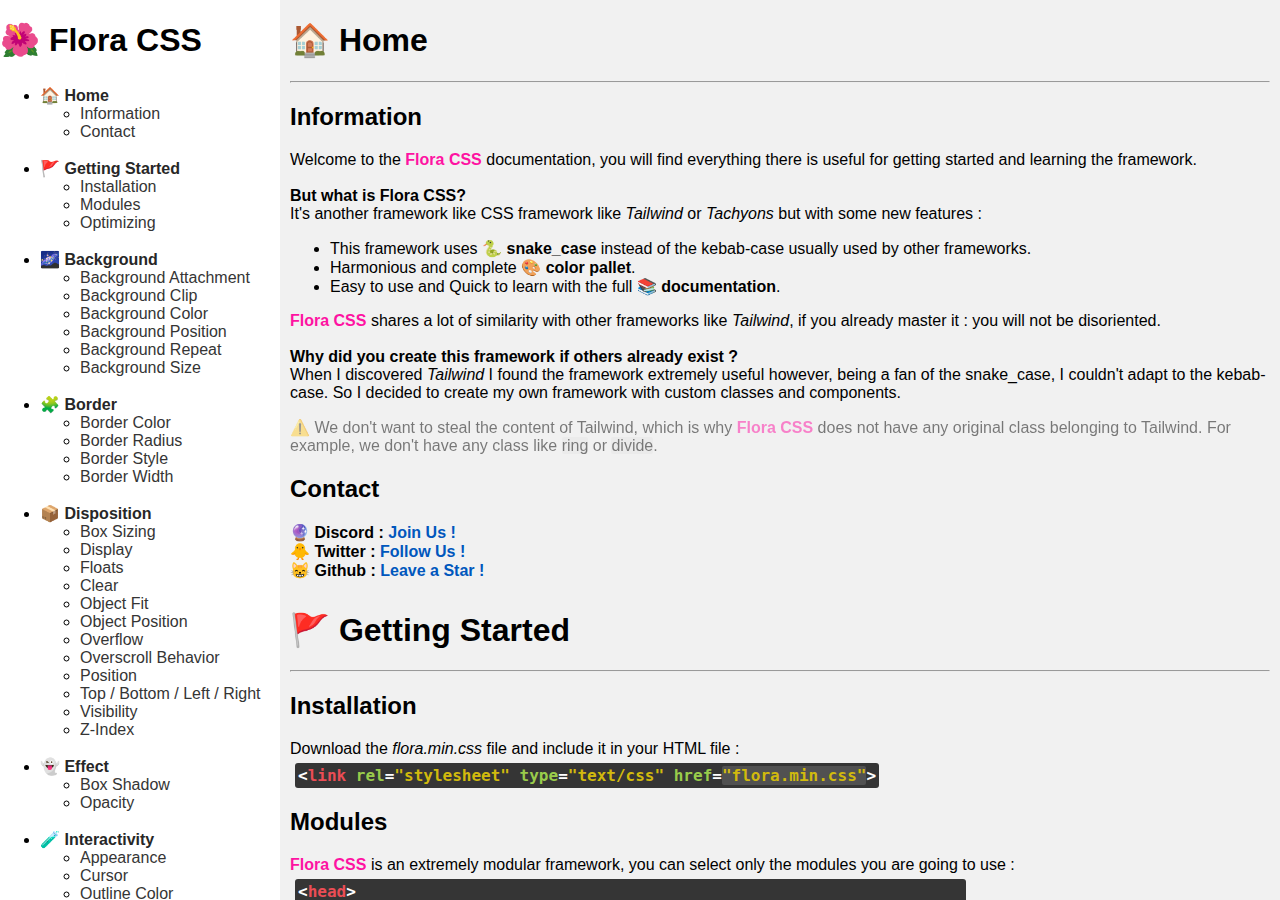
==== commit 58aed0c7: "Added a lot of new modules :100:" ====
--- a/docs.html
+++ b/docs.html
@@ -12,6 +12,9 @@
 		<link rel="stylesheet" type="text/css" href="modules/cursor.css">
 		<link rel="stylesheet" type="text/css" href="modules/font.css">
 		<link rel="stylesheet" type="text/css" href="modules/opacity.css">
+		<link rel="stylesheet" type="text/css" href="modules/overflow.css">
+		<link rel="stylesheet" type="text/css" href="modules/position.css">
+		<link rel="stylesheet" type="text/css" href="modules/size.css">
 		<link rel="stylesheet" type="text/css" href="modules/spacing.css">
 
 </head>
@@ -72,7 +75,9 @@
 				<ul>
 					<li><a href="#" class="no_underline color_gray_120 font_normal">Appearance</a></li>
 					<li><a href="#" class="no_underline color_gray_120 font_normal">Cursor</a></li>
-					<li><a href="#" class="no_underline color_gray_120 font_normal">Outline</a></li>
+					<li><a href="#" class="no_underline color_gray_120 font_normal">Outline Color</a></li>
+					<li><a href="#" class="no_underline color_gray_120 font_normal">Outline Style</a></li>
+					<li><a href="#" class="no_underline color_gray_120 font_normal">Outline Width</a></li>
 					<li><a href="#" class="no_underline color_gray_120 font_normal">Pointer Event</a></li>
 					<li><a href="#" class="no_underline color_gray_120 font_normal">Resize</a></li>
 					<li><a href="#" class="no_underline color_gray_120 font_normal">User Select</a></li>
@@ -481,17 +486,17 @@
 					</thead>
 					<tbody class="color_purple_70 font_semibold">
 						<tr>
-							<td>bg_{color}</td>
-							<td class="color_gray_50 font_mono">border-color: {color};</td>
-						</tr>
-						<tr>
-							<td>bg_{position}_{color}</td>
-							<td class="color_gray_50 font_mono">border-{position}-color: {color};</td>
+							<td>bg_{<i>color</i>}</td>
+							<td class="color_gray_50 font_mono">border-color: {<i>color</i>};</td>
+						</tr>
+						<tr>
+							<td>bg_{<i>position</i>}_{<i>color</i>}</td>
+							<td class="color_gray_50 font_mono">border-{<i>position</i>}-color: {<i>color</i>};</td>
 						</tr>
 					</tbody>
 				</table>	
 			<h3>All Border</h3>	
-			<p class="color_gray_100 font_semibold">Control the border color of an element using <span class="color_purple_70">border_{color}</span></p>
+			<p class="color_gray_100 font_semibold">Control the border color of an element using <span class="color_purple_70">border_{<i>color</i>}</span></p>
 				<code class="bg_gray_120 radius_3px color_white font_semibold p_3 m_5 block w_max_content">
 					<<span class="color_red_40">div</span> <span class="color_green_40">class</span>=<span class="color_yellow_70">"<span class="bg_gray_100 radius_2">border_red_30</span>"</span>>...<&#x2F;<span class="color_red_40">div</span>>
 				</code>
@@ -500,7 +505,7 @@
 				<div class="border_blue_30 border_solid border_5 radius_2 bg_transparent inline_block p_45 font_semibold">.border_blue_30</div>
 				<div class="border_green_30 border_solid border_5 radius_2 bg_transparent inline_block p_45 font_semibold">.border_green_30</div>
 			<h3>Specific Border</h3>
-			<p class="color_gray_100 font_semibold">You can also change the color of a particular border in this way : <span class="color_purple_70">border_{position}_{color}</span></p>
+			<p class="color_gray_100 font_semibold">You can also change the color of a particular border in this way : <span class="color_purple_70">border_{<i>position</i>}_{<i>color</i>}</span></p>
 				<code class="bg_gray_120 radius_3px color_white font_semibold p_3 m_5 block w_max_content">
 					<<span class="color_red_40">div</span> <span class="color_green_40">class</span>=<span class="color_yellow_70">"<span class="bg_gray_100 radius_2">border_top_red_30</span> <span class="bg_gray_100 radius_2">border_left_blue_30</span> <span class="bg_gray_100 radius_2">border_right_green_30</span> <span class="bg_gray_100 radius_2">border_bottom_purple_30</span>"</span>>...<&#x2F;<span class="color_red_40">div</span>>
 				</code>
@@ -530,23 +535,23 @@
 						</tr>
 						<tr>
 							<td>radius_xs</td>
-							<td class="color_gray_50 font_mono">>border-radius: 0.15rem;</td>
+							<td class="color_gray_50 font_mono">border-radius: 0.15rem;</td>
 						</tr>
 						<tr>
 							<td>radius_s</td>
-							<td class="color_gray_50 font_mono">>border-radius: 0.25rem;</td>
+							<td class="color_gray_50 font_mono">border-radius: 0.25rem;</td>
 						</tr>
 						<tr>
 							<td>radius_m</td>
-							<td class="color_gray_50 font_mono">>border-radius: 0.35rem;</td>
+							<td class="color_gray_50 font_mono">border-radius: 0.35rem;</td>
 						</tr>
 						<tr>
 							<td>radius_l</td>
-							<td class="color_gray_50 font_mono">>border-radius: 0.5rem;</td>
+							<td class="color_gray_50 font_mono">border-radius: 0.5rem;</td>
 						</tr>
 						<tr>
 							<td>radius_xl</td>
-							<td class="color_gray_50 font_mono">>border-radius: 0.75rem;</td>
+							<td class="color_gray_50 font_mono">border-radius: 0.75rem;</td>
 						</tr>
 						<tr>
 							<td>radius_2xl</td>
@@ -662,6 +667,7 @@
 						<br>
 					<<span class="color_red_40">div</span> <span class="color_green_40">class</span>=<span class="color_yellow_70">"<span class="bg_gray_100 radius_2">border_double</span>"</span>>...<&#x2F;<span class="color_red_40">div</span>>
 				</code>
+				<p class="color_gray_100 font_semibold">Some example of element using different styles of border.</p>
 				<div>
 					<div class="border_solid border_10 border_orange_40 bg_orange_10 font_semibold p_20 inline_block">.border_solid</div>
 					<div class="border_dashed border_10 border_red_40 bg_red_10 font_semibold p_20 inline_block">.border_dashed</div>
@@ -671,6 +677,44 @@
 
 			<h2 id="BorderWidth">Border Width</h2>
 			<p class="color_gray_100 font_semibold">This property defines the width of the border of an element.</p>
+				<table>
+					<thead class="color_gray_110">
+						<tr>
+							<th>Class name</th>
+							<th>Properties</th>
+						</tr>
+					</thead>
+					<tbody class="color_purple_70 font_semibold">
+						<tr>
+							<td>border_{<i>size</i>}</td>
+							<td class="color_gray_50 font_mono">border-width: {<i>size</i>}px;</td>
+						</tr>
+						<tr>
+							<td>border_{<i>position</i>}_{<i>size</i>}</td>
+							<td class="color_gray_50 font_mono">border-{<i>position</i>}-width: {<i>size</i>}px;</td>
+						</tr>
+					</tbody>
+				</table>
+			<h3>Usage</h3>
+				<code class="bg_gray_120 radius_3px color_white font_semibold p_3 m_5 block w_max_content">
+					<<span class="color_red_40">div</span> <span class="color_green_40">class</span>=<span class="color_yellow_70">"<span class="bg_gray_100 radius_2">border_3</span>"</span>>...<&#x2F;<span class="color_red_40">div</span>>
+						<br>
+					<<span class="color_red_40">div</span> <span class="color_green_40">class</span>=<span class="color_yellow_70">"<span class="bg_gray_100 radius_2">border_5</span>"</span>>...<&#x2F;<span class="color_red_40">div</span>>
+						<br>
+					<<span class="color_red_40">div</span> <span class="color_green_40">class</span>=<span class="color_yellow_70">"<span class="bg_gray_100 radius_2">border_10</span>"</span>>...<&#x2F;<span class="color_red_40">div</span>>
+						<br>
+					<<span class="color_red_40">div</span> <span class="color_green_40">class</span>=<span class="color_yellow_70">"<span class="bg_gray_100 radius_2">border_t_10</span> <span class="bg_gray_100 radius_2">border_b_7</span>"</span>>...<&#x2F;<span class="color_red_40">div</span>>
+				</code>
+				<p class="color_gray_100 font_semibold">Some example of element using different sizes of border.</p>
+				<div>
+					<div class="border_solid border_3 border_blue_40 bg_blue_10 font_semibold p_20 inline_block">.border_3</div>
+					<div class="border_solid border_5 border_turquoise_40 bg_turquoise_10 font_semibold p_20 inline_block">.border_5</div>
+					<div class="border_solid border_10 border_purple_40 bg_purple_10 font_semibold p_20 inline_block">.border_10</div>
+					<div class="border_solid border_t_10 border_b_7 border_green_40 bg_green_10 font_semibold p_20 inline_block">.border_t_10 <span class="color_gray_70 opacity_75">&</span> .border_b_7</div>
+				</div>
+
+
+
 
 
 	</div>
--- a/flora.css
+++ b/flora.css
@@ -0,0 +1,16 @@
+/*
+
+Flora CSS - by guiguitator (Abdelwahid) / V.1.0.0
+
+*/
+
+/*
+  ______   _                             _____    _____    _____ 
+ |  ____| | |                           / ____|  / ____|  / ____|
+ | |__    | |   ___    _ __    __ _    | |      | (___   | (___  
+ |  __|   | |  / _ \  | '__|  / _` |   | |       \___ \   \___ \ 
+ | |      | | | (_) | | |    | (_| |   | |____   ____) |  ____) |
+ |_|      |_|  \___/  |_|     \__,_|    \_____| |_____/  |_____/ 
+
+*/
+
--- a/modules/overflow.css
+++ b/modules/overflow.css
@@ -0,0 +1,38 @@
+/*overflow*/
+
+.overflow_auto {overflow: auto;}
+.overflow_hidden {overflow: hidden;}
+.overflow_visible {overflow: visible;}
+.overflow_scroll {overflow: scroll;}
+
+/*overflow-x*/
+
+.overflow_x_auto {overflow-x: auto;}
+.overflow_x_hidden {overflow-x: hidden;}
+.overflow_x_visible {overflow-x: visible;}
+.overflow_x_scroll {overflow-x: scroll;}
+
+/*overflow-y*/
+
+.overflow_y_auto {overflow-y: auto;}
+.overflow_y_hidden {overflow-y: hidden;}
+.overflow_y_visible {overflow-y: visible;}
+.overflow_y_scroll {overflow-y: scroll;}
+
+/*overscroll-behavior*/
+
+.overscroll_auto {overscroll-behavior: auto;}
+.overscroll_contain {overscroll-behavior: contain;}
+.overscroll_none {overscroll-behavior: none;}
+
+/*overscroll-behavior-x*/
+
+.overscroll_x_auto {overscroll-x-behavior: auto;}
+.overscroll_x_contain {overscroll-x-behavior: contain;}
+.overscroll_x_none {overscroll-x-behavior: none;}
+
+/*overscroll-behavior-y*/
+
+.overscroll_y_auto {overscroll-behavior-y: auto;}
+.overscroll_y_contain {overscroll-behavior-y: contain;}
+.overscroll_y_none {overscroll-behavior-y: none;}--- a/modules/position.css
+++ b/modules/position.css
@@ -0,0 +1,723 @@
+/*position*/
+
+.absolute {position: absolute;}
+.fixed {position: fixed;}
+.relative {position: relative;}
+.static {position: static;}
+.sticky {position: sticky;}
+
+	/*Top*/
+
+.top_auto {top: auto;}
+
+.top_none {top: 0;}
+.top_full {top: 100%;}
+.top_1\/3 {top: 33.333%;}
+
+.top_0\% {top: 0%;}
+.top_5\% {top: 5%;}
+.top_10\% {top: 10%;}
+.top_15\% {top: 15%;}
+.top_20\% {top: 20%;}
+.top_25\% {top: 25%;}
+.top_30\% {top: 30%;}
+.top_35\% {top: 35%;}
+.top_40\% {top: 40%;}
+.top_45\% {top: 45%;}
+.top_50\% {top: 50%;}
+.top_55\% {top: 55%;}
+.top_60\% {top: 60%;}
+.top_65\% {top: 65%;}
+.top_70\% {top: 70%;}
+.top_75\% {top: 75%;}
+.top_80\% {top: 80%;}
+.top_85\% {top: 85%;}
+.top_90\% {top: 90%;}
+.top_95\% {top: 95%;}
+.top_100\% {top: 100%;}
+
+.top_0 {top: 0rem;}
+.top_0\.25 {top: 0.25rem;}
+.top_0\.5 {top: 0.5rem;}
+.top_0\.75 {top: 0.75rem;}
+.top_1 {top: 1rem;}
+.top_1\.25 {top: 1.25rem;}
+.top_1\.5 {top: 1.5rem;}
+.top_1\.75 {top: 1.75rem;}
+.top_2 {top: 2rem;}
+.top_2\.25 {top: 2.25rem;}
+.top_2\.5 {top: 2.5rem;}
+.top_2\.75 {top: 2.75rem;}
+.top_3 {top: 3rem;}
+.top_3\.5 {top: 3.5rem;}
+.top_4 {top: 4rem;}
+.top_4\.5 {top: 4.5rem;}
+.top_5 {top: 5rem;}
+.top_6 {top: 6rem;}
+.top_8 {top: 8rem;}
+.top_9 {top: 9rem;}
+.top_10 {top: 10rem;}
+.top_11 {top: 11rem;}
+.top_12 {top: 12rem;}
+.top_13 {top: 13rem;}
+.top_14 {top: 14rem;}
+.top_15 {top: 15rem;}
+.top_16 {top: 16rem;}
+.top_17 {top: 17rem;}
+.top_18 {top: 18rem;}
+.top_19 {top: 19rem;}
+.top_20 {top: 20rem;}
+.top_21 {top: 21rem;}
+.top_22 {top: 22rem;}
+.top_23 {top: 23rem;}
+.top_24 {top: 24rem;}
+.top_25 {top: 25rem;}
+.top_26 {top: 26rem;}
+.top_27 {top: 27rem;}
+.top_28 {top: 28rem;}
+.top_29 {top: 29rem;}
+.top_30 {top: 30rem;}
+.top_31 {top: 31rem;}
+.top_32 {top: 32rem;}
+.top_33 {top: 33rem;}
+.top_34 {top: 34rem;}
+.top_35 {top: 35rem;}
+.top_36 {top: 36rem;}
+.top_37 {top: 37rem;}
+.top_38 {top: 38rem;}
+.top_40 {top: 40rem;}
+.top_41 {top: 41rem;}
+.top_42 {top: 42rem;}
+.top_43 {top: 43rem;}
+.top_44 {top: 44rem;}
+.top_45 {top: 45rem;}
+.top_46 {top: 46rem;}
+.top_47 {top: 47rem;}
+.top_48 {top: 48rem;}
+.top_49 {top: 49rem;}
+.top_50 {top: 50rem;}
+
+			/*(negative values)*/
+
+.top_-1\/3 {top: 33.333%;}
+
+.top_-5\% {top: -5%;}
+.top_-10\% {top: -10%;}
+.top_-15\% {top: -15%;}
+.top_-20\% {top: -20%;}
+.top_-25\% {top: -25%;}
+.top_-30\% {top: -30%;}
+.top_-35\% {top: -35%;}
+.top_-40\% {top: -40%;}
+.top_-45\% {top: -45%;}
+.top_-50\% {top: -50%;}
+.top_-55\% {top: -55%;}
+.top_-60\% {top: -60%;}
+.top_-65\% {top: -65%;}
+.top_-70\% {top: -70%;}
+.top_-75\% {top: -75%;}
+.top_-80\% {top: -80%;}
+.top_-85\% {top: -85%;}
+.top_-90\% {top: -90%;}
+.top_-95\% {top: -95%;}
+.top_-100\% {top: -100%;}
+
+.top_-0\.25 {top: -0.25rem;}
+.top_-0\.5 {top: -0.5rem;}
+.top_-0\.75 {top: -0.75rem;}
+.top_-1 {top: -1rem;}
+.top_-1\.25 {top: -1.25rem;}
+.top_-1\.5 {top: -1.5rem;}
+.top_-1\.75 {top: -1.75rem;}
+.top_-2 {top: -2rem;}
+.top_-2\.25 {top: -2.25rem;}
+.top_-2\.5 {top: -2.5rem;}
+.top_-2\.75 {top: -2.75rem;}
+.top_-3 {top: -3rem;}
+.top_-3\.5 {top: -3.5rem;}
+.top_-4 {top: -4rem;}
+.top_-4\.5 {top: -4.5rem;}
+.top_-5 {top: -5rem;}
+.top_-6 {top: -6rem;}
+.top_-8 {top: -8rem;}
+.top_-9 {top: -9rem;}
+.top_-10 {top: -10rem;}
+.top_-11 {top: -11rem;}
+.top_-12 {top: -12rem;}
+.top_-13 {top: -13rem;}
+.top_-14 {top: -14rem;}
+.top_-15 {top: -15rem;}
+.top_-16 {top: -16rem;}
+.top_-17 {top: -17rem;}
+.top_-18 {top: -18rem;}
+.top_-19 {top: -19rem;}
+.top_-20 {top: -20rem;}
+.top_-21 {top: -21rem;}
+.top_-22 {top: -22rem;}
+.top_-23 {top: -23rem;}
+.top_-24 {top: -24rem;}
+.top_-25 {top: -25rem;}
+.top_-26 {top: -26rem;}
+.top_-27 {top: -27rem;}
+.top_-28 {top: -28rem;}
+.top_-29 {top: -29rem;}
+.top_-30 {top: -30rem;}
+.top_-31 {top: -31rem;}
+.top_-32 {top: -32rem;}
+.top_-33 {top: -33rem;}
+.top_-34 {top: -34rem;}
+.top_-35 {top: -35rem;}
+.top_-36 {top: -36rem;}
+.top_-37 {top: -37rem;}
+.top_-38 {top: -38rem;}
+.top_-40 {top: -40rem;}
+.top_-41 {top: -41rem;}
+.top_-42 {top: -42rem;}
+.top_-43 {top: -43rem;}
+.top_-44 {top: -44rem;}
+.top_-45 {top: -45rem;}
+.top_-46 {top: -46rem;}
+.top_-47 {top: -47rem;}
+.top_-48 {top: -48rem;}
+.top_-49 {top: -49rem;}
+.top_-50 {top: -50rem;}
+
+
+
+
+
+	/*Bottom*/
+
+.bottom_auto {bottom: auto;}
+
+.bottom_none {bottom: 0;}
+.bottom_full {bottom: 100%;}
+.bottom_1\/3 {bottom: 33.333%;}
+
+.bottom_0\% {bottom: 0%;}
+.bottom_5\% {bottom: 5%;}
+.bottom_10\% {bottom: 10%;}
+.bottom_15\% {bottom: 15%;}
+.bottom_20\% {bottom: 20%;}
+.bottom_25\% {bottom: 25%;}
+.bottom_30\% {bottom: 30%;}
+.bottom_35\% {bottom: 35%;}
+.bottom_40\% {bottom: 40%;}
+.bottom_45\% {bottom: 45%;}
+.bottom_50\% {bottom: 50%;}
+.bottom_55\% {bottom: 55%;}
+.bottom_60\% {bottom: 60%;}
+.bottom_65\% {bottom: 65%;}
+.bottom_70\% {bottom: 70%;}
+.bottom_75\% {bottom: 75%;}
+.bottom_80\% {bottom: 80%;}
+.bottom_85\% {bottom: 85%;}
+.bottom_90\% {bottom: 90%;}
+.bottom_95\% {bottom: 95%;}
+.bottom_100\% {bottom: 100%;}
+
+.bottom_0 {bottom: 0rem;}
+.bottom_0\.25 {bottom: 0.25rem;}
+.bottom_0\.5 {bottom: 0.5rem;}
+.bottom_0\.75 {bottom: 0.75rem;}
+.bottom_1 {bottom: 1rem;}
+.bottom_1\.25 {bottom: 1.25rem;}
+.bottom_1\.5 {bottom: 1.5rem;}
+.bottom_1\.75 {bottom: 1.75rem;}
+.bottom_2 {bottom: 2rem;}
+.bottom_2\.25 {bottom: 2.25rem;}
+.bottom_2\.5 {bottom: 2.5rem;}
+.bottom_2\.75 {bottom: 2.75rem;}
+.bottom_3 {bottom: 3rem;}
+.bottom_3\.5 {bottom: 3.5rem;}
+.bottom_4 {bottom: 4rem;}
+.bottom_4\.5 {bottom: 4.5rem;}
+.bottom_5 {bottom: 5rem;}
+.bottom_6 {bottom: 6rem;}
+.bottom_8 {bottom: 8rem;}
+.bottom_9 {bottom: 9rem;}
+.bottom_10 {bottom: 10rem;}
+.bottom_11 {bottom: 11rem;}
+.bottom_12 {bottom: 12rem;}
+.bottom_13 {bottom: 13rem;}
+.bottom_14 {bottom: 14rem;}
+.bottom_15 {bottom: 15rem;}
+.bottom_16 {bottom: 16rem;}
+.bottom_17 {bottom: 17rem;}
+.bottom_18 {bottom: 18rem;}
+.bottom_19 {bottom: 19rem;}
+.bottom_20 {bottom: 20rem;}
+.bottom_21 {bottom: 21rem;}
+.bottom_22 {bottom: 22rem;}
+.bottom_23 {bottom: 23rem;}
+.bottom_24 {bottom: 24rem;}
+.bottom_25 {bottom: 25rem;}
+.bottom_26 {bottom: 26rem;}
+.bottom_27 {bottom: 27rem;}
+.bottom_28 {bottom: 28rem;}
+.bottom_29 {bottom: 29rem;}
+.bottom_30 {bottom: 30rem;}
+.bottom_31 {bottom: 31rem;}
+.bottom_32 {bottom: 32rem;}
+.bottom_33 {bottom: 33rem;}
+.bottom_34 {bottom: 34rem;}
+.bottom_35 {bottom: 35rem;}
+.bottom_36 {bottom: 36rem;}
+.bottom_37 {bottom: 37rem;}
+.bottom_38 {bottom: 38rem;}
+.bottom_40 {bottom: 40rem;}
+.bottom_41 {bottom: 41rem;}
+.bottom_42 {bottom: 42rem;}
+.bottom_43 {bottom: 43rem;}
+.bottom_44 {bottom: 44rem;}
+.bottom_45 {bottom: 45rem;}
+.bottom_46 {bottom: 46rem;}
+.bottom_47 {bottom: 47rem;}
+.bottom_48 {bottom: 48rem;}
+.bottom_49 {bottom: 49rem;}
+.bottom_50 {bottom: 50rem;}
+
+			/*(negative values)*/
+
+.bottom_-1\/3 {bottom: 33.333%;}
+
+.bottom_-5\% {bottom: -5%;}
+.bottom_-10\% {bottom: -10%;}
+.bottom_-15\% {bottom: -15%;}
+.bottom_-20\% {bottom: -20%;}
+.bottom_-25\% {bottom: -25%;}
+.bottom_-30\% {bottom: -30%;}
+.bottom_-35\% {bottom: -35%;}
+.bottom_-40\% {bottom: -40%;}
+.bottom_-45\% {bottom: -45%;}
+.bottom_-50\% {bottom: -50%;}
+.bottom_-55\% {bottom: -55%;}
+.bottom_-60\% {bottom: -60%;}
+.bottom_-65\% {bottom: -65%;}
+.bottom_-70\% {bottom: -70%;}
+.bottom_-75\% {bottom: -75%;}
+.bottom_-80\% {bottom: -80%;}
+.bottom_-85\% {bottom: -85%;}
+.bottom_-90\% {bottom: -90%;}
+.bottom_-95\% {bottom: -95%;}
+.bottom_-100\% {bottom: -100%;}
+
+.bottom_-0\.25 {bottom: -0.25rem;}
+.bottom_-0\.5 {bottom: -0.5rem;}
+.bottom_-0\.75 {bottom: -0.75rem;}
+.bottom_-1 {bottom: -1rem;}
+.bottom_-1\.25 {bottom: -1.25rem;}
+.bottom_-1\.5 {bottom: -1.5rem;}
+.bottom_-1\.75 {bottom: -1.75rem;}
+.bottom_-2 {bottom: -2rem;}
+.bottom_-2\.25 {bottom: -2.25rem;}
+.bottom_-2\.5 {bottom: -2.5rem;}
+.bottom_-2\.75 {bottom: -2.75rem;}
+.bottom_-3 {bottom: -3rem;}
+.bottom_-3\.5 {bottom: -3.5rem;}
+.bottom_-4 {bottom: -4rem;}
+.bottom_-4\.5 {bottom: -4.5rem;}
+.bottom_-5 {bottom: -5rem;}
+.bottom_-6 {bottom: -6rem;}
+.bottom_-8 {bottom: -8rem;}
+.bottom_-9 {bottom: -9rem;}
+.bottom_-10 {bottom: -10rem;}
+.bottom_-11 {bottom: -11rem;}
+.bottom_-12 {bottom: -12rem;}
+.bottom_-13 {bottom: -13rem;}
+.bottom_-14 {bottom: -14rem;}
+.bottom_-15 {bottom: -15rem;}
+.bottom_-16 {bottom: -16rem;}
+.bottom_-17 {bottom: -17rem;}
+.bottom_-18 {bottom: -18rem;}
+.bottom_-19 {bottom: -19rem;}
+.bottom_-20 {bottom: -20rem;}
+.bottom_-21 {bottom: -21rem;}
+.bottom_-22 {bottom: -22rem;}
+.bottom_-23 {bottom: -23rem;}
+.bottom_-24 {bottom: -24rem;}
+.bottom_-25 {bottom: -25rem;}
+.bottom_-26 {bottom: -26rem;}
+.bottom_-27 {bottom: -27rem;}
+.bottom_-28 {bottom: -28rem;}
+.bottom_-29 {bottom: -29rem;}
+.bottom_-30 {bottom: -30rem;}
+.bottom_-31 {bottom: -31rem;}
+.bottom_-32 {bottom: -32rem;}
+.bottom_-33 {bottom: -33rem;}
+.bottom_-34 {bottom: -34rem;}
+.bottom_-35 {bottom: -35rem;}
+.bottom_-36 {bottom: -36rem;}
+.bottom_-37 {bottom: -37rem;}
+.bottom_-38 {bottom: -38rem;}
+.bottom_-40 {bottom: -40rem;}
+.bottom_-41 {bottom: -41rem;}
+.bottom_-42 {bottom: -42rem;}
+.bottom_-43 {bottom: -43rem;}
+.bottom_-44 {bottom: -44rem;}
+.bottom_-45 {bottom: -45rem;}
+.bottom_-46 {bottom: -46rem;}
+.bottom_-47 {bottom: -47rem;}
+.bottom_-48 {bottom: -48rem;}
+.bottom_-49 {bottom: -49rem;}
+.bottom_-50 {bottom: -50rem;}
+
+
+
+
+
+	/*Left*/
+
+.left_auto {left: auto;}
+
+.left_none {left: 0;}
+.left_full {left: 100%;}
+.left_1\/3 {left: 33.333%;}
+
+.left_0\% {left: 0%;}
+.left_5\% {left: 5%;}
+.left_10\% {left: 10%;}
+.left_15\% {left: 15%;}
+.left_20\% {left: 20%;}
+.left_25\% {left: 25%;}
+.left_30\% {left: 30%;}
+.left_35\% {left: 35%;}
+.left_40\% {left: 40%;}
+.left_45\% {left: 45%;}
+.left_50\% {left: 50%;}
+.left_55\% {left: 55%;}
+.left_60\% {left: 60%;}
+.left_65\% {left: 65%;}
+.left_70\% {left: 70%;}
+.left_75\% {left: 75%;}
+.left_80\% {left: 80%;}
+.left_85\% {left: 85%;}
+.left_90\% {left: 90%;}
+.left_95\% {left: 95%;}
+.left_100\% {left: 100%;}
+
+.left_0 {left: 0rem;}
+.left_0\.25 {left: 0.25rem;}
+.left_0\.5 {left: 0.5rem;}
+.left_0\.75 {left: 0.75rem;}
+.left_1 {left: 1rem;}
+.left_1\.25 {left: 1.25rem;}
+.left_1\.5 {left: 1.5rem;}
+.left_1\.75 {left: 1.75rem;}
+.left_2 {left: 2rem;}
+.left_2\.25 {left: 2.25rem;}
+.left_2\.5 {left: 2.5rem;}
+.left_2\.75 {left: 2.75rem;}
+.left_3 {left: 3rem;}
+.left_3\.5 {left: 3.5rem;}
+.left_4 {left: 4rem;}
+.left_4\.5 {left: 4.5rem;}
+.left_5 {left: 5rem;}
+.left_6 {left: 6rem;}
+.left_8 {left: 8rem;}
+.left_9 {left: 9rem;}
+.left_10 {left: 10rem;}
+.left_11 {left: 11rem;}
+.left_12 {left: 12rem;}
+.left_13 {left: 13rem;}
+.left_14 {left: 14rem;}
+.left_15 {left: 15rem;}
+.left_16 {left: 16rem;}
+.left_17 {left: 17rem;}
+.left_18 {left: 18rem;}
+.left_19 {left: 19rem;}
+.left_20 {left: 20rem;}
+.left_21 {left: 21rem;}
+.left_22 {left: 22rem;}
+.left_23 {left: 23rem;}
+.left_24 {left: 24rem;}
+.left_25 {left: 25rem;}
+.left_26 {left: 26rem;}
+.left_27 {left: 27rem;}
+.left_28 {left: 28rem;}
+.left_29 {left: 29rem;}
+.left_30 {left: 30rem;}
+.left_31 {left: 31rem;}
+.left_32 {left: 32rem;}
+.left_33 {left: 33rem;}
+.left_34 {left: 34rem;}
+.left_35 {left: 35rem;}
+.left_36 {left: 36rem;}
+.left_37 {left: 37rem;}
+.left_38 {left: 38rem;}
+.left_40 {left: 40rem;}
+.left_41 {left: 41rem;}
+.left_42 {left: 42rem;}
+.left_43 {left: 43rem;}
+.left_44 {left: 44rem;}
+.left_45 {left: 45rem;}
+.left_46 {left: 46rem;}
+.left_47 {left: 47rem;}
+.left_48 {left: 48rem;}
+.left_49 {left: 49rem;}
+.left_50 {left: 50rem;}
+
+			/*(negative values)*/
+
+.left_-1\/3 {left: 33.333%;}
+
+.left_-5\% {left: -5%;}
+.left_-10\% {left: -10%;}
+.left_-15\% {left: -15%;}
+.left_-20\% {left: -20%;}
+.left_-25\% {left: -25%;}
+.left_-30\% {left: -30%;}
+.left_-35\% {left: -35%;}
+.left_-40\% {left: -40%;}
+.left_-45\% {left: -45%;}
+.left_-50\% {left: -50%;}
+.left_-55\% {left: -55%;}
+.left_-60\% {left: -60%;}
+.left_-65\% {left: -65%;}
+.left_-70\% {left: -70%;}
+.left_-75\% {left: -75%;}
+.left_-80\% {left: -80%;}
+.left_-85\% {left: -85%;}
+.left_-90\% {left: -90%;}
+.left_-95\% {left: -95%;}
+.left_-100\% {left: -100%;}
+
+.left_-0\.25 {left: -0.25rem;}
+.left_-0\.5 {left: -0.5rem;}
+.left_-0\.75 {left: -0.75rem;}
+.left_-1 {left: -1rem;}
+.left_-1\.25 {left: -1.25rem;}
+.left_-1\.5 {left: -1.5rem;}
+.left_-1\.75 {left: -1.75rem;}
+.left_-2 {left: -2rem;}
+.left_-2\.25 {left: -2.25rem;}
+.left_-2\.5 {left: -2.5rem;}
+.left_-2\.75 {left: -2.75rem;}
+.left_-3 {left: -3rem;}
+.left_-3\.5 {left: -3.5rem;}
+.left_-4 {left: -4rem;}
+.left_-4\.5 {left: -4.5rem;}
+.left_-5 {left: -5rem;}
+.left_-6 {left: -6rem;}
+.left_-8 {left: -8rem;}
+.left_-9 {left: -9rem;}
+.left_-10 {left: -10rem;}
+.left_-11 {left: -11rem;}
+.left_-12 {left: -12rem;}
+.left_-13 {left: -13rem;}
+.left_-14 {left: -14rem;}
+.left_-15 {left: -15rem;}
+.left_-16 {left: -16rem;}
+.left_-17 {left: -17rem;}
+.left_-18 {left: -18rem;}
+.left_-19 {left: -19rem;}
+.left_-20 {left: -20rem;}
+.left_-21 {left: -21rem;}
+.left_-22 {left: -22rem;}
+.left_-23 {left: -23rem;}
+.left_-24 {left: -24rem;}
+.left_-25 {left: -25rem;}
+.left_-26 {left: -26rem;}
+.left_-27 {left: -27rem;}
+.left_-28 {left: -28rem;}
+.left_-29 {left: -29rem;}
+.left_-30 {left: -30rem;}
+.left_-31 {left: -31rem;}
+.left_-32 {left: -32rem;}
+.left_-33 {left: -33rem;}
+.left_-34 {left: -34rem;}
+.left_-35 {left: -35rem;}
+.left_-36 {left: -36rem;}
+.left_-37 {left: -37rem;}
+.left_-38 {left: -38rem;}
+.left_-40 {left: -40rem;}
+.left_-41 {left: -41rem;}
+.left_-42 {left: -42rem;}
+.left_-43 {left: -43rem;}
+.left_-44 {left: -44rem;}
+.left_-45 {left: -45rem;}
+.left_-46 {left: -46rem;}
+.left_-47 {left: -47rem;}
+.left_-48 {left: -48rem;}
+.left_-49 {left: -49rem;}
+.left_-50 {left: -50rem;}
+
+
+
+
+
+	/*Right*/
+
+.right_auto {right: auto;}
+
+.right_none {right: 0;}
+.right_full {right: 100%;}
+.right_1\/3 {right: 33.333%;}
+
+.right_0\% {right: 0%;}
+.right_5\% {right: 5%;}
+.right_10\% {right: 10%;}
+.right_15\% {right: 15%;}
+.right_20\% {right: 20%;}
+.right_25\% {right: 25%;}
+.right_30\% {right: 30%;}
+.right_35\% {right: 35%;}
+.right_40\% {right: 40%;}
+.right_45\% {right: 45%;}
+.right_50\% {right: 50%;}
+.right_55\% {right: 55%;}
+.right_60\% {right: 60%;}
+.right_65\% {right: 65%;}
+.right_70\% {right: 70%;}
+.right_75\% {right: 75%;}
+.right_80\% {right: 80%;}
+.right_85\% {right: 85%;}
+.right_90\% {right: 90%;}
+.right_95\% {right: 95%;}
+.right_100\% {right: 100%;}
+
+.right_0 {right: 0rem;}
+.right_0\.25 {right: 0.25rem;}
+.right_0\.5 {right: 0.5rem;}
+.right_0\.75 {right: 0.75rem;}
+.right_1 {right: 1rem;}
+.right_1\.25 {right: 1.25rem;}
+.right_1\.5 {right: 1.5rem;}
+.right_1\.75 {right: 1.75rem;}
+.right_2 {right: 2rem;}
+.right_2\.25 {right: 2.25rem;}
+.right_2\.5 {right: 2.5rem;}
+.right_2\.75 {right: 2.75rem;}
+.right_3 {right: 3rem;}
+.right_3\.5 {right: 3.5rem;}
+.right_4 {right: 4rem;}
+.right_4\.5 {right: 4.5rem;}
+.right_5 {right: 5rem;}
+.right_6 {right: 6rem;}
+.right_8 {right: 8rem;}
+.right_9 {right: 9rem;}
+.right_10 {right: 10rem;}
+.right_11 {right: 11rem;}
+.right_12 {right: 12rem;}
+.right_13 {right: 13rem;}
+.right_14 {right: 14rem;}
+.right_15 {right: 15rem;}
+.right_16 {right: 16rem;}
+.right_17 {right: 17rem;}
+.right_18 {right: 18rem;}
+.right_19 {right: 19rem;}
+.right_20 {right: 20rem;}
+.right_21 {right: 21rem;}
+.right_22 {right: 22rem;}
+.right_23 {right: 23rem;}
+.right_24 {right: 24rem;}
+.right_25 {right: 25rem;}
+.right_26 {right: 26rem;}
+.right_27 {right: 27rem;}
+.right_28 {right: 28rem;}
+.right_29 {right: 29rem;}
+.right_30 {right: 30rem;}
+.right_31 {right: 31rem;}
+.right_32 {right: 32rem;}
+.right_33 {right: 33rem;}
+.right_34 {right: 34rem;}
+.right_35 {right: 35rem;}
+.right_36 {right: 36rem;}
+.right_37 {right: 37rem;}
+.right_38 {right: 38rem;}
+.right_40 {right: 40rem;}
+.right_41 {right: 41rem;}
+.right_42 {right: 42rem;}
+.right_43 {right: 43rem;}
+.right_44 {right: 44rem;}
+.right_45 {right: 45rem;}
+.right_46 {right: 46rem;}
+.right_47 {right: 47rem;}
+.right_48 {right: 48rem;}
+.right_49 {right: 49rem;}
+.right_50 {right: 50rem;}
+
+			/*(negative values)*/
+
+.right_-1\/3 {right: 33.333%;}
+
+.right_-5\% {right: -5%;}
+.right_-10\% {right: -10%;}
+.right_-15\% {right: -15%;}
+.right_-20\% {right: -20%;}
+.right_-25\% {right: -25%;}
+.right_-30\% {right: -30%;}
+.right_-35\% {right: -35%;}
+.right_-40\% {right: -40%;}
+.right_-45\% {right: -45%;}
+.right_-50\% {right: -50%;}
+.right_-55\% {right: -55%;}
+.right_-60\% {right: -60%;}
+.right_-65\% {right: -65%;}
+.right_-70\% {right: -70%;}
+.right_-75\% {right: -75%;}
+.right_-80\% {right: -80%;}
+.right_-85\% {right: -85%;}
+.right_-90\% {right: -90%;}
+.right_-95\% {right: -95%;}
+.right_-100\% {right: -100%;}
+
+.right_-0\.25 {right: -0.25rem;}
+.right_-0\.5 {right: -0.5rem;}
+.right_-0\.75 {right: -0.75rem;}
+.right_-1 {right: -1rem;}
+.right_-1\.25 {right: -1.25rem;}
+.right_-1\.5 {right: -1.5rem;}
+.right_-1\.75 {right: -1.75rem;}
+.right_-2 {right: -2rem;}
+.right_-2\.25 {right: -2.25rem;}
+.right_-2\.5 {right: -2.5rem;}
+.right_-2\.75 {right: -2.75rem;}
+.right_-3 {right: -3rem;}
+.right_-3\.5 {right: -3.5rem;}
+.right_-4 {right: -4rem;}
+.right_-4\.5 {right: -4.5rem;}
+.right_-5 {right: -5rem;}
+.right_-6 {right: -6rem;}
+.right_-8 {right: -8rem;}
+.right_-9 {right: -9rem;}
+.right_-10 {right: -10rem;}
+.right_-11 {right: -11rem;}
+.right_-12 {right: -12rem;}
+.right_-13 {right: -13rem;}
+.right_-14 {right: -14rem;}
+.right_-15 {right: -15rem;}
+.right_-16 {right: -16rem;}
+.right_-17 {right: -17rem;}
+.right_-18 {right: -18rem;}
+.right_-19 {right: -19rem;}
+.right_-20 {right: -20rem;}
+.right_-21 {right: -21rem;}
+.right_-22 {right: -22rem;}
+.right_-23 {right: -23rem;}
+.right_-24 {right: -24rem;}
+.right_-25 {right: -25rem;}
+.right_-26 {right: -26rem;}
+.right_-27 {right: -27rem;}
+.right_-28 {right: -28rem;}
+.right_-29 {right: -29rem;}
+.right_-30 {right: -30rem;}
+.right_-31 {right: -31rem;}
+.right_-32 {right: -32rem;}
+.right_-33 {right: -33rem;}
+.right_-34 {right: -34rem;}
+.right_-35 {right: -35rem;}
+.right_-36 {right: -36rem;}
+.right_-37 {right: -37rem;}
+.right_-38 {right: -38rem;}
+.right_-40 {right: -40rem;}
+.right_-41 {right: -41rem;}
+.right_-42 {right: -42rem;}
+.right_-43 {right: -43rem;}
+.right_-44 {right: -44rem;}
+.right_-45 {right: -45rem;}
+.right_-46 {right: -46rem;}
+.right_-47 {right: -47rem;}
+.right_-48 {right: -48rem;}
+.right_-49 {right: -49rem;}
+.right_-50 {right: -50rem;}--- a/modules/size.css
+++ b/modules/size.css
@@ -0,0 +1,281 @@
+/*width*/
+
+.w_auto {width: auto;}
+
+.w_none {width: 0;}
+.w_full {width: 100%;}
+.w_1\/3 {width: 33.333%;}
+
+.w_0\% {width: 0%;}
+.w_5\% {width: 5%;}
+.w_10\% {width: 10%;}
+.w_15\% {width: 15%;}
+.w_20\% {width: 20%;}
+.w_25\% {width: 25%;}
+.w_30\% {width: 30%;}
+.w_35\% {width: 35%;}
+.w_40\% {width: 40%;}
+.w_45\% {width: 45%;}
+.w_50\% {width: 50%;}
+.w_55\% {width: 55%;}
+.w_60\% {width: 60%;}
+.w_65\% {width: 65%;}
+.w_70\% {width: 70%;}
+.w_75\% {width: 75%;}
+.w_80\% {width: 80%;}
+.w_85\% {width: 85%;}
+.w_90\% {width: 90%;}
+.w_95\% {width: 95%;}
+.w_100\% {width: 100%;}
+
+.w_0 {width: 0rem;}
+.w_0\.25 {width: 0.25rem;}
+.w_0\.5 {width: 0.5rem;}
+.w_0\.75 {width: 0.75rem;}
+.w_1 {width: 1rem;}
+.w_1\.25 {width: 1.25rem;}
+.w_1\.5 {width: 1.5rem;}
+.w_1\.75 {width: 1.75rem;}
+.w_2 {width: 2rem;}
+.w_2\.25 {width: 2.25rem;}
+.w_2\.5 {width: 2.5rem;}
+.w_2\.75 {width: 2.75rem;}
+.w_3 {width: 3rem;}
+.w_3\.5 {width: 3.5rem;}
+.w_4 {width: 4rem;}
+.w_4\.5 {width: 4.5rem;}
+.w_5 {width: 5rem;}
+.w_6 {width: 6rem;}
+.w_8 {width: 8rem;}
+.w_9 {width: 9rem;}
+.w_10 {width: 10rem;}
+.w_11 {width: 11rem;}
+.w_12 {width: 12rem;}
+.w_13 {width: 13rem;}
+.w_14 {width: 14rem;}
+.w_15 {width: 15rem;}
+.w_16 {width: 16rem;}
+.w_17 {width: 17rem;}
+.w_18 {width: 18rem;}
+.w_19 {width: 19rem;}
+.w_20 {width: 20rem;}
+.w_21 {width: 21rem;}
+.w_22 {width: 22rem;}
+.w_23 {width: 23rem;}
+.w_24 {width: 24rem;}
+.w_25 {width: 25rem;}
+.w_26 {width: 26rem;}
+.w_27 {width: 27rem;}
+.w_28 {width: 28rem;}
+.w_29 {width: 29rem;}
+.w_30 {width: 30rem;}
+.w_31 {width: 31rem;}
+.w_32 {width: 32rem;}
+.w_33 {width: 33rem;}
+.w_34 {width: 34rem;}
+.w_35 {width: 35rem;}
+.w_36 {width: 36rem;}
+.w_37 {width: 37rem;}
+.w_38 {width: 38rem;}
+.w_40 {width: 40rem;}
+.w_41 {width: 41rem;}
+.w_42 {width: 42rem;}
+.w_43 {width: 43rem;}
+.w_44 {width: 44rem;}
+.w_45 {width: 45rem;}
+.w_46 {width: 46rem;}
+.w_47 {width: 47rem;}
+.w_48 {width: 48rem;}
+.w_49 {width: 49rem;}
+.w_50 {width: 50rem;}
+.w_51 {width: 51rem;}
+.w_52 {width: 52rem;}
+.w_53 {width: 53rem;}
+.w_54 {width: 54rem;}
+.w_55 {width: 55rem;}
+.w_56 {width: 56rem;}
+.w_57 {width: 57rem;}
+.w_58 {width: 58rem;}
+.w_59 {width: 59rem;}
+.w_60 {width: 60rem;}
+.w_61 {width: 61rem;}
+.w_62 {width: 62rem;}
+.w_63 {width: 63rem;}
+.w_64 {width: 64rem;}
+.w_65 {width: 65rem;}
+.w_66 {width: 66rem;}
+.w_67 {width: 67rem;}
+.w_68 {width: 68rem;}
+.w_69 {width: 69rem;}
+.w_70 {width: 70rem;}
+.w_71 {width: 71rem;}
+.w_72 {width: 72rem;}
+.w_73 {width: 73rem;}
+.w_74 {width: 74rem;}
+.w_75 {width: 75rem;}
+.w_76 {width: 76rem;}
+.w_77 {width: 77rem;}
+.w_78 {width: 78rem;}
+.w_79 {width: 79rem;}
+.w_80 {width: 80rem;}
+.w_81 {width: 81rem;}
+.w_82 {width: 82rem;}
+.w_83 {width: 83rem;}
+.w_84 {width: 84rem;}
+.w_85 {width: 85rem;}
+.w_86 {width: 86rem;}
+.w_87 {width: 87rem;}
+.w_88 {width: 88rem;}
+.w_89 {width: 89rem;}
+.w_90 {width: 90rem;}
+.w_91 {width: 91rem;}
+.w_92 {width: 92rem;}
+.w_93 {width: 93rem;}
+.w_94 {width: 94rem;}
+.w_95 {width: 95rem;}
+.w_96 {width: 96rem;}
+.w_97 {width: 97rem;}
+.w_98 {width: 98rem;}
+.w_99 {width: 99rem;}
+.w_100 {width: 100rem;}
+
+/*height*/
+
+.h_auto {height: auto;}
+
+.h_none {height: 0;}
+.h_full {height: 100%;}
+.h_1\/3 {height: 33.333%;}
+
+.h_0\% {height: 0%;}
+.h_5\% {height: 5%;}
+.h_10\% {height: 10%;}
+.h_15\% {height: 15%;}
+.h_20\% {height: 20%;}
+.h_25\% {height: 25%;}
+.h_30\% {height: 30%;}
+.h_35\% {height: 35%;}
+.h_40\% {height: 40%;}
+.h_45\% {height: 45%;}
+.h_50\% {height: 50%;}
+.h_55\% {height: 55%;}
+.h_60\% {height: 60%;}
+.h_65\% {height: 65%;}
+.h_70\% {height: 70%;}
+.h_75\% {height: 75%;}
+.h_80\% {height: 80%;}
+.h_85\% {height: 85%;}
+.h_90\% {height: 90%;}
+.h_95\% {height: 95%;}
+.h_100\% {height: 100%;}
+
+.h_0 {height: 0rem;}
+.h_0\.25 {height: 0.25rem;}
+.h_0\.5 {height: 0.5rem;}
+.h_0\.75 {height: 0.75rem;}
+.h_1 {height: 1rem;}
+.h_1\.25 {height: 1.25rem;}
+.h_1\.5 {height: 1.5rem;}
+.h_1\.75 {height: 1.75rem;}
+.h_2 {height: 2rem;}
+.h_2\.25 {height: 2.25rem;}
+.h_2\.5 {height: 2.5rem;}
+.h_2\.75 {height: 2.75rem;}
+.h_3 {height: 3rem;}
+.h_3\.5 {height: 3.5rem;}
+.h_4 {height: 4rem;}
+.h_4\.5 {height: 4.5rem;}
+.h_5 {height: 5rem;}
+.h_6 {height: 6rem;}
+.h_8 {height: 8rem;}
+.h_9 {height: 9rem;}
+.h_10 {height: 10rem;}
+.h_11 {height: 11rem;}
+.h_12 {height: 12rem;}
+.h_13 {height: 13rem;}
+.h_14 {height: 14rem;}
+.h_15 {height: 15rem;}
+.h_16 {height: 16rem;}
+.h_17 {height: 17rem;}
+.h_18 {height: 18rem;}
+.h_19 {height: 19rem;}
+.h_20 {height: 20rem;}
+.h_21 {height: 21rem;}
+.h_22 {height: 22rem;}
+.h_23 {height: 23rem;}
+.h_24 {height: 24rem;}
+.h_25 {height: 25rem;}
+.h_26 {height: 26rem;}
+.h_27 {height: 27rem;}
+.h_28 {height: 28rem;}
+.h_29 {height: 29rem;}
+.h_30 {height: 30rem;}
+.h_31 {height: 31rem;}
+.h_32 {height: 32rem;}
+.h_33 {height: 33rem;}
+.h_34 {height: 34rem;}
+.h_35 {height: 35rem;}
+.h_36 {height: 36rem;}
+.h_37 {height: 37rem;}
+.h_38 {height: 38rem;}
+.h_40 {height: 40rem;}
+.h_41 {height: 41rem;}
+.h_42 {height: 42rem;}
+.h_43 {height: 43rem;}
+.h_44 {height: 44rem;}
+.h_45 {height: 45rem;}
+.h_46 {height: 46rem;}
+.h_47 {height: 47rem;}
+.h_48 {height: 48rem;}
+.h_49 {height: 49rem;}
+.h_50 {height: 50rem;}
+.h_51 {height: 51rem;}
+.h_52 {height: 52rem;}
+.h_53 {height: 53rem;}
+.h_54 {height: 54rem;}
+.h_55 {height: 55rem;}
+.h_56 {height: 56rem;}
+.h_57 {height: 57rem;}
+.h_58 {height: 58rem;}
+.h_59 {height: 59rem;}
+.h_60 {height: 60rem;}
+.h_61 {height: 61rem;}
+.h_62 {height: 62rem;}
+.h_63 {height: 63rem;}
+.h_64 {height: 64rem;}
+.h_65 {height: 65rem;}
+.h_66 {height: 66rem;}
+.h_67 {height: 67rem;}
+.h_68 {height: 68rem;}
+.h_69 {height: 69rem;}
+.h_70 {height: 70rem;}
+.h_71 {height: 71rem;}
+.h_72 {height: 72rem;}
+.h_73 {height: 73rem;}
+.h_74 {height: 74rem;}
+.h_75 {height: 75rem;}
+.h_76 {height: 76rem;}
+.h_77 {height: 77rem;}
+.h_78 {height: 78rem;}
+.h_79 {height: 79rem;}
+.h_80 {height: 80rem;}
+.h_81 {height: 81rem;}
+.h_82 {height: 82rem;}
+.h_83 {height: 83rem;}
+.h_84 {height: 84rem;}
+.h_85 {height: 85rem;}
+.h_86 {height: 86rem;}
+.h_87 {height: 87rem;}
+.h_88 {height: 88rem;}
+.h_89 {height: 89rem;}
+.h_90 {height: 90rem;}
+.h_91 {height: 91rem;}
+.h_92 {height: 92rem;}
+.h_93 {height: 93rem;}
+.h_94 {height: 94rem;}
+.h_95 {height: 95rem;}
+.h_96 {height: 96rem;}
+.h_97 {height: 97rem;}
+.h_98 {height: 98rem;}
+.h_99 {height: 99rem;}
+.h_100 {height: 100rem;}